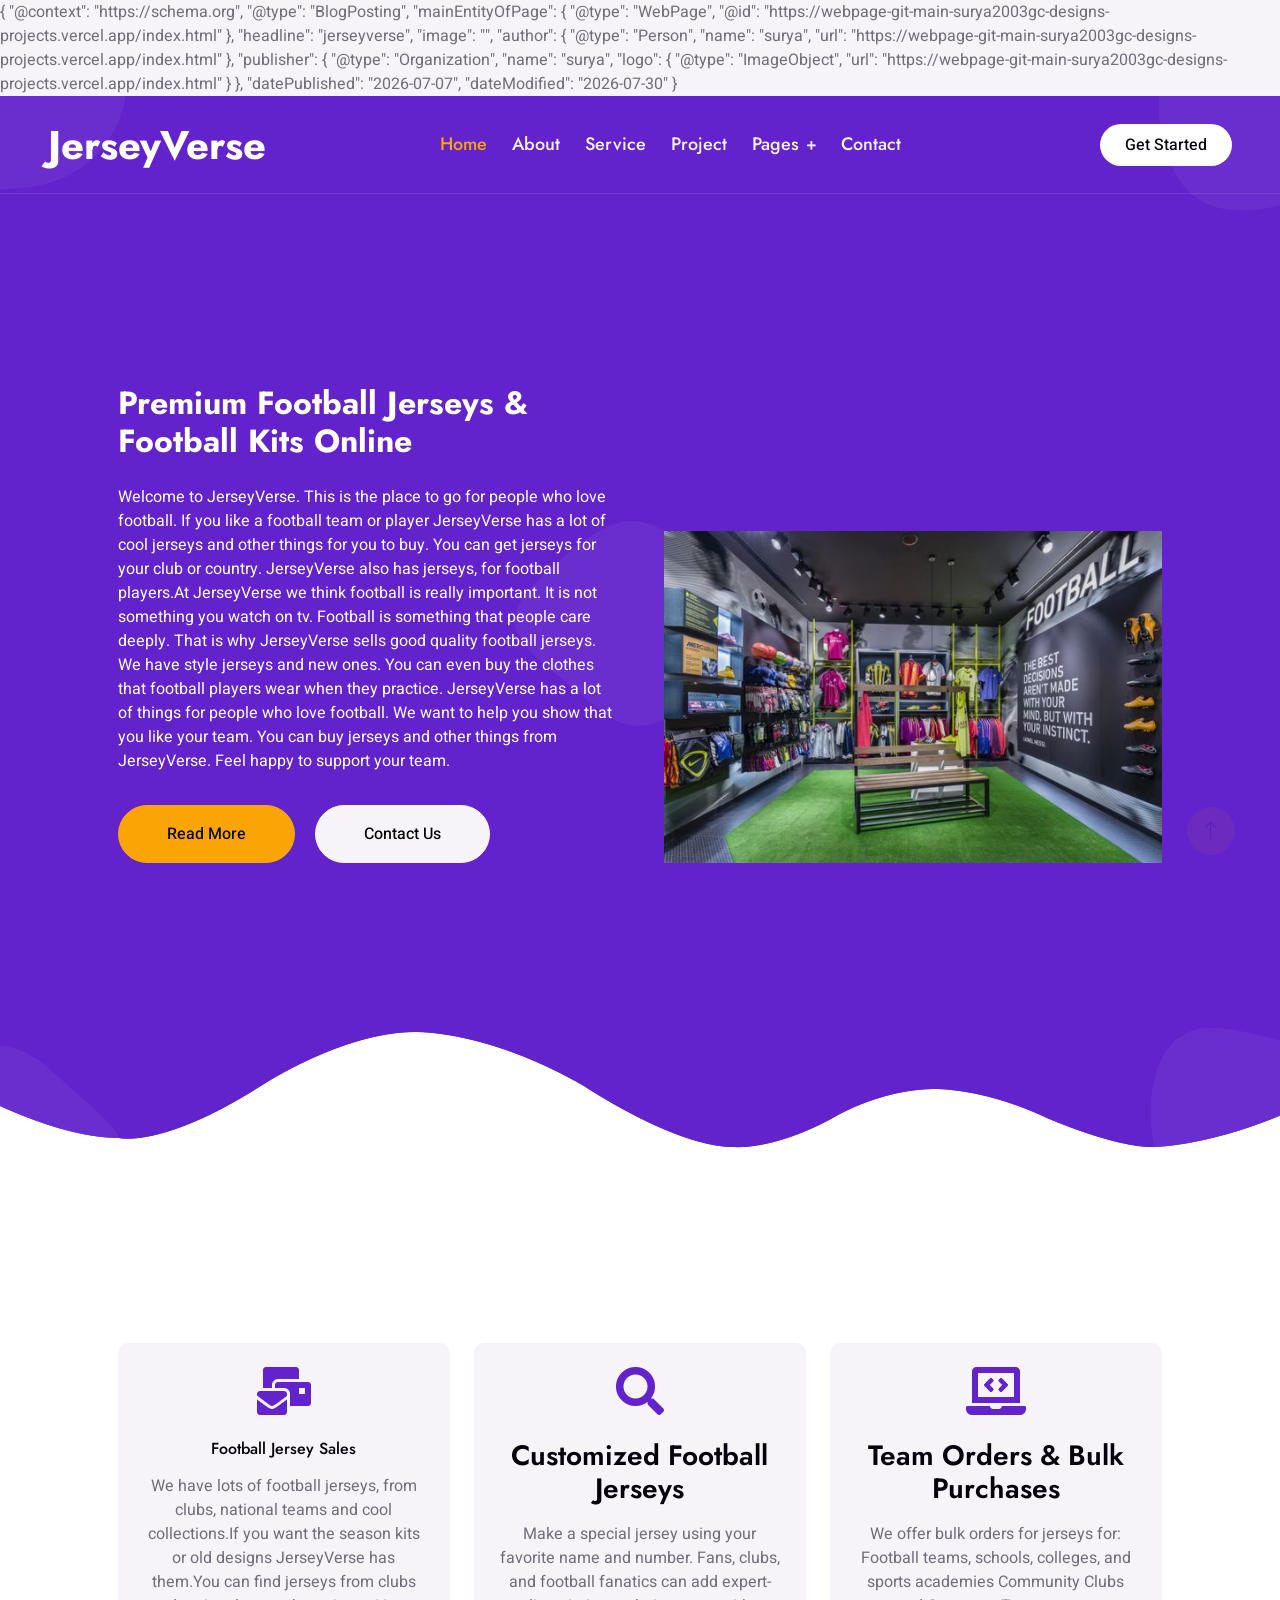
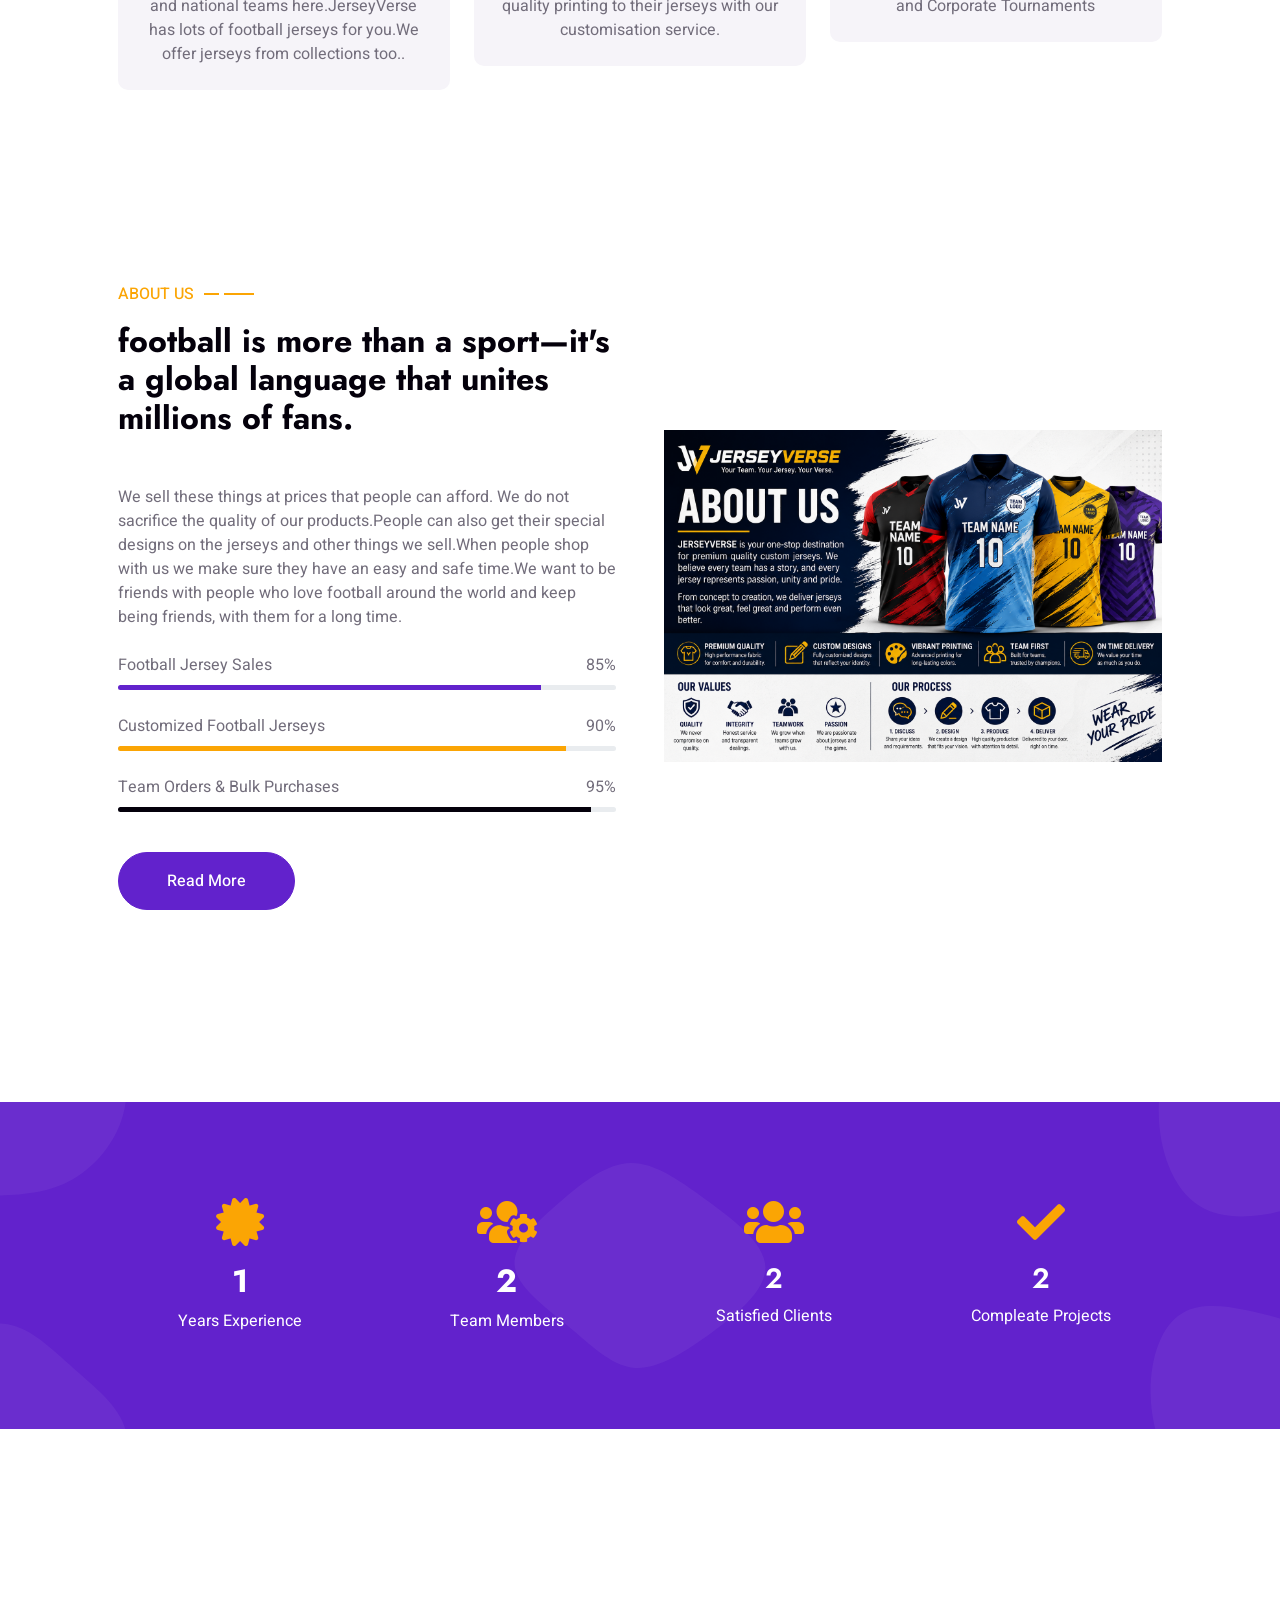
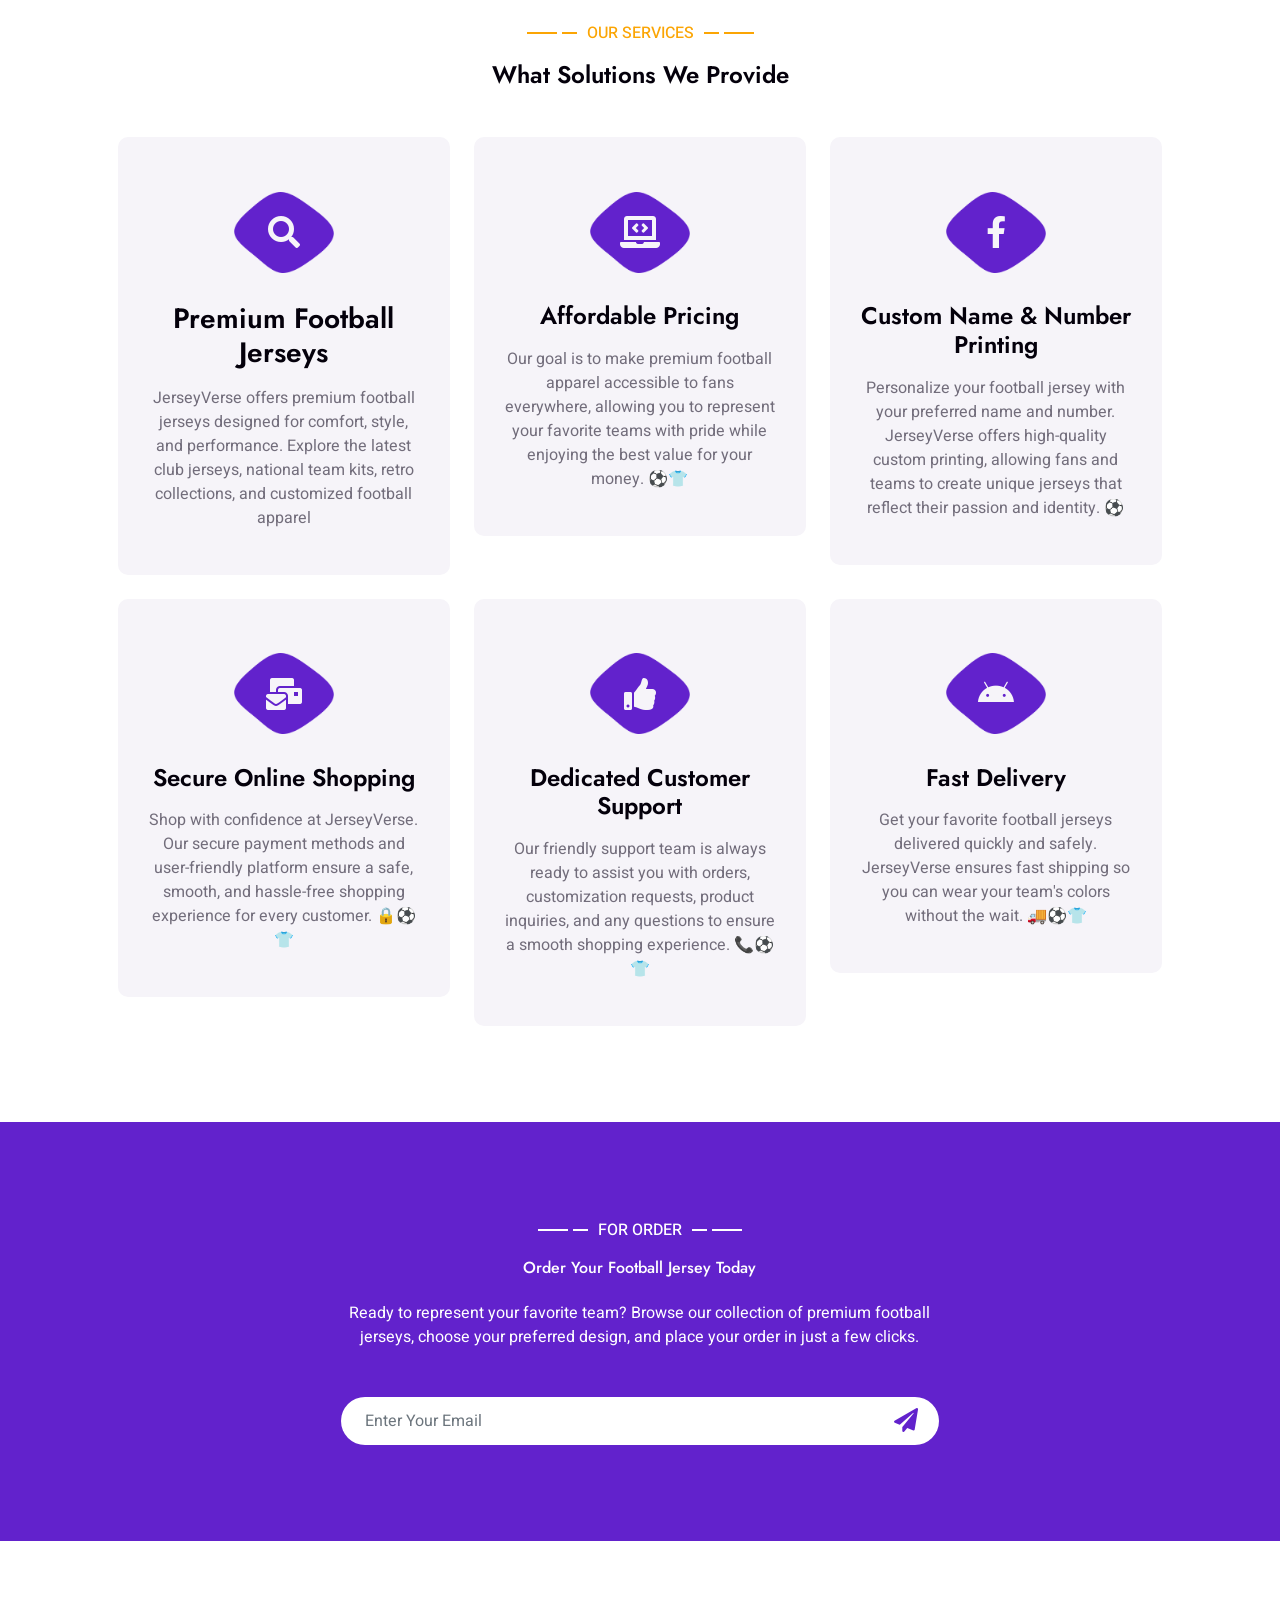
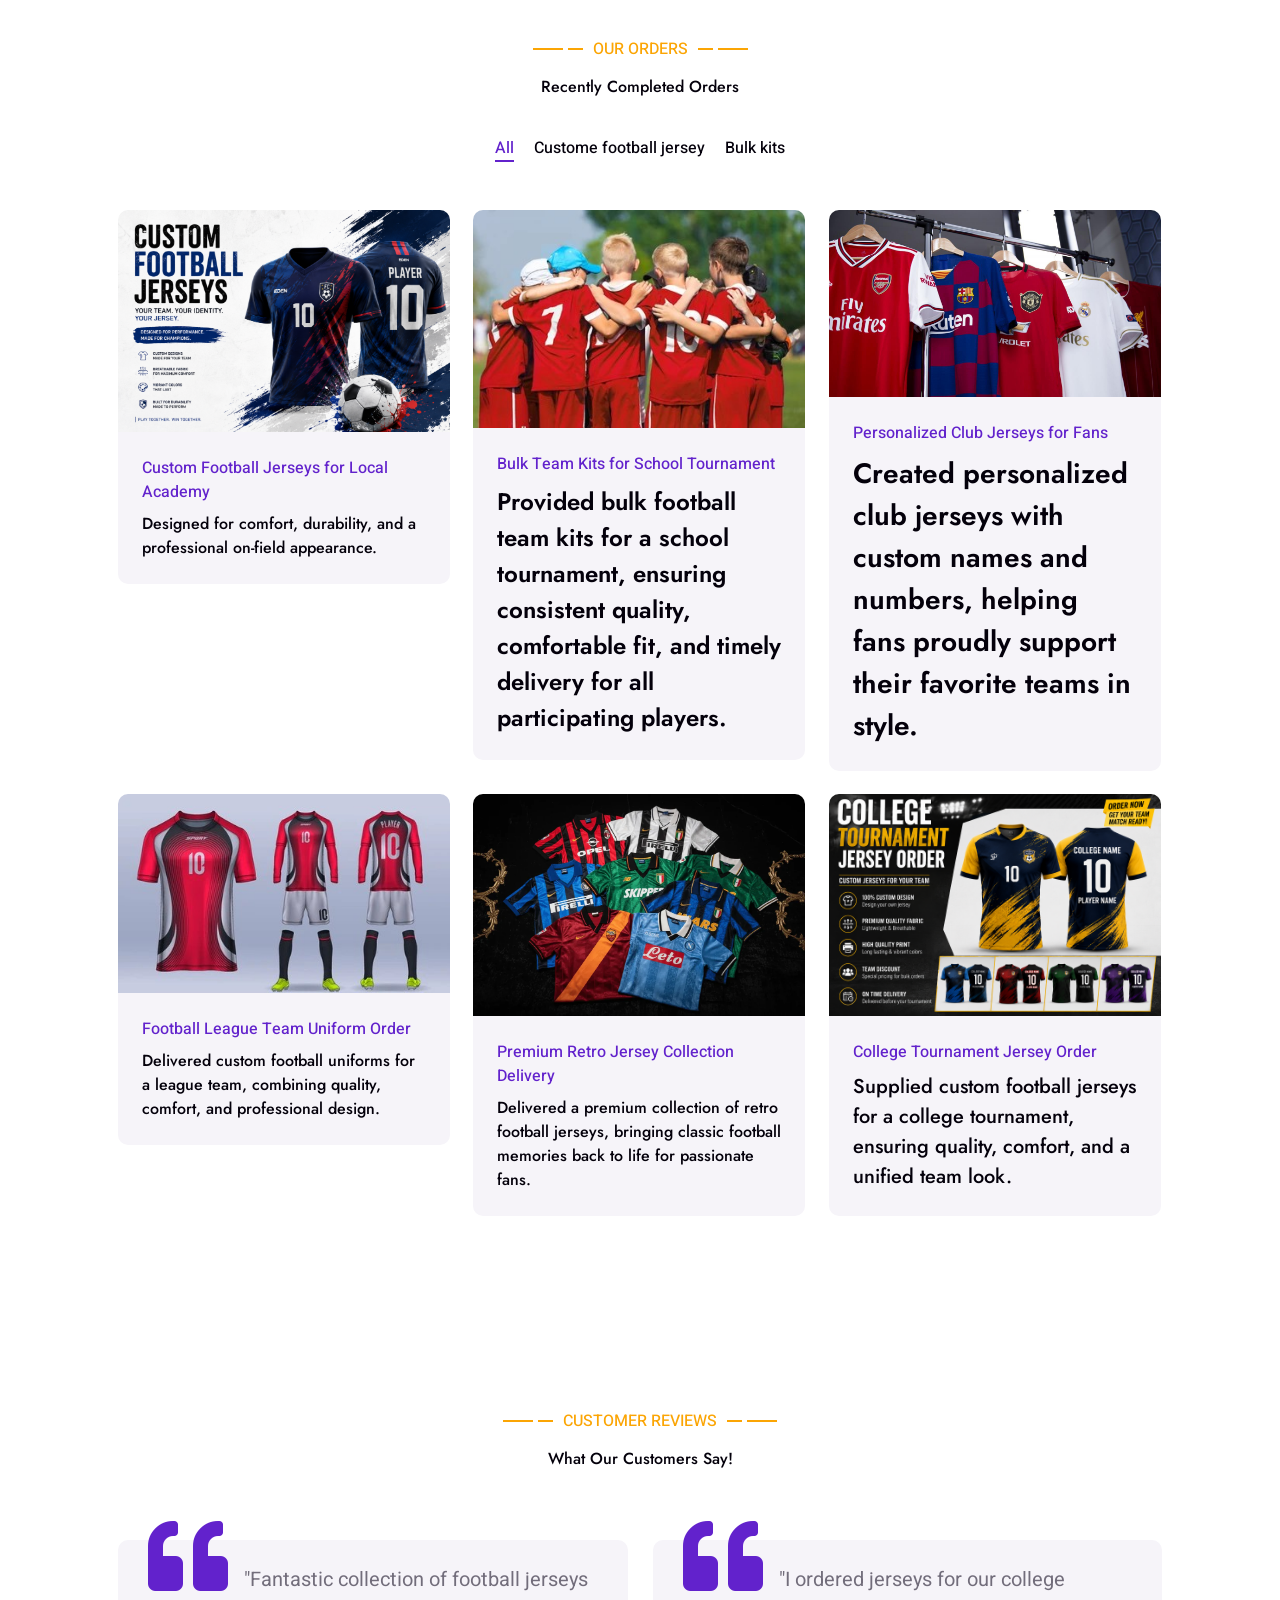
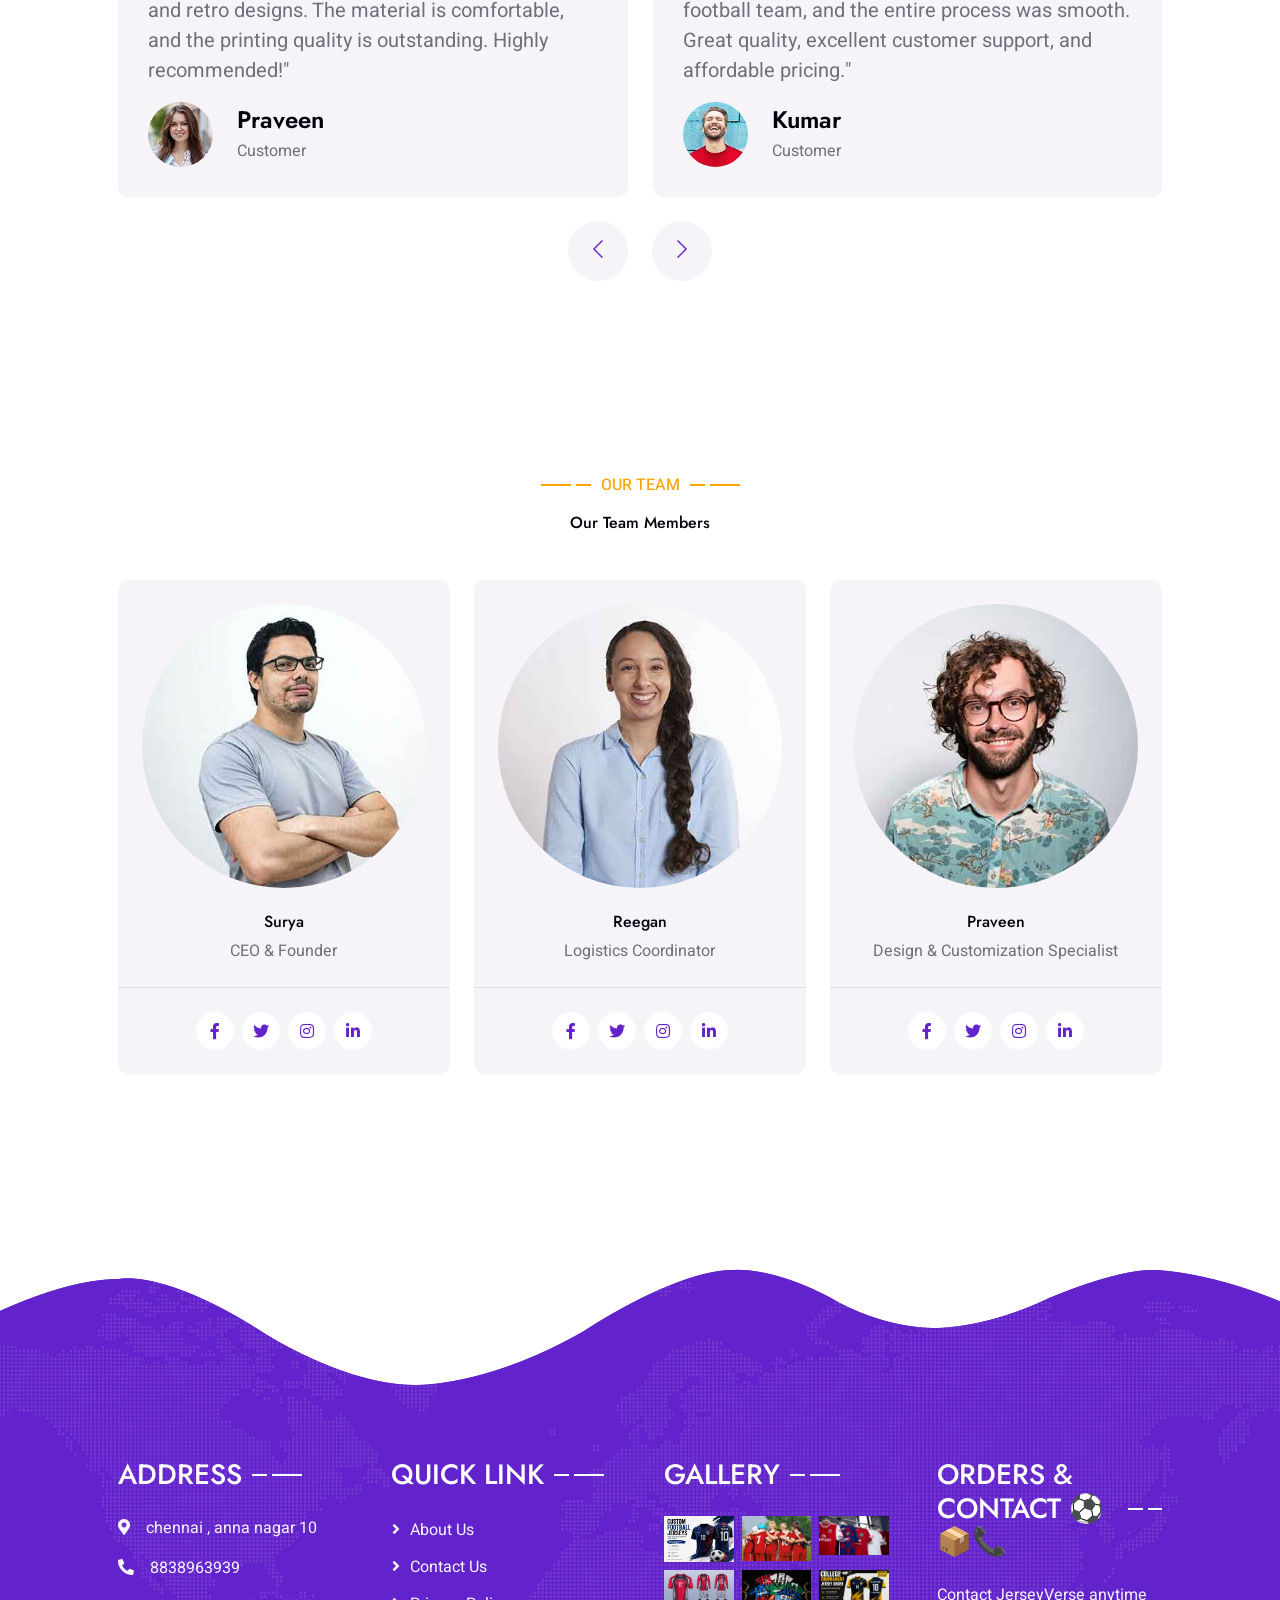
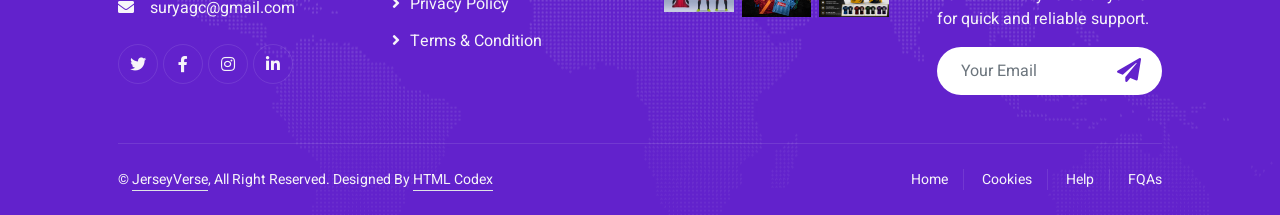
==== index.html @ cc0d48a6 "Update index.html" ====
<!DOCTYPE html>
<html lang="en">

<head>
	<meta charset="utf-8">
    <title>JerseyVerse - Football Jersey Sales HTML Template</title>
    <meta content="width=device-width, initial-scale=1.0" name="viewport">
    <meta name="keywords" content="Buy custom football jerseys online,football jerseys, custom jerseys, sports jerseys, team uniforms, jersey printing, football kits, JerseyVerse">
	<meta name="description" content="Shop premium custom football jerseys, team uniforms, and sportswear at JerseyVerse. High-quality designs, affordable prices, and fast delivery.">
	<meta property="og:title" content=AI Football Jersey Sales in Chennai>
	<meta property="og:site_name" content=Football Jersey Sales>
	<meta property="og:url" content=https://www.fita.in/digital-marketing-training-in-chennai/>
	<meta property="og:description" content=FITA Academy - No.1 Football Jersey Sales Course in Chennai.>
	<meta property="og:type" content="">
	<meta property="og:image" content="">
    <meta name="author" content="JerseyVerse">
	<meta name="publisher" content="JerseyVerse">

	<script type="application/ld+json">
{
  "@context": "https://schema.org/", 
  "@type": "BreadcrumbList", 
  "itemListElement": [{
    "@type": "ListItem", 
    "position": 1, 
    "name": "home",
    "item": "https://webpage-git-main-surya2003gc-designs-projects.vercel.app/index.html"  
  },{
    "@type": "ListItem", 
    "position": 2, 
    "name": "about",
    "item": "https://webpage-git-main-surya2003gc-designs-projects.vercel.app/about.html"  
  }]
}
</script>
	
	{
	  "@context": "https://schema.org",
	  "@type": "BlogPosting",
	  "mainEntityOfPage": {
	    "@type": "WebPage",
	    "@id": "https://webpage-git-main-surya2003gc-designs-projects.vercel.app/index.html"
	  },
	  "headline": "jerseyverse",
	  "image": "",  
	  "author": {
	    "@type": "Person",
	    "name": "surya",
	    "url": "https://webpage-git-main-surya2003gc-designs-projects.vercel.app/index.html"
	  },  
	  "publisher": {
	    "@type": "Organization",
	    "name": "surya",
	    "logo": {
	      "@type": "ImageObject",
	      "url": "https://webpage-git-main-surya2003gc-designs-projects.vercel.app/index.html"
	    }
	  },
	  "datePublished": "2026-07-07",
	  "dateModified": "2026-07-30"
	}
	
			 <script type="application/ld+json">
	{
	  "@context": "https://schema.org",
	  "@type": "Event",
	  "name": "surya",
	  "description": "jersey verse football jersey sales",
	  "startDate": "2026-07-14",
	  "endDate": "2026-07-30",
	  "eventStatus": "https://schema.org/EventScheduled",
	  "eventAttendanceMode": "https://schema.org/OnlineEventAttendanceMode",
	  "location": {
	    "@type": "VirtualLocation",
	    "url": "https://webpage-git-main-surya2003gc-designs-projects.vercel.app/index.html"
	  },
	  "performer": {
	    "@type": "PerformingGroup",
	    "name": "surya"
	  }
	}
	<script type="application/ld+json">
{
  "@context": "https://schema.org",
  "@type": "FAQPage",
  "mainEntity": {
    "@type": "Question",
    "name": "what is jerseyverse",
    "acceptedAnswer": {
      "@type": "Answer",
      "text": "it is an football jersey store"
    }
  }
}
</script>
</script>
</script>
	<script type="application/ld+json">
{
  "@context": "https://schema.org",
  "@type": "Article",
  "mainEntityOfPage": {
    "@type": "WebPage",
    "@id": "https://webpage-git-main-surya2003gc-designs-projects.vercel.app/index.html"
  },
  "headline": "jerseyverse",
  "image": "",  
  "author": {
    "@type": "Person",
    "name": "surya",
    "url": "https://webpage-git-main-surya2003gc-designs-projects.vercel.app/index.html"
  },  
  "publisher": {
    "@type": "Organization",
    "name": "surya",
    "logo": {
      "@type": "ImageObject",
      "url": "https://webpage-git-main-surya2003gc-designs-projects.vercel.app/index.html"
    }
  },
  "datePublished": "2026-07-07",
  "dateModified": "2026-07-30"
}
</script>
	<script type="application/ld+json">
	</script>
	<link rel="canonical" href="https://webpage-bay-three.vercel.app/index.html">

		<!-- Google tag (gtag.js) -->
	<script async src="https://www.googletagmanager.com/gtag/js?id=G-T4HEH9N3YG"></script>
	<script>
	  window.dataLayer = window.dataLayer || [];
	  function gtag(){dataLayer.push(arguments);}
	  gtag('js', new Date());
	
	  gtag('config', 'G-T4HEH9N3YG');
	</script>

		<!-- Google Tag Manager -->
	<script>(function(w,d,s,l,i){w[l]=w[l]||[];w[l].push({'gtm.start':
	new Date().getTime(),event:'gtm.js'});var f=d.getElementsByTagName(s)[0],
	j=d.createElement(s),dl=l!='dataLayer'?'&l='+l:'';j.async=true;j.src=
	'https://www.googletagmanager.com/gtm.js?id='+i+dl;f.parentNode.insertBefore(j,f);
	})(window,document,'script','dataLayer','GTM-PSFCFCSZ');</script>
	<!-- End Google Tag Manager -->

	
    <!-- Favicon -->
    <link href="img/favicon.ico" rel="icon">

    <!-- Google Web Fonts -->
    <link rel="preconnect" href="https://fonts.googleapis.com">
    <link rel="preconnect" href="https://fonts.gstatic.com" crossorigin>
    <link href="https://fonts.googleapis.com/css2?family=Heebo:wght@400;500&family=Jost:wght@500;600;700&display=swap" rel="stylesheet"> 

    <!-- Icon Font Stylesheet -->
    <link href="https://cdnjs.cloudflare.com/ajax/libs/font-awesome/5.10.0/css/all.min.css" rel="stylesheet">
    <link href="https://cdn.jsdelivr.net/npm/bootstrap-icons@1.4.1/font/bootstrap-icons.css" rel="stylesheet">

    <!-- Libraries Stylesheet -->
    <link href="lib/animate/animate.min.css" rel="stylesheet">
    <link href="lib/owlcarousel/assets/owl.carousel.min.css" rel="stylesheet">
    <link href="lib/lightbox/css/lightbox.min.css" rel="stylesheet">

    <!-- Customized Bootstrap Stylesheet -->
    <link href="css/bootstrap.min.css" rel="stylesheet">

    <!-- Template Stylesheet -->
    <link href="css/style.css" rel="stylesheet">
</head>

<body>
		<!-- Google Tag Manager (noscript) -->
	<noscript><iframe src="https://www.googletagmanager.com/ns.html?id=GTM-PSFCFCSZ"
	height="0" width="0" style="display:none;visibility:hidden"></iframe></noscript>
	<!-- End Google Tag Manager (noscript) -->
    <div class="container-xxl bg-white p-0">
        <!-- Spinner Start -->
        <div id="spinner" class="show bg-white position-fixed translate-middle w-100 vh-100 top-50 start-50 d-flex align-items-center justify-content-center">
            <div class="spinner-grow text-primary" style="width: 3rem; height: 3rem;" role="status">
                <span class="sr-only">Loading...</span>
            </div>
        </div>
        <!-- Spinner End -->


        <!-- Navbar & Hero Start -->
        <div class="container-xxl position-relative p-0">
            <nav class="navbar navbar-expand-lg navbar-light px-4 px-lg-5 py-3 py-lg-0">
                <a href="" class="navbar-brand p-0">
                    <h1 class="m-0">JerseyVerse</h1>
                    <!-- <img src="img/logo.png" alt="Logo"> -->
                </a>
                <button class="navbar-toggler" type="button" data-bs-toggle="collapse" data-bs-target="#navbarCollapse">
                    <span class="fa fa-bars"></span>
                </button>
                <div class="collapse navbar-collapse" id="navbarCollapse">
                    <div class="navbar-nav mx-auto py-0">
                        <a href="index.html" class="nav-item nav-link active">Home</a>
                        <a href="about.html" class="nav-item nav-link">About</a>
                        <a href="service.html" class="nav-item nav-link">Service</a>
                        <a href="project.html" class="nav-item nav-link">Project</a>
                        <div class="nav-item dropdown">
                            <a href="#" class="nav-link dropdown-toggle" data-bs-toggle="dropdown">Pages</a>
                            <div class="dropdown-menu m-0">
                                <a href="team.html" class="dropdown-item">Our Team</a>
                                <a href="What Our Customers Say.html" class="dropdown-item">What Our Customers Say</a>
                                <a href="404.html" class="dropdown-item">404 Page</a>
                            </div>
                        </div>
                        <a href="contact.html" class="nav-item nav-link">Contact</a>
                    </div>
                    <a href="" class="btn rounded-pill py-2 px-4 ms-3 d-none d-lg-block">Get Started</a>
                </div>
            </nav>

            <div class="container-xxl bg-primary hero-header">
                <div class="container px-lg-5">
                    <div class="row g-5 align-items-end">
                        <div class="col-lg-6 text-center text-lg-start">
                            <h2 class="text-white mb-4 animated slideInDown">Premium Football Jerseys & Football Kits Online</h2>
                            <p class="text-white pb-3 animated slideInDown">Welcome to JerseyVerse. This is the place to go for people who love football. If you like a football team or player JerseyVerse has a lot of cool jerseys and other things for you to buy. You can get jerseys for your club or country. JerseyVerse also has jerseys, for football players.At JerseyVerse we think football is really important. It is not something you watch on tv. Football is something that people care deeply. That is why JerseyVerse sells good quality football jerseys. We have style jerseys and new ones. You can even buy the clothes that football players wear when they practice. JerseyVerse has a lot of things for people who love football. We want to help you show that you like your team. You can buy jerseys and other things from JerseyVerse. Feel happy to support your team.</p>
                            <a href="" class="btn btn-secondary py-sm-3 px-sm-5 rounded-pill me-3 animated slideInLeft">Read More</a>
                            <a href="" class="btn btn-light py-sm-3 px-sm-5 rounded-pill animated slideInRight">Contact Us</a>
                        </div>
                        <div class="col-lg-6 text-center text-lg-start">
                            <img class="img-fluid animated zoomIn" src="img/hero.png" alt="">
                        </div>
                    </div>
                </div>
            </div>
        </div>
        <!-- Navbar & Hero End -->


        <!-- Feature Start -->
        <div class="container-xxl py-5">
            <div class="container py-5 px-lg-5">
                <div class="row g-4">
                    <div class="col-lg-4 wow fadeInUp" data-wow-delay="0.1s">
                        <div class="feature-item bg-light rounded text-center p-4">
                            <i class="fa fa-3x fa-mail-bulk text-primary mb-4"></i>
                            <h6 class="mb-3">Football Jersey Sales</h6>
                            <p class="m-0">We have lots of football jerseys, from clubs, national teams and cool collections.If you want the season kits or old designs JerseyVerse has them.You can find jerseys from clubs and national teams here.JerseyVerse has lots of football jerseys for you.We offer jerseys from collections too..</p>
                        </div>
                    </div>
                    <div class="col-lg-4 wow fadeInUp" data-wow-delay="0.3s">
                        <div class="feature-item bg-light rounded text-center p-4">
                            <i class="fa fa-3x fa-search text-primary mb-4"></i>
                            <h3 class="mb-3">Customized Football Jerseys</h3>
                            <p class="m-0">Make a special jersey using your favorite name and number. Fans, clubs, and football fanatics can add expert-quality printing to their jerseys with our customisation service.</p>
                        </div>
                    </div>
                    <div class="col-lg-4 wow fadeInUp" data-wow-delay="0.5s">
                        <div class="feature-item bg-light rounded text-center p-4">
                            <i class="fa fa-3x fa-laptop-code text-primary mb-4"></i>
                            <h3 class="mb-3">Team Orders & Bulk Purchases</h3>
                            <p class="m-0">We offer bulk orders for jerseys for: Football teams, schools, colleges, and sports academies Community Clubs and Corporate Tournaments</p>
                        </div>
                    </div>
                </div>
            </div>
        </div>
        <!-- Feature End -->


        <!-- About Start -->
        <div class="container-xxl py-5">
            <div class="container py-5 px-lg-5">
                <div class="row g-5 align-items-center">
                    <div class="col-lg-6 wow fadeInUp" data-wow-delay="0.1s">
                        <p class="section-title text-secondary">About Us<span></span></p>
                        <h2 class="mb-5"> football is more than a sport—it's a global language that unites millions of fans.</h2>
                        <p class="mb-4">We sell these things at prices that people can afford. We do not sacrifice the quality of our products.People can also get their special designs on the jerseys and other things we sell.When people shop with us we make sure they have an easy and safe time.We want to be friends with people who love football around the world and keep being friends, with them for a long time.</p>
                        <div class="skill mb-4">
                            <div class="d-flex justify-content-between">
                                <p class="mb-2">Football Jersey Sales</p>
                                <p class="mb-2">85%</p>
                            </div>
                            <div class="progress">
                                <div class="progress-bar bg-primary" role="progressbar" aria-valuenow="85" aria-valuemin="0" aria-valuemax="100"></div>
                            </div>
                        </div>
                        <div class="skill mb-4">
                            <div class="d-flex justify-content-between">
                                <p class="mb-2">Customized Football Jerseys</p>
                                <p class="mb-2">90%</p>
                            </div>
                            <div class="progress">
                                <div class="progress-bar bg-secondary" role="progressbar" aria-valuenow="90" aria-valuemin="0" aria-valuemax="100"></div>
                            </div>
                        </div>
                        <div class="skill mb-4">
                            <div class="d-flex justify-content-between">
                                <p class="mb-2">Team Orders & Bulk Purchases</p>
                                <p class="mb-2">95%</p>
                            </div>
                            <div class="progress">
                                <div class="progress-bar bg-dark" role="progressbar" aria-valuenow="95" aria-valuemin="0" aria-valuemax="100"></div>
                            </div>
                        </div>
                        <a href="" class="btn btn-primary py-sm-3 px-sm-5 rounded-pill mt-3">Read More</a>
                    </div>
                    <div class="col-lg-6">
                        <img class="img-fluid wow zoomIn" data-wow-delay="0.5s" src="img/about.png">
                    </div>
                </div>
            </div>
        </div>
        <!-- About End -->


        <!-- Facts Start -->
        <div class="container-xxl bg-primary fact py-5 wow fadeInUp" data-wow-delay="0.1s">
            <div class="container py-5 px-lg-5">
                <div class="row g-4">
                    <div class="col-md-6 col-lg-3 text-center wow fadeIn" data-wow-delay="0.1s">
                        <i class="fa fa-certificate fa-3x text-secondary mb-3"></i>
                        <h2 class="text-white mb-2" data-toggle="counter-up">1</h2>
                        <p class="text-white mb-0">Years Experience</p>
                    </div>
                    <div class="col-md-6 col-lg-3 text-center wow fadeIn" data-wow-delay="0.3s">
                        <i class="fa fa-users-cog fa-3x text-secondary mb-3"></i>
                        <h2 class="text-white mb-2" data-toggle="counter-up">4</h2>
                        <p class="text-white mb-0">Team Members</p>
                    </div>
                    <div class="col-md-6 col-lg-3 text-center wow fadeIn" data-wow-delay="0.5s">
                        <i class="fa fa-users fa-3x text-secondary mb-3"></i>
                        <h3 class="text-white mb-2" data-toggle="counter-up">4</h3>
                        <p class="text-white mb-0">Satisfied Clients</p>
                    </div>
                    <div class="col-md-6 col-lg-3 text-center wow fadeIn" data-wow-delay="0.7s">
                        <i class="fa fa-check fa-3x text-secondary mb-3"></i>
                        <h3 class="text-white mb-2" data-toggle="counter-up">4</h3>
                        <p class="text-white mb-0">Compleate Projects</p>
                    </div>
                </div>
            </div>
        </div>
        <!-- Facts End -->


        <!-- Service Start -->
        <div class="container-xxl py-5">
            <div class="container py-5 px-lg-5">
                <div class="wow fadeInUp" data-wow-delay="0.1s">
                    <p class="section-title text-secondary justify-content-center"><span></span>Our Services<span></span></p>
                    <h4 class="text-center mb-5">What Solutions We Provide</h4>
                </div>
                <div class="row g-4">
                    <div class="col-lg-4 col-md-6 wow fadeInUp" data-wow-delay="0.1s">
                        <div class="service-item d-flex flex-column text-center rounded">
                            <div class="service-icon flex-shrink-0">
                                <i class="fa fa-search fa-2x"></i>
                            </div>
                            <h3 class="mb-3">Premium Football Jerseys</h3>
                            <p class="m-0">JerseyVerse offers premium football jerseys designed for comfort, style, and performance. Explore the latest club jerseys, national team kits, retro collections, and customized football apparel</p>
                            <a class="btn btn-square" href=""><i class="fa fa-arrow-right"></i></a>
                        </div>
                    </div>
                    <div class="col-lg-4 col-md-6 wow fadeInUp" data-wow-delay="0.3s">
                        <div class="service-item d-flex flex-column text-center rounded">
                            <div class="service-icon flex-shrink-0">
                                <i class="fa fa-laptop-code fa-2x"></i>
                            </div>
                            <h4 class="mb-3">Affordable Pricing</h4>
                            <p class="m-0">Our goal is to make premium football apparel accessible to fans everywhere, allowing you to represent your favorite teams with pride while enjoying the best value for your money. ⚽👕</p>
                            <a class="btn btn-square" href=""><i class="fa fa-arrow-right"></i></a>
                        </div>
                    </div>
                    <div class="col-lg-4 col-md-6 wow fadeInUp" data-wow-delay="0.5s">
                        <div class="service-item d-flex flex-column text-center rounded">
                            <div class="service-icon flex-shrink-0">
                                <i class="fab fa-facebook-f fa-2x"></i>
                            </div>
                            <h4 class="mb-3">Custom Name & Number Printing</h4>
                            <p class="m-0">Personalize your football jersey with your preferred name and number. JerseyVerse offers high-quality custom printing, allowing fans and teams to create unique jerseys that reflect their passion and identity. ⚽</p>
                            <a class="btn btn-square" href=""><i class="fa fa-arrow-right"></i></a>
                        </div>
                    </div>
                    <div class="col-lg-4 col-md-6 wow fadeInUp" data-wow-delay="0.1s">
                        <div class="service-item d-flex flex-column text-center rounded">
                            <div class="service-icon flex-shrink-0">
                                <i class="fa fa-mail-bulk fa-2x"></i>
                            </div>
                            <h4 class="mb-3">Secure Online Shopping</h4>
                            <p class="m-0">Shop with confidence at JerseyVerse. Our secure payment methods and user-friendly platform ensure a safe, smooth, and hassle-free shopping experience for every customer. 🔒⚽👕</p>
                            <a class="btn btn-square" href=""><i class="fa fa-arrow-right"></i></a>
                        </div>
                    </div>
                    <div class="col-lg-4 col-md-6 wow fadeInUp" data-wow-delay="0.3s">
                        <div class="service-item d-flex flex-column text-center rounded">
                            <div class="service-icon flex-shrink-0">
                                <i class="fa fa-thumbs-up fa-2x"></i>
                            </div>
                            <h4 class="mb-3">Dedicated Customer Support</h4>
                            <p class="m-0">Our friendly support team is always ready to assist you with orders, customization requests, product inquiries, and any questions to ensure a smooth shopping experience. 📞⚽👕</p>
                            <a class="btn btn-square" href=""><i class="fa fa-arrow-right"></i></a>
                        </div>
                    </div>
                    <div class="col-lg-4 col-md-6 wow fadeInUp" data-wow-delay="0.5s">
                        <div class="service-item d-flex flex-column text-center rounded">
                            <div class="service-icon flex-shrink-0">
                                <i class="fab fa-android fa-2x"></i>
                            </div>
                            <h4 class="mb-3">Fast Delivery</h4>
                            <p class="m-0">Get your favorite football jerseys delivered quickly and safely. JerseyVerse ensures fast shipping so you can wear your team's colors without the wait. 🚚⚽👕</p>
                            <a class="btn btn-square" href=""><i class="fa fa-arrow-right"></i></a>
                        </div>
                    </div>
                </div>
            </div>
        </div>
        <!-- Service End -->


        <!-- For Order Start -->
        <div class="container-xxl bg-primary For Order py-5 wow fadeInUp" data-wow-delay="0.1s">
            <div class="container py-5 px-lg-5">
                <div class="row justify-content-center">
                    <div class="col-lg-7 text-center">
                        <p class="section-title text-white justify-content-center"><span></span>For Order<span></span></p>
                        <h6 class="text-center text-white mb-4">Order Your Football Jersey Today</h6>
                        <p class="text-white mb-5">Ready to represent your favorite team? Browse our collection of premium football jerseys, choose your preferred design, and place your order in just a few clicks.</p>
                        <div class="position-relative w-100 mt-3">
                            <input class="form-control border-0 rounded-pill w-100 ps-4 pe-5" type="text" placeholder="Enter Your Email" style="height: 48px;">
                            <button type="button" class="btn shadow-none position-absolute top-0 end-0 mt-1 me-2"><i class="fa fa-paper-plane text-primary fs-4"></i></button>
                        </div>
                    </div>
                </div>
            </div>
        </div>
        <!-- For Order End -->


        <!-- Projects Start -->
        <div class="container-xxl py-5">
            <div class="container py-5 px-lg-5">
                <div class="wow fadeInUp" data-wow-delay="0.1s">
                    <p class="section-title text-secondary justify-content-center"><span></span>Our Orders<span></span></p>
                    <h6 class="text-center mb-5">Recently Completed Orders</h6>
                </div>
                <div class="row mt-n2 wow fadeInUp" data-wow-delay="0.3s">
                    <div class="col-12 text-center">
                        <ul class="list-inline mb-5" id="portfolio-flters">
                            <li class="mx-2 active" data-filter="*">All</li>
                            <li class="mx-2" data-filter=".first">Custome football jersey</li>
                            <li class="mx-2" data-filter=".second">Bulk kits</li>
                        </ul>
                    </div>
                </div>
                <div class="row g-4 portfolio-container">
                    <div class="col-lg-4 col-md-6 portfolio-item first wow fadeInUp" data-wow-delay="0.1s">
                        <div class="rounded overflow-hidden">
                            <div class="position-relative overflow-hidden">
                                <img class="img-fluid w-100" src="img/portfolio-1.jpg" alt="">
                                <div class="portfolio-overlay">
                                    <a class="btn btn-square btn-outline-light mx-1" href="img/portfolio-1.jpg" data-lightbox="portfolio"><i class="fa fa-eye"></i></a>
                                    <a class="btn btn-square btn-outline-light mx-1" href=""><i class="fa fa-link"></i></a>
                                </div>
                            </div>
                            <div class="bg-light p-4">
                                <p class="text-primary fw-medium mb-2">Custom Football Jerseys for Local Academy</p>
                                <h6 class="lh-base mb-0">Designed for comfort, durability, and a professional on-field appearance.</a>
                            </div>
                        </div>
                    </div>
                    <div class="col-lg-4 col-md-6 portfolio-item second wow fadeInUp" data-wow-delay="0.3s">
                        <div class="rounded overflow-hidden">
                            <div class="position-relative overflow-hidden">
                                <img class="img-fluid w-100" src="img/portfolio-2.jpg" alt="">
                                <div class="portfolio-overlay">
                                    <a class="btn btn-square btn-outline-light mx-1" href="img/portfolio-2.jpg" data-lightbox="portfolio"><i class="fa fa-eye"></i></a>
                                    <a class="btn btn-square btn-outline-light mx-1" href=""><i class="fa fa-link"></i></a>
                                </div>
                            </div>
                            <div class="bg-light p-4">
                                <p class="text-primary fw-medium mb-2">Bulk Team Kits for School Tournament</p>
                                <h4 class="lh-base mb-0">Provided bulk football team kits for a school tournament, ensuring consistent quality, comfortable fit, and timely delivery for all participating players.</a>
                            </div>
                        </div>
                    </div>
                    <div class="col-lg-4 col-md-6 portfolio-item first wow fadeInUp" data-wow-delay="0.5s">
                        <div class="rounded overflow-hidden">
                            <div class="position-relative overflow-hidden">
                                <img class="img-fluid w-100" src="img/portfolio-3.jpg" alt="">
                                <div class="portfolio-overlay">
                                    <a class="btn btn-square btn-outline-light mx-1" href="img/portfolio-3.jpg" data-lightbox="portfolio"><i class="fa fa-eye"></i></a>
                                    <a class="btn btn-square btn-outline-light mx-1" href=""><i class="fa fa-link"></i></a>
                                </div>
                            </div>
                            <div class="bg-light p-4">
                                <p class="text-primary fw-medium mb-2">Personalized Club Jerseys for Fans</p>
                                <h3 class="lh-base mb-0">Created personalized club jerseys with custom names and numbers, helping fans proudly support their favorite teams in style.</a>
                            </div>
                        </div>
                    </div>
                    <div class="col-lg-4 col-md-6 portfolio-item second wow fadeInUp" data-wow-delay="0.1s">
                        <div class="rounded overflow-hidden">
                            <div class="position-relative overflow-hidden">
                                <img class="img-fluid w-100" src="img/portfolio-4.jpg" alt="">
                                <div class="portfolio-overlay">
                                    <a class="btn btn-square btn-outline-light mx-1" href="img/portfolio-4.jpg" data-lightbox="portfolio"><i class="fa fa-eye"></i></a>
                                    <a class="btn btn-square btn-outline-light mx-1" href=""><i class="fa fa-link"></i></a>
                                </div>
                            </div>
                            <div class="bg-light p-4">
                                <p class="text-primary fw-medium mb-2">Football League Team Uniform Order</p>
                                <h6 class="lh-base mb-0">Delivered custom football uniforms for a league team, combining quality, comfort, and professional design.
</a>
                            </div>
                        </div>
                    </div>
                    <div class="col-lg-4 col-md-6 portfolio-item first wow fadeInUp" data-wow-delay="0.3s">
                        <div class="rounded overflow-hidden">
                            <div class="position-relative overflow-hidden">
                                <img class="img-fluid w-100" src="img/portfolio-5.jpg" alt="">
                                <div class="portfolio-overlay">
                                    <a class="btn btn-square btn-outline-light mx-1" href="img/portfolio-5.jpg" data-lightbox="portfolio"><i class="fa fa-eye"></i></a>
                                    <a class="btn btn-square btn-outline-light mx-1" href=""><i class="fa fa-link"></i></a>
                                </div>
                            </div>
                            <div class="bg-light p-4">
                                <p class="text-primary fw-medium mb-2">Premium Retro Jersey Collection Delivery</p>
                                <h6 class="lh-base mb-0">Delivered a premium collection of retro football jerseys, bringing classic football memories back to life for passionate fans.
</a>
                            </div>
                        </div>
                    </div>
                    <div class="col-lg-4 col-md-6 portfolio-item second wow fadeInUp" data-wow-delay="0.5s">
                        <div class="rounded overflow-hidden">
                            <div class="position-relative overflow-hidden">
                                <img class="img-fluid w-100" src="img/portfolio-6.jpg" alt="">
                                <div class="portfolio-overlay">
                                    <a class="btn btn-square btn-outline-light mx-1" href="img/portfolio-6.jpg" data-lightbox="portfolio"><i class="fa fa-eye"></i></a>
                                    <a class="btn btn-square btn-outline-light mx-1" href=""><i class="fa fa-link"></i></a>
                                </div>
                            </div>
                            <div class="bg-light p-4">
                                <p class="text-primary fw-medium mb-2">College Tournament Jersey Order</p>
                                <h5 class="lh-base mb-0">Supplied custom football jerseys for a college tournament, ensuring quality, comfort, and a unified team look.
</a>
                            </div>
                        </div>
                    </div>
                </div>
            </div>
        </div>
        <!-- Projects End -->


            <!-- Testimonial Start -->
	        <div class="container-xxl py-5 wow fadeInUp" data-wow-delay="0.1s">
	            <div class="container py-5 px-lg-5">
	                <p class="section-title text-secondary justify-content-center"><span></span>Customer Reviews<span></span></p>
	                <h6 class="text-center mb-5">What Our Customers Say!</h6>
	                <div class="owl-carousel testimonial-carousel">
	                    <div class="testimonial-item bg-light rounded my-4">
	                        <p class="fs-5"><i class="fa fa-quote-left fa-4x text-primary mt-n4 me-3"></i>"Fantastic collection of football jerseys and retro designs. The material is comfortable, and the printing quality is outstanding. Highly recommended!"</p>
	                        <div class="d-flex align-items-center">
	                            <img class="img-fluid flex-shrink-0 rounded-circle" src="img/testimonial-1.jpg" style="width: 65px; height: 65px;">
	                            <div class="ps-4">
	                                <h4 class="mb-1">Praveen</h4>
	                                <span>Customer</span>
	                            </div>
	                        </div>
	                    </div>
	                    <div class="testimonial-item bg-light rounded my-4">
	                        <p class="fs-5"><i class="fa fa-quote-left fa-4x text-primary mt-n4 me-3"></i>"I ordered jerseys for our college football team, and the entire process was smooth. Great quality, excellent customer support, and affordable pricing."</p>
	                        <div class="d-flex align-items-center">
	                            <img class="img-fluid flex-shrink-0 rounded-circle" src="img/testimonial-2.jpg" style="width: 65px; height: 65px;">
	                            <div class="ps-4">
	                                <h4 class="mb-1">Kumar</h4>
	                                <span>Customer</span>
	                            </div>
	                        </div>
	                    </div>
	                    <div class="testimonial-item bg-light rounded my-4">
	                        <p class="fs-5"><i class="fa fa-quote-left fa-4x text-primary mt-n4 me-3"></i>"The quality of the jersey exceeded my expectations. The customization was perfect, and the delivery was fast. JerseyVerse is now my go-to store for football jerseys!"</p>
	                        <div class="d-flex align-items-center">
	                            <img class="img-fluid flex-shrink-0 rounded-circle" src="img/hero.png" style="width: 65px; height: 65px;">
	                            <div class="ps-4">
	                                <h4 class="mb-1">Reegan</h4>
	                                <span>Customer</span>
                            </div>
                        </div>
                    </div>
                </div>
            </div>
        </div>
        <!-- Testimonial End -->


        <!-- Team Start -->
        <div class="container-xxl py-5">
            <div class="container py-5 px-lg-5">
                <div class="wow fadeInUp" data-wow-delay="0.1s">
                    <p class="section-title text-secondary justify-content-center"><span></span>Our Team<span></span></p>
                    <h6 class="text-center mb-5">Our Team Members</h6>
                </div>
                <div class="row g-4">
                    <div class="col-lg-4 col-md-6 wow fadeInUp" data-wow-delay="0.1s">
                        <div class="team-item bg-light rounded">
                            <div class="text-center border-bottom p-4">
                                <img class="img-fluid rounded-circle mb-4" src="img/team-1.jpg" alt="">
                                <h6>Surya</h6>
                                <span>CEO & Founder</span>
                            </div>
                            <div class="d-flex justify-content-center p-4">
                                <a class="btn btn-square mx-1" href=""><i class="fab fa-facebook-f"></i></a>
                                <a class="btn btn-square mx-1" href=""><i class="fab fa-twitter"></i></a>
                                <a class="btn btn-square mx-1" href=""><i class="fab fa-instagram"></i></a>
                                <a class="btn btn-square mx-1" href=""><i class="fab fa-linkedin-in"></i></a>
                            </div>
                        </div>
                    </div>
                    <div class="col-lg-4 col-md-6 wow fadeInUp" data-wow-delay="0.3s">
                        <div class="team-item bg-light rounded">
                            <div class="text-center border-bottom p-4">
                                <img class="img-fluid rounded-circle mb-4" src="img/team-2.jpg" alt="">
                                <h6>Reegan</h6>
                                <span>Logistics Coordinator</span>
                            </div>
                            <div class="d-flex justify-content-center p-4">
                                <a class="btn btn-square mx-1" href=""><i class="fab fa-facebook-f"></i></a>
                                <a class="btn btn-square mx-1" href=""><i class="fab fa-twitter"></i></a>
                                <a class="btn btn-square mx-1" href=""><i class="fab fa-instagram"></i></a>
                                <a class="btn btn-square mx-1" href=""><i class="fab fa-linkedin-in"></i></a>
                            </div>
                        </div>
                    </div>
                    <div class="col-lg-4 col-md-6 wow fadeInUp" data-wow-delay="0.5s">
                        <div class="team-item bg-light rounded">
                            <div class="text-center border-bottom p-4">
                                <img class="img-fluid rounded-circle mb-4" src="img/team-3.jpg" alt="">
                                <h6>Praveen</h6>
                                <span>Design & Customization Specialist</span>
                            </div>
                            <div class="d-flex justify-content-center p-4">
                                <a class="btn btn-square mx-1" href=""><i class="fab fa-facebook-f"></i></a>
                                <a class="btn btn-square mx-1" href=""><i class="fab fa-twitter"></i></a>
                                <a class="btn btn-square mx-1" href=""><i class="fab fa-instagram"></i></a>
                                <a class="btn btn-square mx-1" href=""><i class="fab fa-linkedin-in"></i></a>
                            </div>
                        </div>
                    </div>
                </div>
            </div>
        </div>
        <!-- Team End -->
        

        <!-- Footer Start -->
        <div class="container-fluid bg-primary text-light footer wow fadeIn" data-wow-delay="0.1s">
            <div class="container py-5 px-lg-5">
                <div class="row g-5">
                    <div class="col-md-6 col-lg-3">
                        <p class="section-title text-white h3 mb-4">Address<span></span></p>
                        <p><i class="fa fa-map-marker-alt me-3"></i>chennai , anna nagar 10</p>
                        <p><i class="fa fa-phone-alt me-3"></i>8838963939</p>
                        <p><i class="fa fa-envelope me-3"></i>suryagc@gmail.com</p>
                        <div class="d-flex pt-2">
                            <a class="btn btn-outline-light btn-social" href=""><i class="fab fa-twitter"></i></a>
                            <a class="btn btn-outline-light btn-social" href=""><i class="fab fa-facebook-f"></i></a>
                            <a class="btn btn-outline-light btn-social" href=""><i class="fab fa-instagram"></i></a>
                            <a class="btn btn-outline-light btn-social" href=""><i class="fab fa-linkedin-in"></i></a>
                        </div>
                    </div>
                    <div class="col-md-6 col-lg-3">
                        <p class="section-title text-white h3 mb-4">Quick Link<span></span></p>
                        <a class="btn btn-link" href="">About Us</a>
                        <a class="btn btn-link" href="">Contact Us</a>
                        <a class="btn btn-link" href="">Privacy Policy</a>
                        <a class="btn btn-link" href="">Terms & Condition</a>
                    </div>
                    <div class="col-md-6 col-lg-3">
                        <p class="section-title text-white h3 mb-4">Gallery<span></span></p>
                        <div class="row g-2">
                            <div class="col-4">
                                <img class="img-fluid" src="img/portfolio-1.jpg" alt="Image">
                            </div>
                            <div class="col-4">
                                <img class="img-fluid" src="img/portfolio-2.jpg" alt="Image">
                            </div>
                            <div class="col-4">
                                <img class="img-fluid" src="img/portfolio-3.jpg" alt="Image">
                            </div>
                            <div class="col-4">
                                <img class="img-fluid" src="img/portfolio-4.jpg" alt="Image">
                            </div>
                            <div class="col-4">
                                <img class="img-fluid" src="img/portfolio-5.jpg" alt="Image">
                            </div>
                            <div class="col-4">
                                <img class="img-fluid" src="img/portfolio-6.jpg" alt="Image">
                            </div>
                        </div>
                    </div>
                    <div class="col-md-6 col-lg-3">
                        <p class="section-title text-white h3 mb-4">Orders & Contact ⚽📦📞<span></span></p>
                        <p> Contact JerseyVerse anytime for quick and reliable support.</p>
                        <div class="position-relative w-100 mt-3">
                            <input class="form-control border-0 rounded-pill w-100 ps-4 pe-5" type="text" placeholder="Your Email" style="height: 48px;">
                            <button type="button" class="btn shadow-none position-absolute top-0 end-0 mt-1 me-2"><i class="fa fa-paper-plane text-primary fs-4"></i></button>
                        </div>
                    </div>
                </div>
            </div>
            <div class="container px-lg-5">
                <div class="copyright">
                    <div class="row">
                        <div class="col-md-6 text-center text-md-start mb-3 mb-md-0">
                            &copy; <a class="border-bottom" href="#">JerseyVerse</a>, All Right Reserved. 
							
							<!--/*** This template is free as long as you keep the footer author’s credit link/attribution link/backlink. If you'd like to use the template without the footer author’s credit link/attribution link/backlink, you can purchase the Credit Removal License from "https://htmlcodex.com/credit-removal". Thank you for your support. ***/-->
							Designed By <a class="border-bottom" href="https://htmlcodex.com">HTML Codex</a>
                        </div>
                        <div class="col-md-6 text-center text-md-end">
                            <div class="footer-menu">
                                <a href="">Home</a>
                                <a href="">Cookies</a>
                                <a href="">Help</a>
                                <a href="">FQAs</a>
                            </div>
                        </div>
                    </div>
                </div>
            </div>
        </div>
        <!-- Footer End -->


        <!-- Back to Top -->
        <a href="#" class="btn btn-lg btn-secondary btn-lg-square back-to-top"><i class="bi bi-arrow-up"></i></a>
    </div>

    <!-- JavaScript Libraries -->
    <script src="https://code.jquery.com/jquery-3.4.1.min.js"></script>
    <script src="https://cdn.jsdelivr.net/npm/bootstrap@5.0.0/dist/js/bootstrap.bundle.min.js"></script>
    <script src="lib/wow/wow.min.js"></script>
    <script src="lib/easing/easing.min.js"></script>
    <script src="lib/waypoints/waypoints.min.js"></script>
    <script src="lib/counterup/counterup.min.js"></script>
    <script src="lib/owlcarousel/owl.carousel.min.js"></script>
    <script src="lib/isotope/isotope.pkgd.min.js"></script>
    <script src="lib/lightbox/js/lightbox.min.js"></script>

    <!-- Template Javascript -->
    <script src="js/main.js"></script>
</body>

</html>
---- css/style.css ----
/********** Template CSS **********/
:root {
    --primary: #6222CC;
    --secondary: #FBA504;
    --light: #F6F4F9;
    --dark: #04000B;
}


/*** Spinner ***/
#spinner {
    opacity: 0;
    visibility: hidden;
    transition: opacity .5s ease-out, visibility 0s linear .5s;
    z-index: 99999;
}

#spinner.show {
    transition: opacity .5s ease-out, visibility 0s linear 0s;
    visibility: visible;
    opacity: 1;
}

.back-to-top {
    position: fixed;
    display: none;
    right: 45px;
    bottom: 45px;
    z-index: 99;
}


/*** Heading ***/
h1,
h2,
.fw-bold {
    font-weight: 700 !important;
}

h3,
h4,
.fw-semi-bold {
    font-weight: 600 !important;
}

h5,
h6,
.fw-medium {
    font-weight: 500 !important;
}


/*** Button ***/
.btn {
    font-weight: 500;
    transition: .5s;
}

.btn:hover {
    box-shadow: 0 0 10px rgba(0, 0, 0, .5);
}

.btn-square {
    width: 38px;
    height: 38px;
}

.btn-sm-square {
    width: 32px;
    height: 32px;
}

.btn-lg-square {
    width: 48px;
    height: 48px;
}

.btn-square,
.btn-sm-square,
.btn-lg-square {
    padding: 0;
    display: flex;
    align-items: center;
    justify-content: center;
    font-weight: normal;
    border-radius: 50px;
}


/*** Navbar ***/
.navbar .dropdown-toggle::after {
    border: none;
    content: "\f067";
    font-family: "Font Awesome 5 Free";
    font-size: 10px;
    font-weight: bold;
    vertical-align: middle;
    margin-left: 8px;
}

.navbar-light .navbar-nav .nav-link {
    position: relative;
    margin-right: 25px;
    padding: 35px 0;
    font-family: 'Jost', sans-serif;
    font-size: 18px;
    font-weight: 500;
    color: var(--light) !important;
    outline: none;
    transition: .5s;
}

.sticky-top.navbar-light .navbar-nav .nav-link {
    padding: 20px 0;
    color: var(--dark) !important;
}

.navbar-light .navbar-nav .nav-link:hover,
.navbar-light .navbar-nav .nav-link.active {
    color: var(--secondary) !important;
}

.navbar-light .navbar-brand h1 {
    color: #FFFFFF;
}

.navbar-light .navbar-brand img {
    max-height: 60px;
    transition: .5s;
}

.sticky-top.navbar-light .navbar-brand img {
    max-height: 45px;
}

@media (max-width: 991.98px) {
    .sticky-top.navbar-light {
        position: relative;
        background: #FFFFFF;
    }

    .navbar-light .navbar-collapse {
        margin-top: 15px;
        border-top: 1px solid #DDDDDD;
    }

    .navbar-light .navbar-nav .nav-link,
    .sticky-top.navbar-light .navbar-nav .nav-link {
        padding: 10px 0;
        margin-left: 0;
        color: var(--dark) !important;
    }

    .navbar-light .navbar-brand h1 {
        color: var(--primary);
    }

    .navbar-light .navbar-brand img {
        max-height: 45px;
    }
}

@media (min-width: 992px) {
    .navbar-light {
        position: absolute;
        width: 100%;
        top: 0;
        left: 0;
        border-bottom: 1px solid rgba(256, 256, 256, .1);
        z-index: 999;
    }
    
    .sticky-top.navbar-light {
        position: fixed;
        background: #FFFFFF;
    }

    .sticky-top.navbar-light .navbar-brand h1 {
        color: var(--primary);
    }

    .navbar-light .navbar-nav .nav-item .dropdown-menu {
        display: block;
        border: none;
        margin-top: 0;
        top: 150%;
        opacity: 0;
        visibility: hidden;
        transition: .5s;
    }

    .navbar-light .navbar-nav .nav-item:hover .dropdown-menu {
        top: 100%;
        visibility: visible;
        transition: .5s;
        opacity: 1;
    }

    .navbar-light .btn {
        color: var(--dark);
        background: #FFFFFF;
    }

    .sticky-top.navbar-light .btn {
        color: var(--dark);
        background: var(--secondary);
    }
}


/*** Hero Header ***/
.hero-header {
    margin-bottom: 6rem;
    padding: 18rem 0;
    background:
        url(../img/blob-top-left.png),
        url(../img/blob-top-right.png),
        url(../img/blob-bottom-left.png),
        url(../img/blob-bottom-right.png),
        url(../img/blob-center.png),
        url(../img/bg-bottom.png);
    background-position:
        left 0px top 0px,
        right 0px top 0px,
        left 0px bottom 0px,
        right 0px bottom 0px,
        center center,
        center bottom;
    background-repeat: no-repeat;
}

@media (max-width: 991.98px) {
    .hero-header {
        padding: 6rem 0 9rem 0;
    }
}


/*** Section Title ***/
.section-title {
    position: relative;
    display: flex;
    align-items: center;
    font-weight: 500;
    text-transform: uppercase;
}

.section-title span:first-child,
.section-title span:last-child {
    position: relative;
    display: inline-block;
    margin-right: 30px;
    width: 30px;
    height: 2px;
}

.section-title span:last-child {
    margin-right: 0;
    margin-left: 30px;
}

.section-title span:first-child::after,
.section-title span:last-child::after {
    position: absolute;
    content: "";
    width: 15px;
    height: 2px;
    top: 0;
    right: -20px;
}

.section-title span:last-child::after {
    right: auto;
    left: -20px;
}

.section-title.text-primary span:first-child,
.section-title.text-primary span:last-child,
.section-title.text-primary span:first-child::after,
.section-title.text-primary span:last-child::after {
    background: var(--primary);
}

.section-title.text-secondary span:first-child,
.section-title.text-secondary span:last-child,
.section-title.text-secondary span:first-child::after,
.section-title.text-secondary span:last-child::after {
    background: var(--secondary);
}

.section-title.text-white span:first-child,
.section-title.text-white span:last-child,
.section-title.text-white span:first-child::after,
.section-title.text-white span:last-child::after {
    background: #FFFFFF;
}


/*** Feature ***/
.feature-item {
    transition: .5s;
}

.feature-item:hover {
    margin-top: -15px;
}


/*** About ***/
.progress {
    height: 5px;
}

.progress .progress-bar {
    width: 0px;
    transition: 3s;
}


/*** Fact ***/
.fact {
    margin: 6rem 0;
    background:
        url(../img/blob-top-left.png),
        url(../img/blob-top-right.png),
        url(../img/blob-bottom-left.png),
        url(../img/blob-bottom-right.png),
        url(../img/blob-center.png);
    background-position:
        left 0px top 0px,
        right 0px top 0px,
        left 0px bottom 0px,
        right 0px bottom 0px,
        center center;
    background-repeat: no-repeat;
}


/*** Service ***/
.service-item {
    position: relative;
    padding: 45px 30px;
    background: var(--light);
    overflow: hidden;
    transition: .5s;
}

.service-item:hover {
    margin-top: -15px;
    padding-bottom: 60px;
    background: var(--primary);
}

.service-item .service-icon {
    margin: 0 auto 20px auto;
    width: 100px;
    height: 100px;
    display: flex;
    align-items: center;
    justify-content: center;
    color: var(--light);
    background: url(../img/blob-primary.png) center center no-repeat;
    background-size: contain;
    transition: .5s;
}

.service-item:hover .service-icon {
    color: var(--dark);
    background: url(../img/blob-secondary.png) center center no-repeat;
    background-size: contain;
}

.service-item h5,
.service-item p {
    transition: .5s;
}

.service-item:hover h5,
.service-item:hover p {
    color: #FFFFFF;
}

.service-item a.btn {
    position: absolute;
    bottom: -40px;
    left: 50%;
    transform: translateX(-50%);
    color: var(--primary);
    background: #FFFFFF;
    border-radius: 40px 40px 0 0;
    transition: .5s;
    z-index: 1;
}

.service-item a.btn:hover {
    color: var(--dark);
    background: var(--secondary);
}

.service-item:hover a.btn {
    bottom: 0;
}


/*** Project Portfolio ***/
#portfolio-flters li {
    display: inline-block;
    font-weight: 500;
    color: var(--dark);
    cursor: pointer;
    transition: .5s;
    border-bottom: 2px solid transparent;
}

#portfolio-flters li:hover,
#portfolio-flters li.active {
    color: var(--primary);
    border-color: var(--primary);
}

.portfolio-item img {
    transition: .5s;
}

.portfolio-item:hover img {
    transform: scale(1.1);
}

.portfolio-item .portfolio-overlay {
    position: absolute;
    display: flex;
    align-items: center;
    justify-content: center;
    width: 100%;
    height: 100%;
    top: 0;
    left: 0;
    background: rgba(98, 34, 204, .9);
    transition: .5s;
    opacity: 0;
}

.portfolio-item:hover .portfolio-overlay {
    opacity: 1;
}


/*** Newsletter ***/
.newsletter {
    margin: 6rem 0;
    background:
        url(../img/blob-top-left.png),
        url(../img/blob-top-right.png),
        url(../img/blob-bottom-left.png),
        url(../img/blob-bottom-right.png),
        url(../img/blob-center.png);
    background-position:
        left 0px top 0px,
        right 0px top 0px,
        left 0px bottom 0px,
        right 0px bottom 0px,
        center center;
    background-repeat: no-repeat;
}


/*** Testimonial ***/
.testimonial-carousel .testimonial-item {
    padding: 0 30px 30px 30px;
}

.testimonial-carousel .owl-nav {
    display: flex;
    justify-content: center;
}

.testimonial-carousel .owl-nav .owl-prev,
.testimonial-carousel .owl-nav .owl-next {
    margin: 0 12px;
    width: 60px;
    height: 60px;
    display: flex;
    align-items: center;
    justify-content: center;
    color: var(--primary);
    background: var(--light);
    border-radius: 60px;
    font-size: 22px;
    transition: .5s;
}

.testimonial-carousel .owl-nav .owl-prev:hover,
.testimonial-carousel .owl-nav .owl-next:hover {
    color: #FFFFFF;
    background: var(--primary);
    box-shadow: 0 0 10px rgba(0, 0, 0, .5);
}


/*** Team ***/
.team-item .btn {
    color: var(--primary);
    background: #FFFFFF;
}

.team-item .btn:hover {
    color: #FFFFFF;
    background: var(--primary);
}


/*** Footer ***/
.footer {
    margin-top: 6rem;
    padding-top: 9rem;
    background:
        url(../img/bg-top.png),
        url(../img/map.png);
    background-position:
        center top,
        center center;
    background-repeat: no-repeat;
}

.footer .btn.btn-social {
    margin-right: 5px;
    width: 40px;
    height: 40px;
    display: flex;
    align-items: center;
    justify-content: center;
    color: var(--light);
    border: 1px solid rgba(256, 256, 256, .1);
    border-radius: 40px;
    transition: .3s;
}

.footer .btn.btn-social:hover {
    color: var(--primary);
}

.footer .btn.btn-link {
    display: block;
    margin-bottom: 10px;
    padding: 0;
    text-align: left;
    color: var(--light);
    font-weight: normal;
    transition: .3s;
}

.footer .btn.btn-link::before {
    position: relative;
    content: "\f105";
    font-family: "Font Awesome 5 Free";
    font-weight: 900;
    margin-right: 10px;
}

.footer .btn.btn-link:hover {
    letter-spacing: 1px;
    box-shadow: none;
    color: var(--secondary);
}

.footer .copyright {
    padding: 25px 0;
    font-size: 14px;
    border-top: 1px solid rgba(256, 256, 256, .1);
}

.footer .copyright a {
    color: var(--light);
}

.footer .footer-menu a {
    margin-right: 15px;
    padding-right: 15px;
    border-right: 1px solid rgba(255, 255, 255, .1);
}

.footer .footer-menu a:last-child {
    margin-right: 0;
    padding-right: 0;
    border-right: none;
}

.footer .copyright a:hover,
.footer .footer-menu a:hover {
    color: var(--secondary);
}
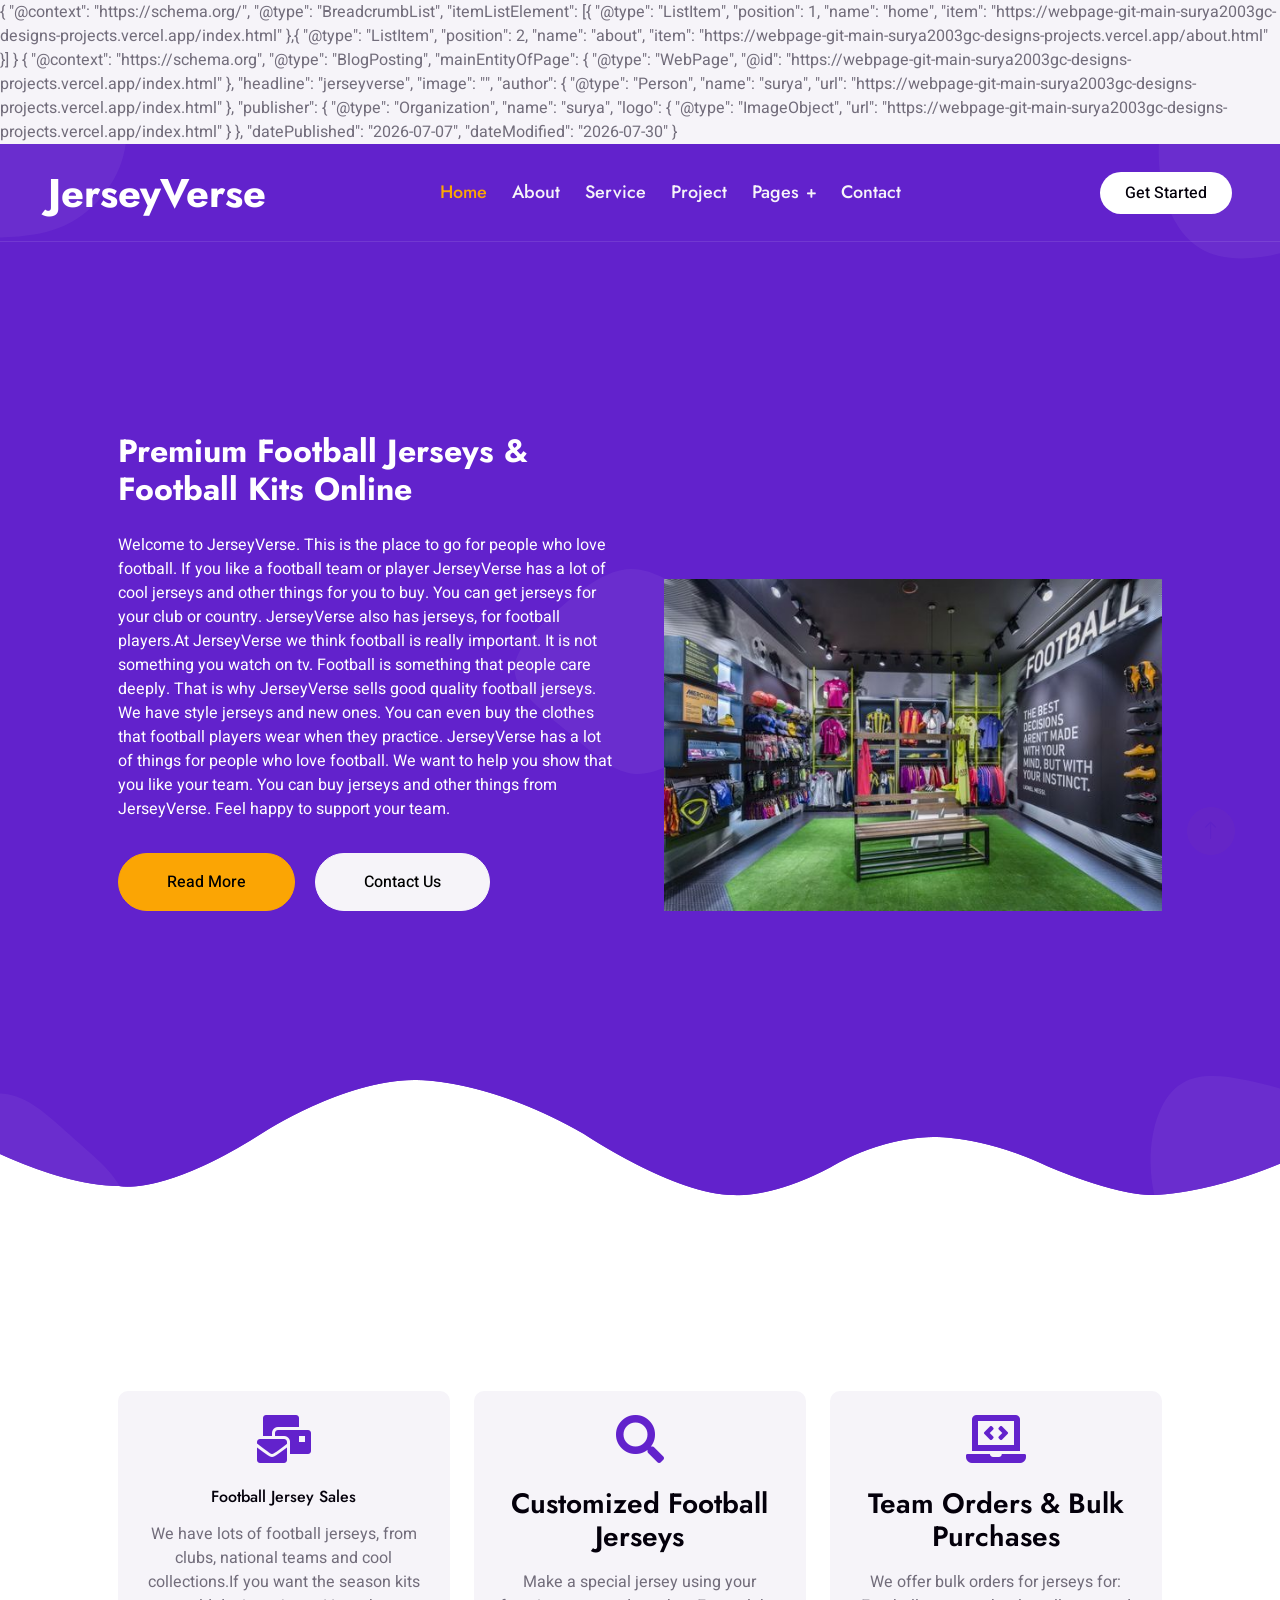
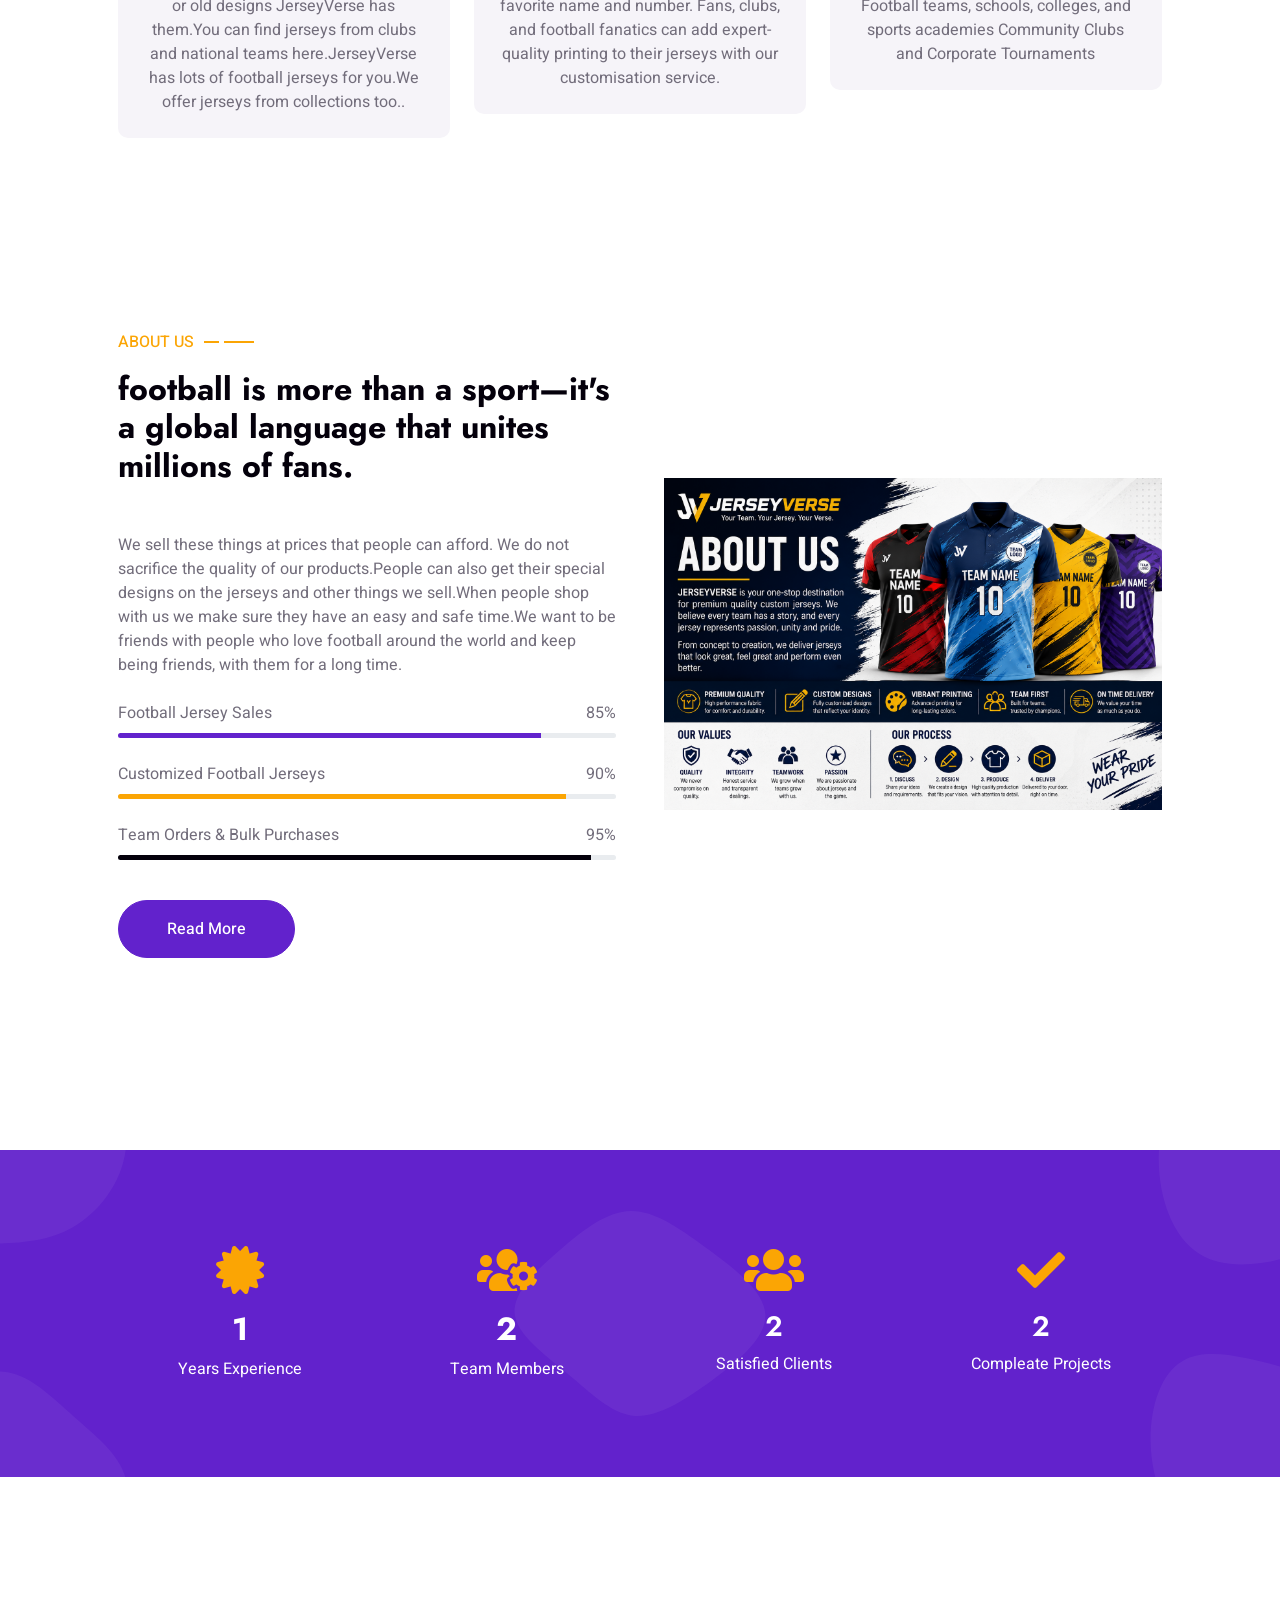
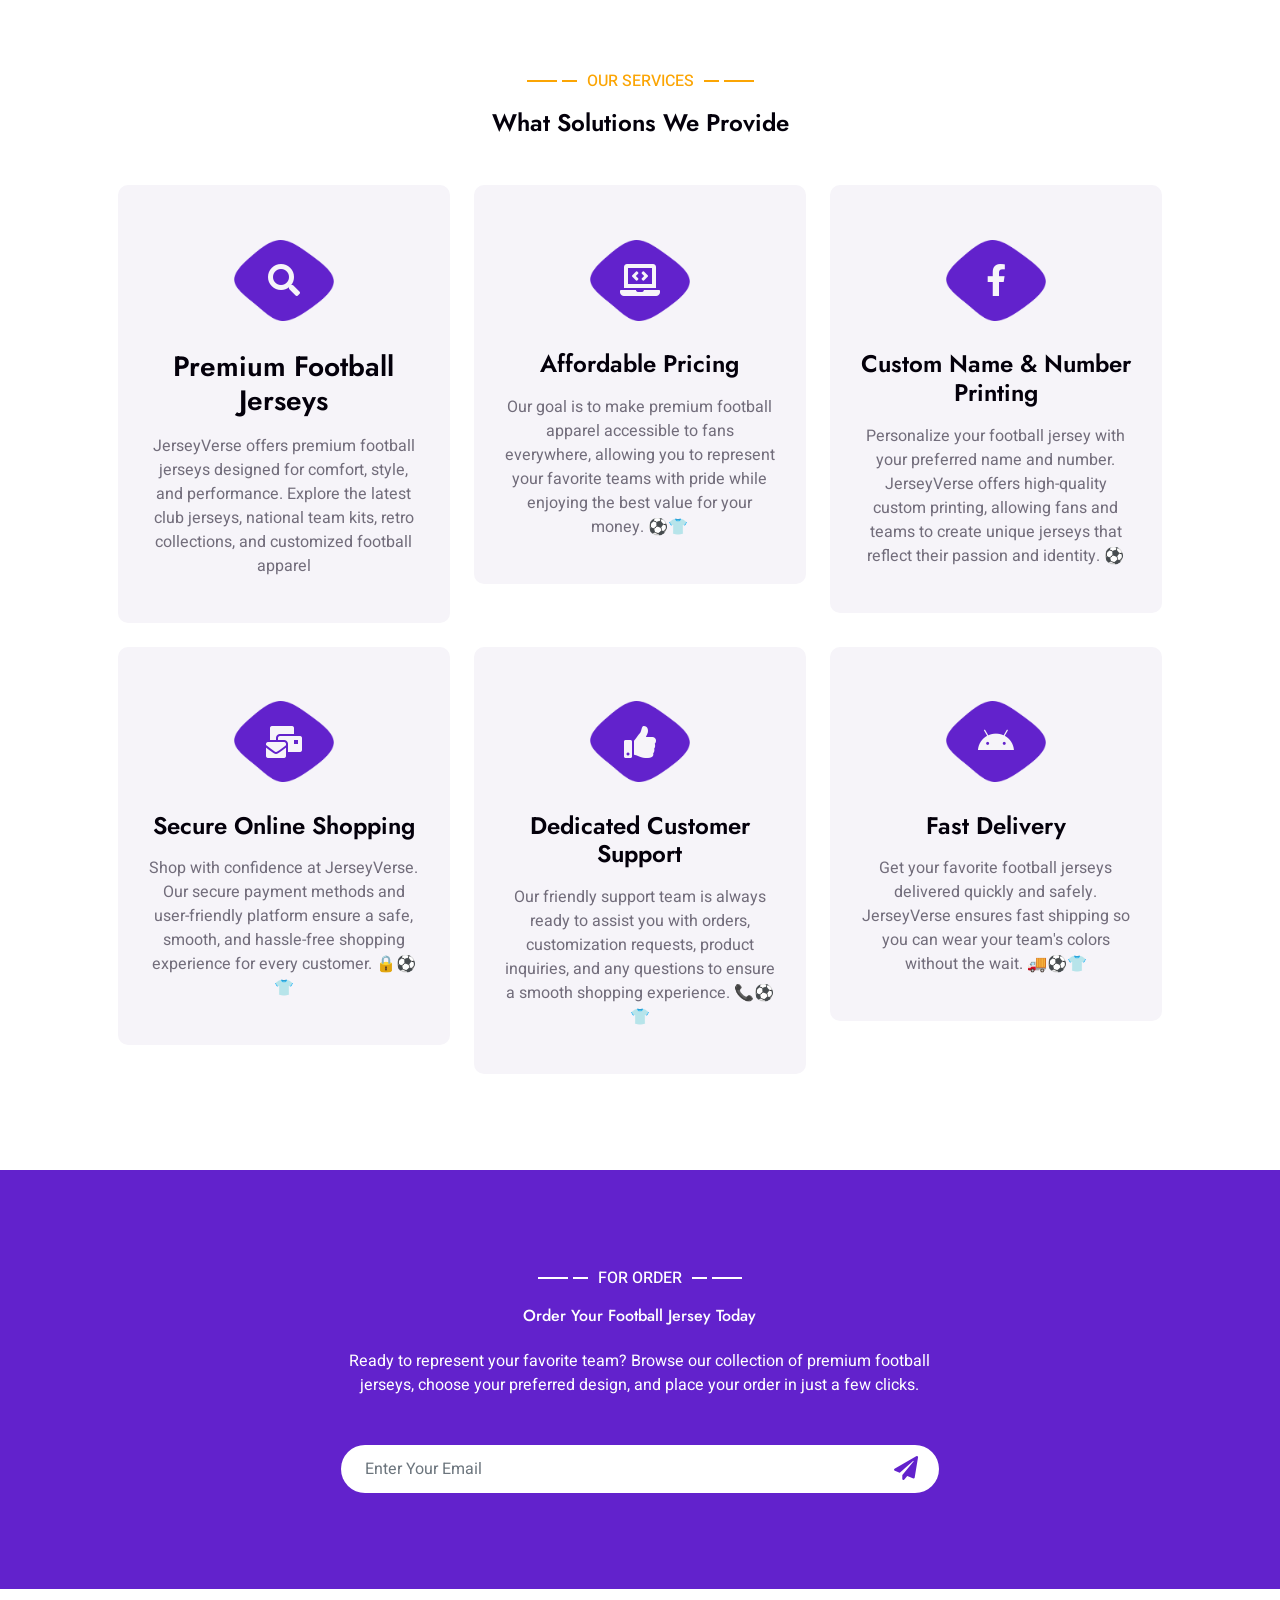
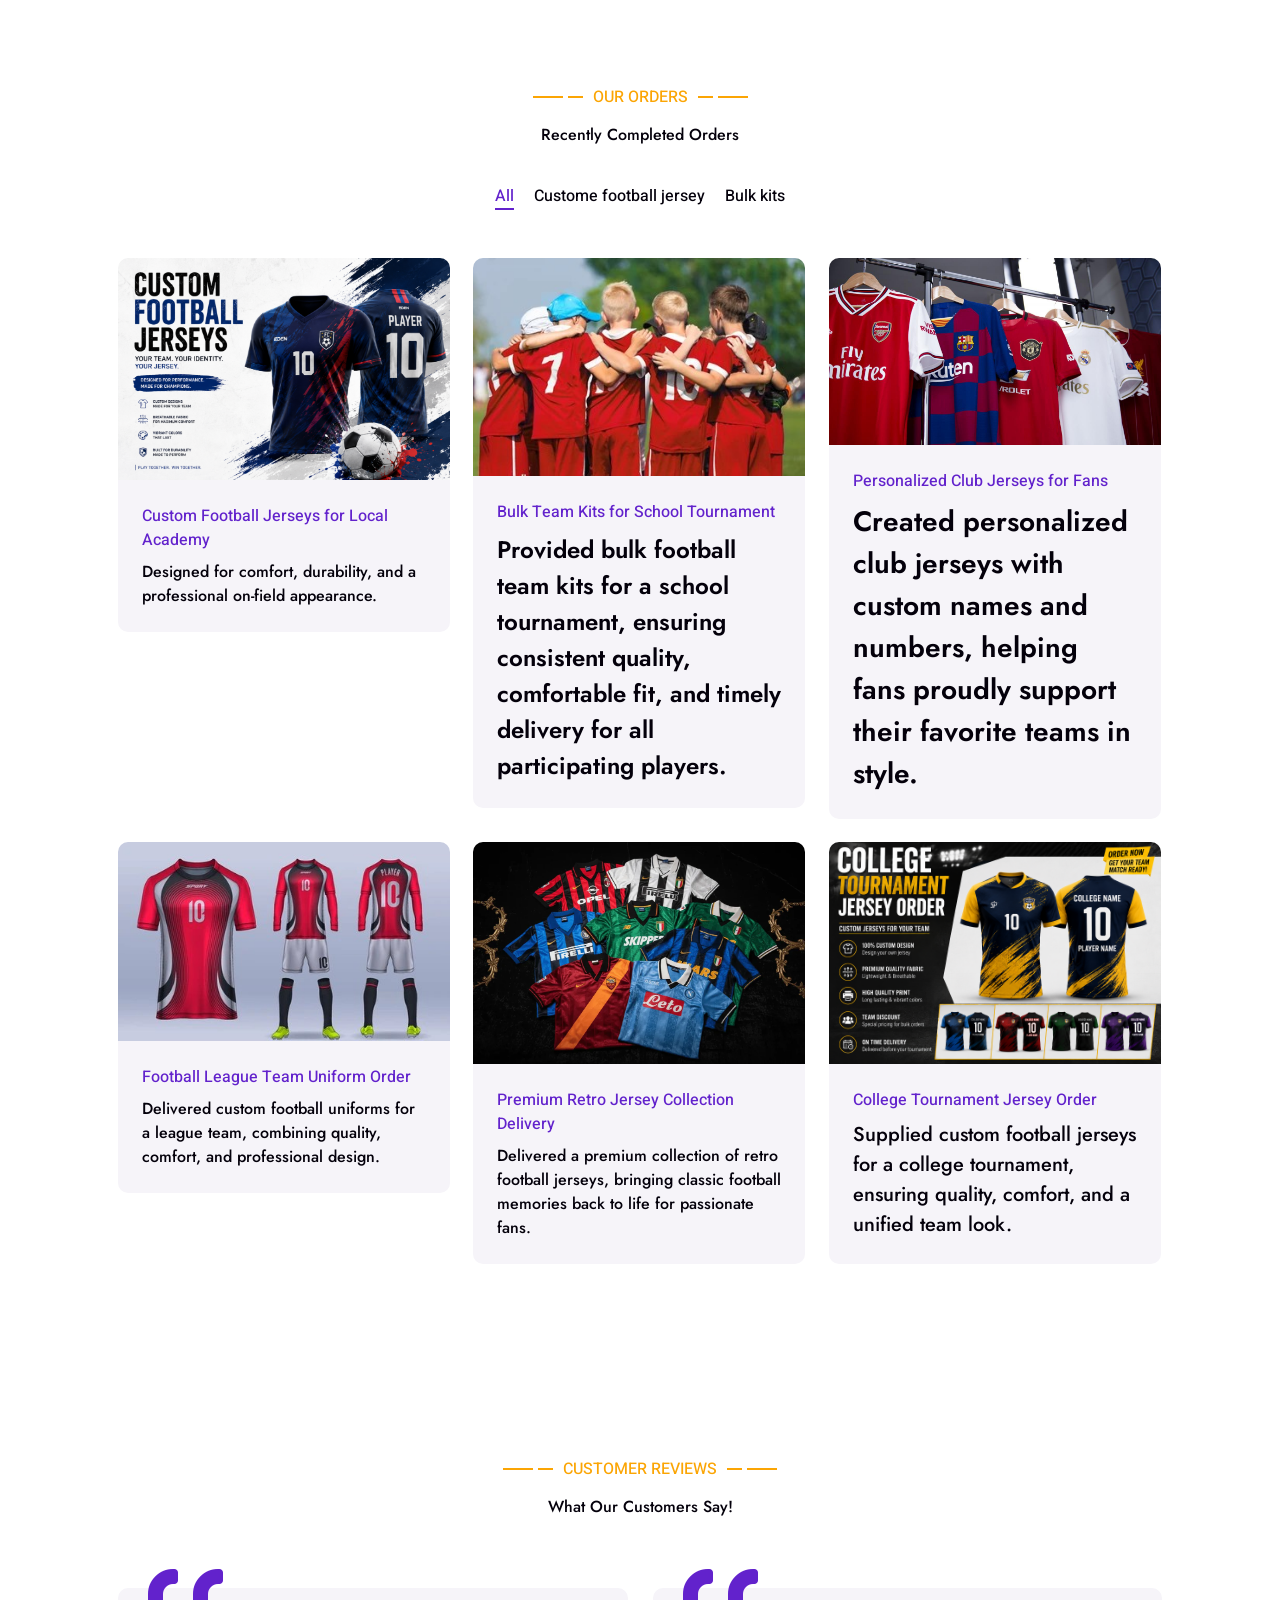
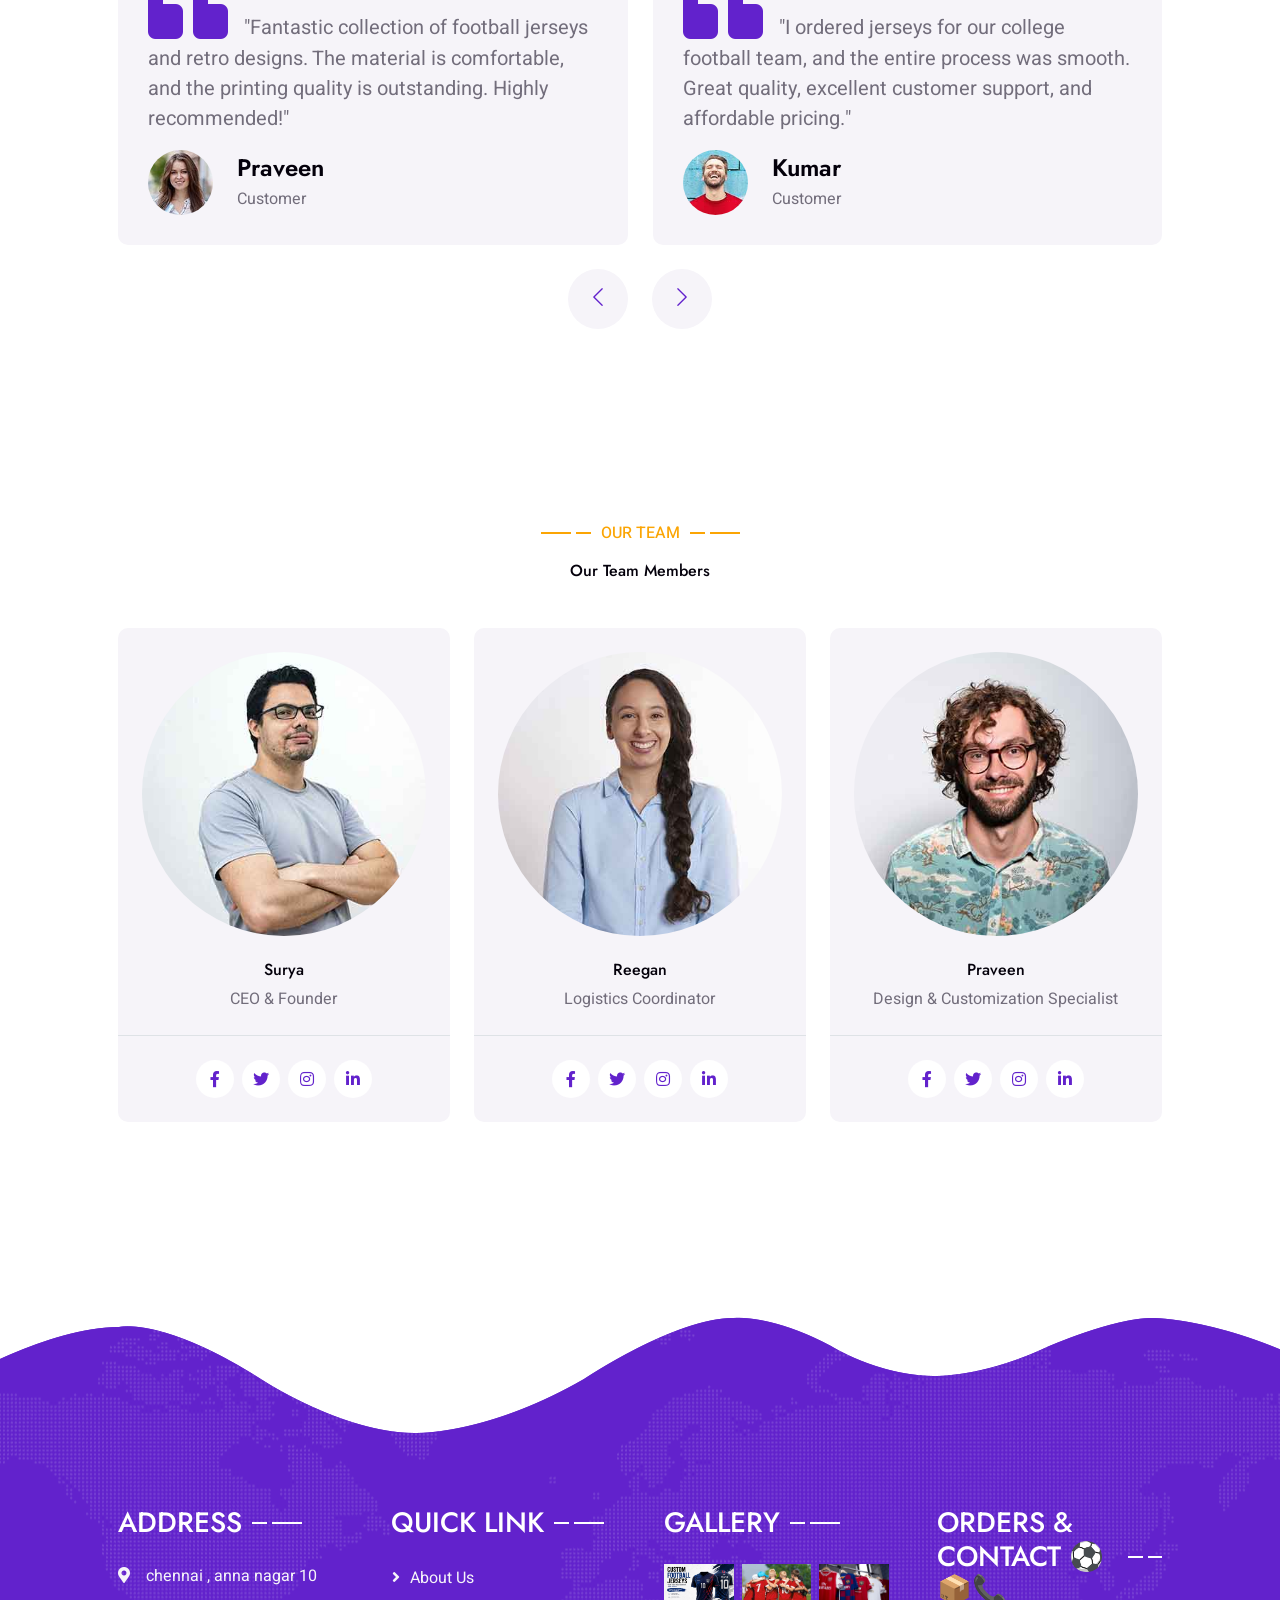
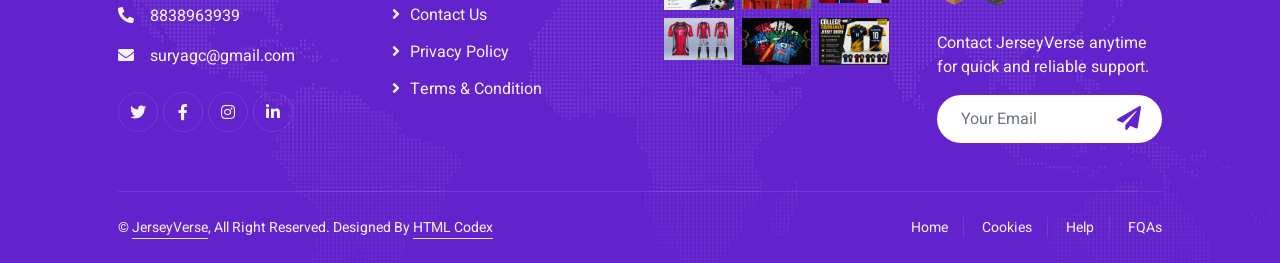
==== commit 7112fb92: "Update index.html" ====
--- a/index.html
+++ b/index.html
@@ -17,6 +17,27 @@
 	<meta name="publisher" content="JerseyVerse">
 
 	<script type="application/ld+json">
+
+		<script type="application/ld+json">
+{
+  "@context": "https://schema.org/", 
+  "@type": "HowTo", 
+  "name": "jerseyverse",
+  "description": "football jerseys online store",
+  "totalTime": "PT3M",
+  "estimatedCost": {
+    "@type": "MonetaryAmount",
+    "currency": "USD",
+    "value": "4"
+  },
+  "step": {
+    "@type": "HowToStep",
+    "text": "follow",
+    "name": "surya"
+  }    
+}
+</script>
+
 {
   "@context": "https://schema.org/", 
   "@type": "BreadcrumbList", 
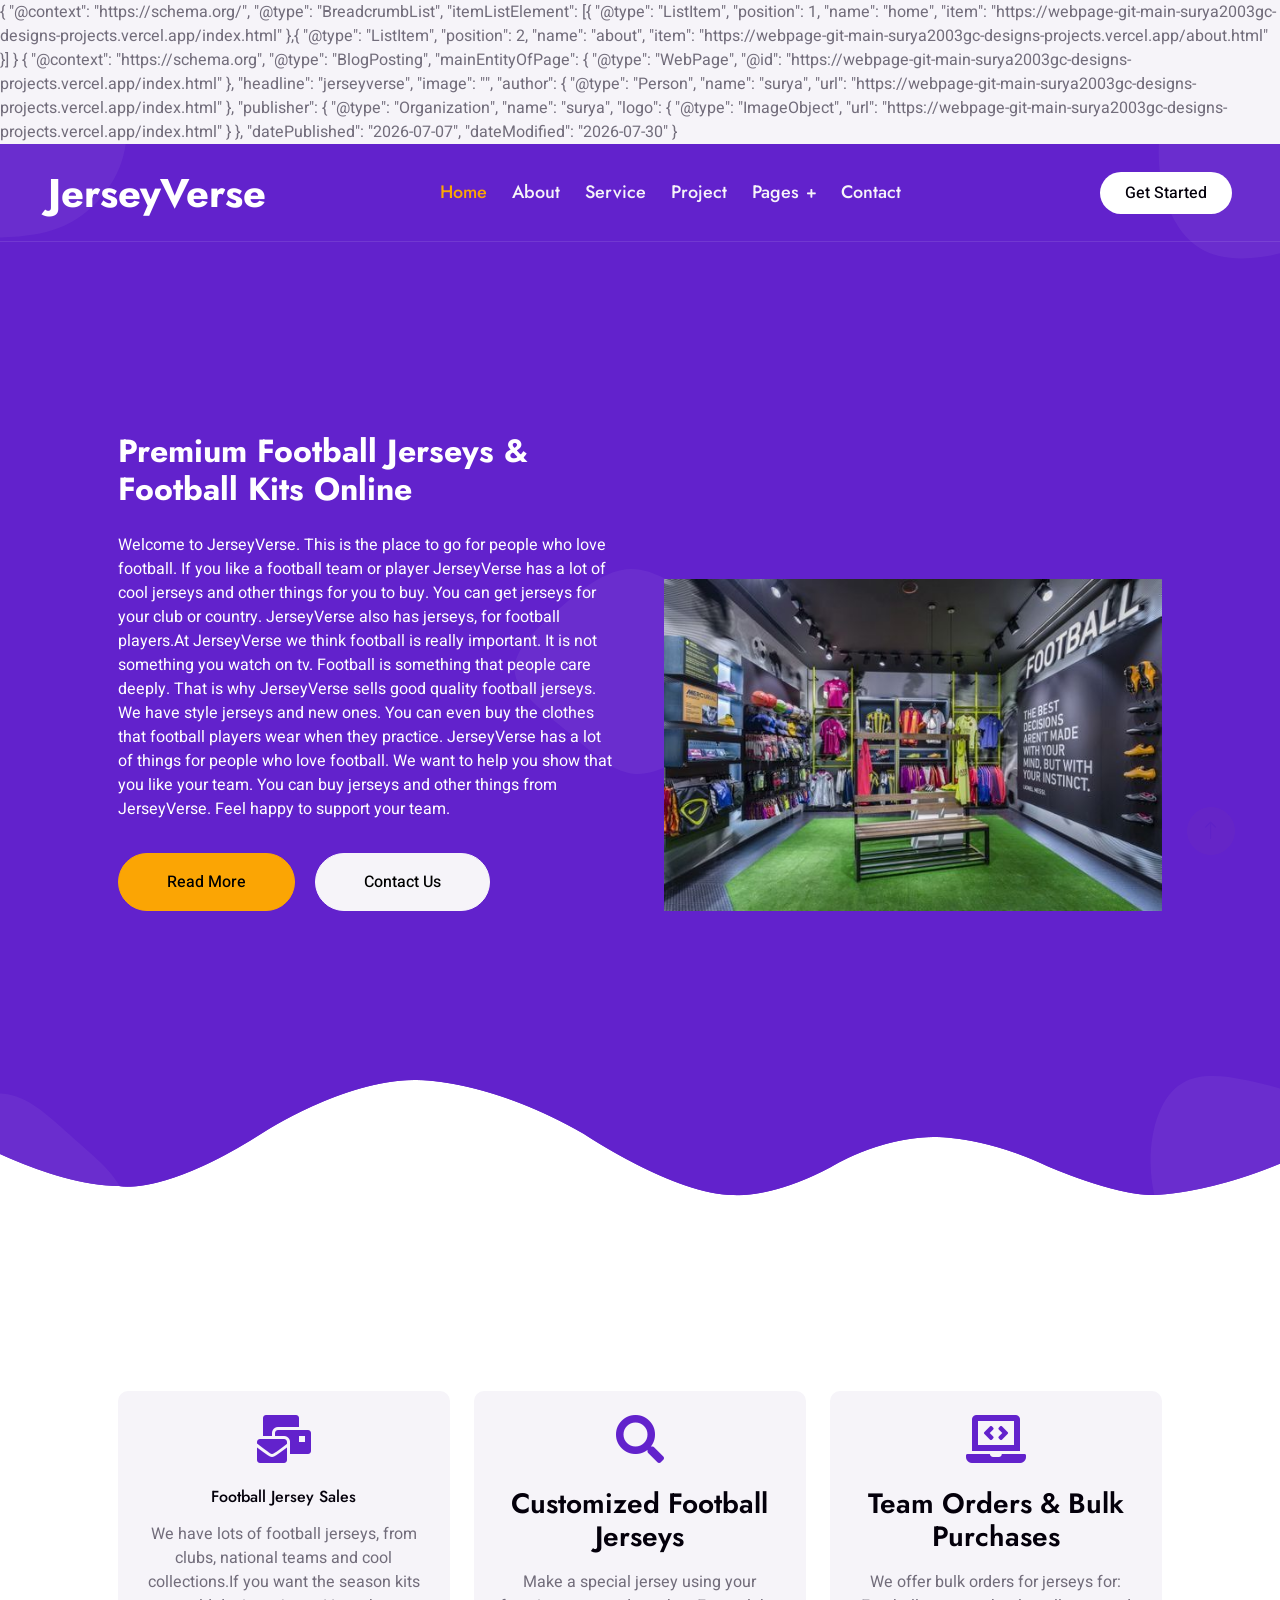
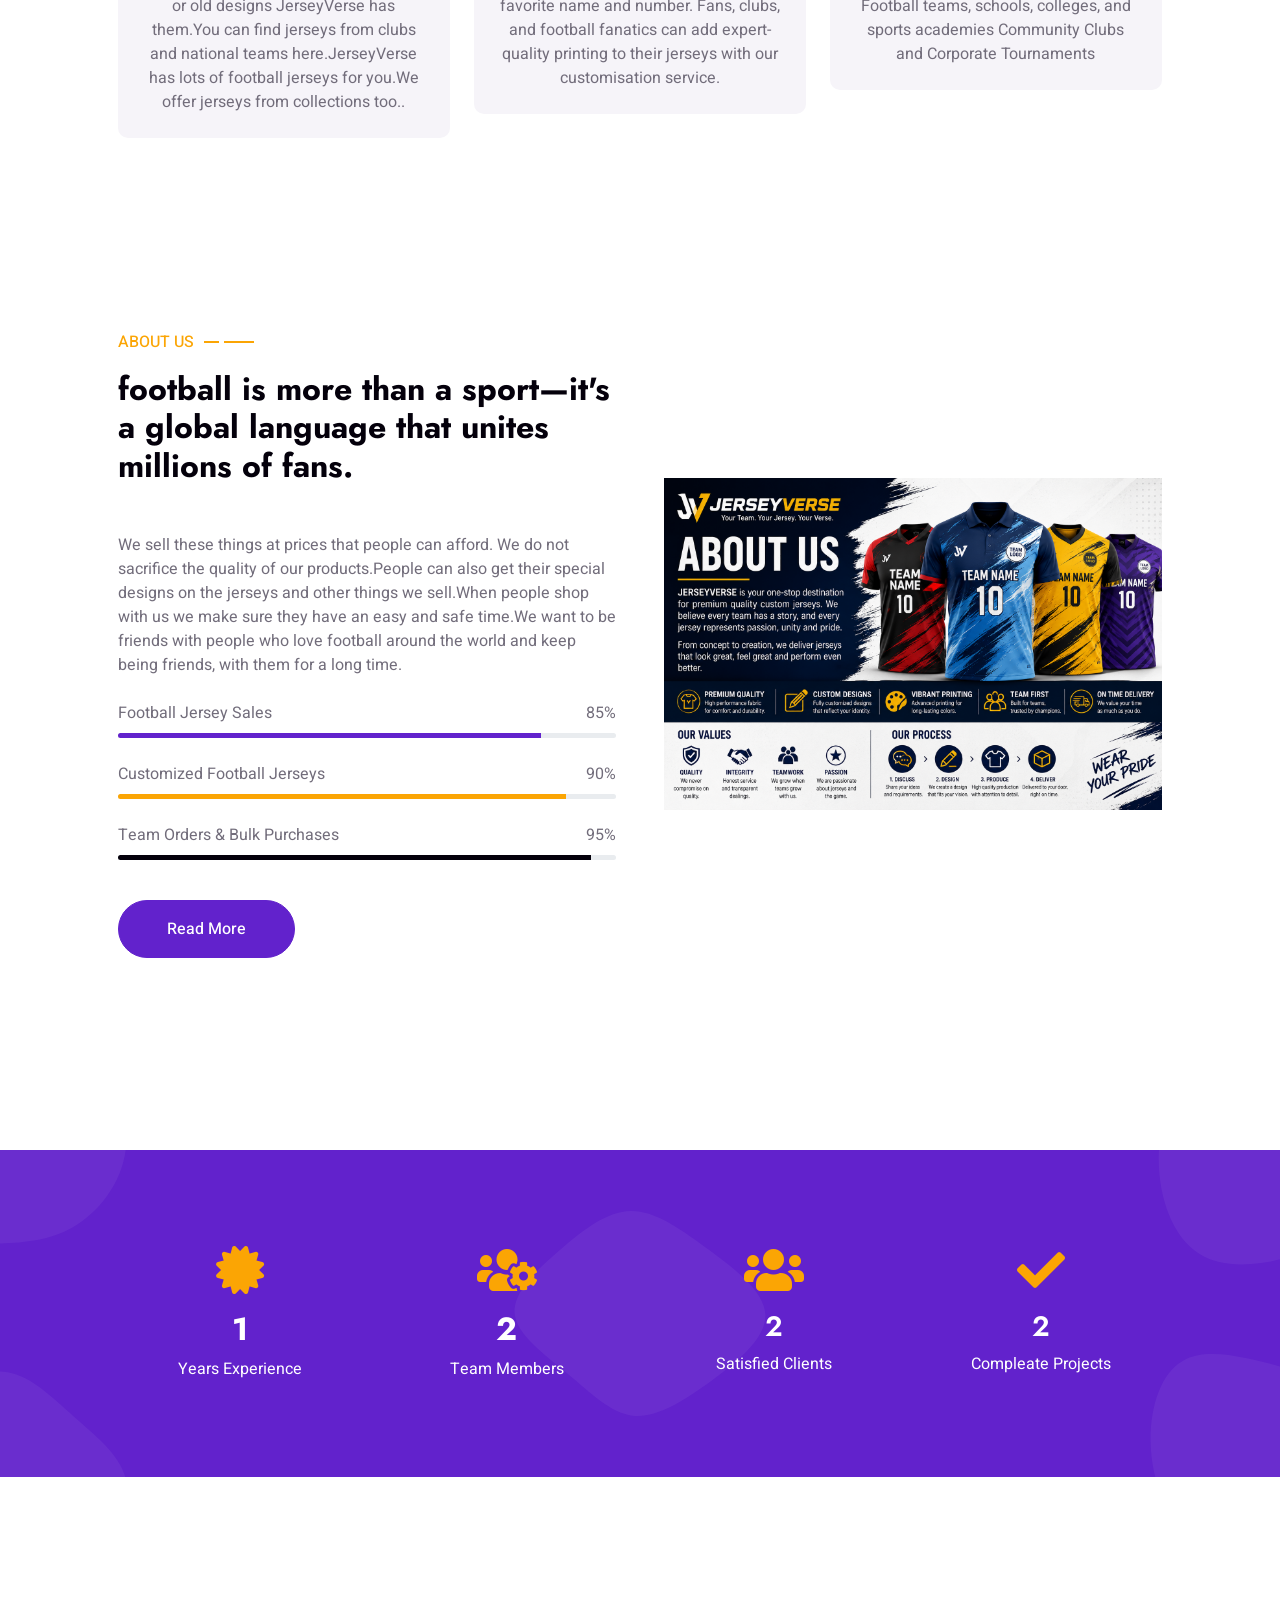
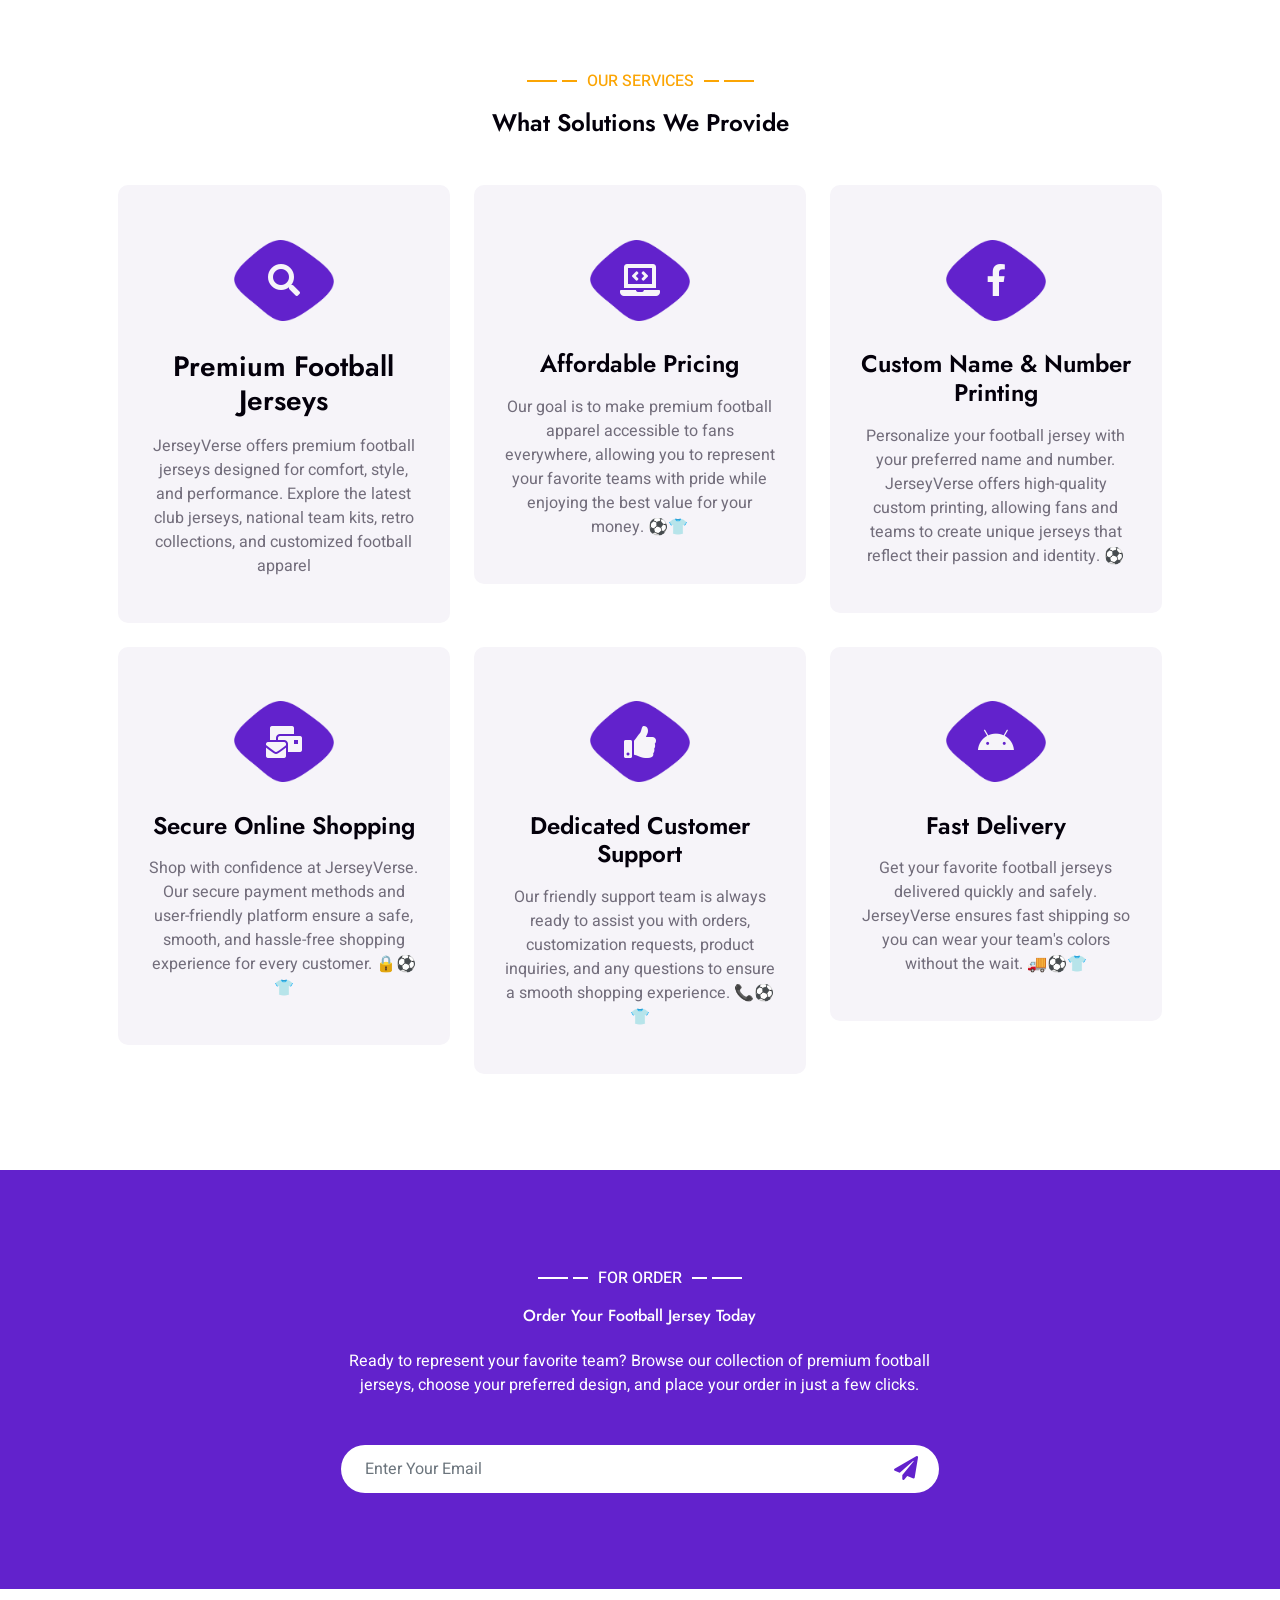
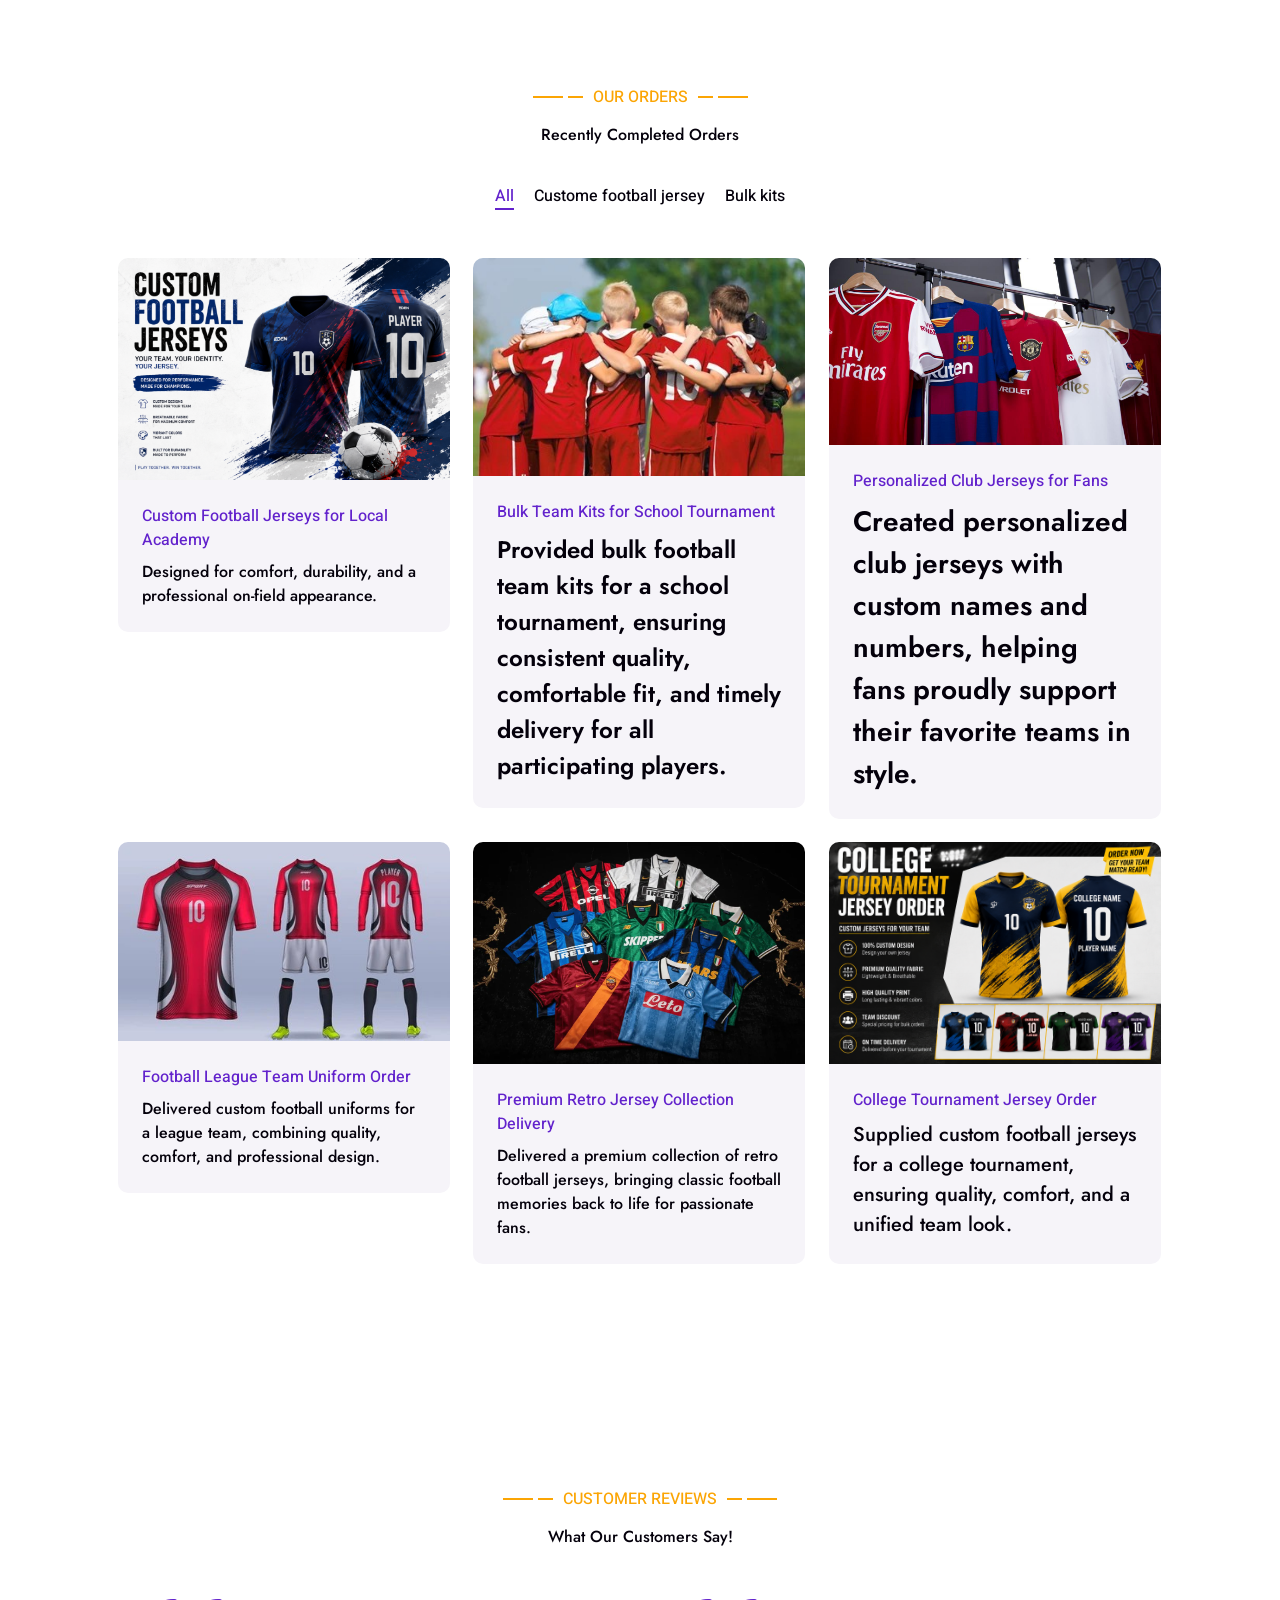
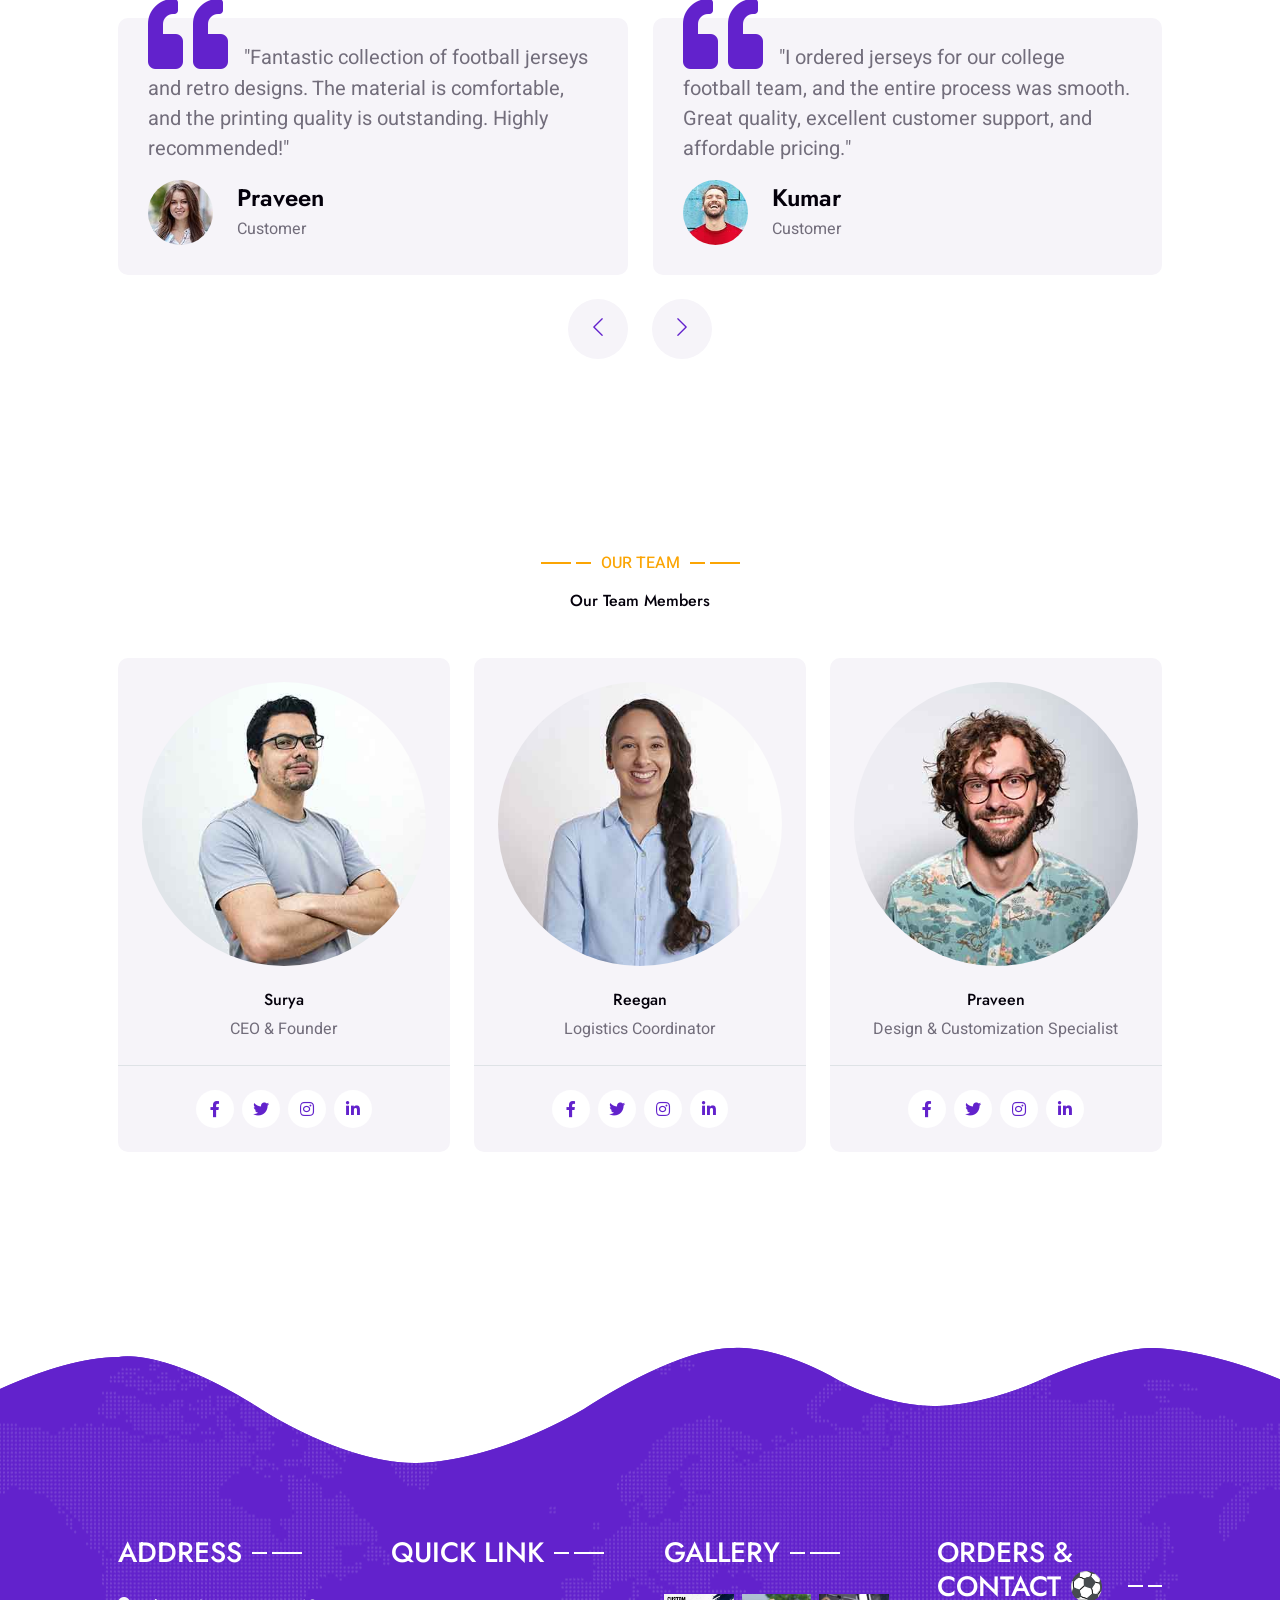
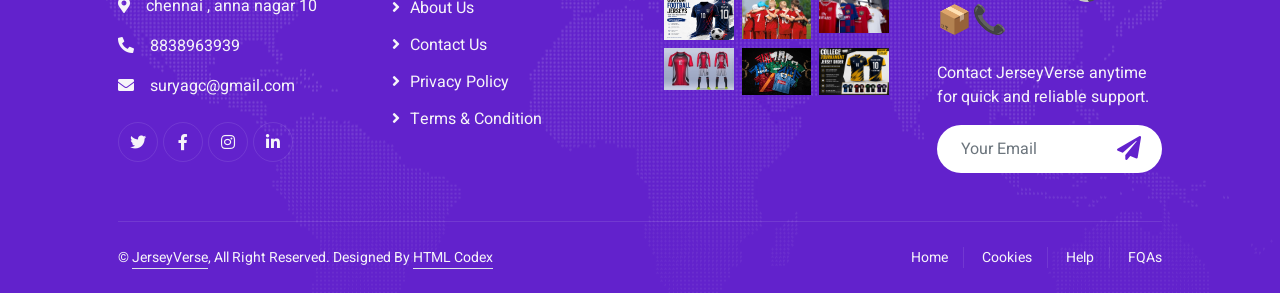
==== commit 2529f1d8: "Update index.html" ====
--- a/index.html
+++ b/index.html
@@ -18,9 +18,8 @@
 
 	<script type="application/ld+json">
 
-		<script type="application/ld+json">
-{
-  "@context": "https://schema.org/", 
+	{
+	"@context": "https://schema.org/", 
   "@type": "HowTo", 
   "name": "jerseyverse",
   "description": "football jerseys online store",
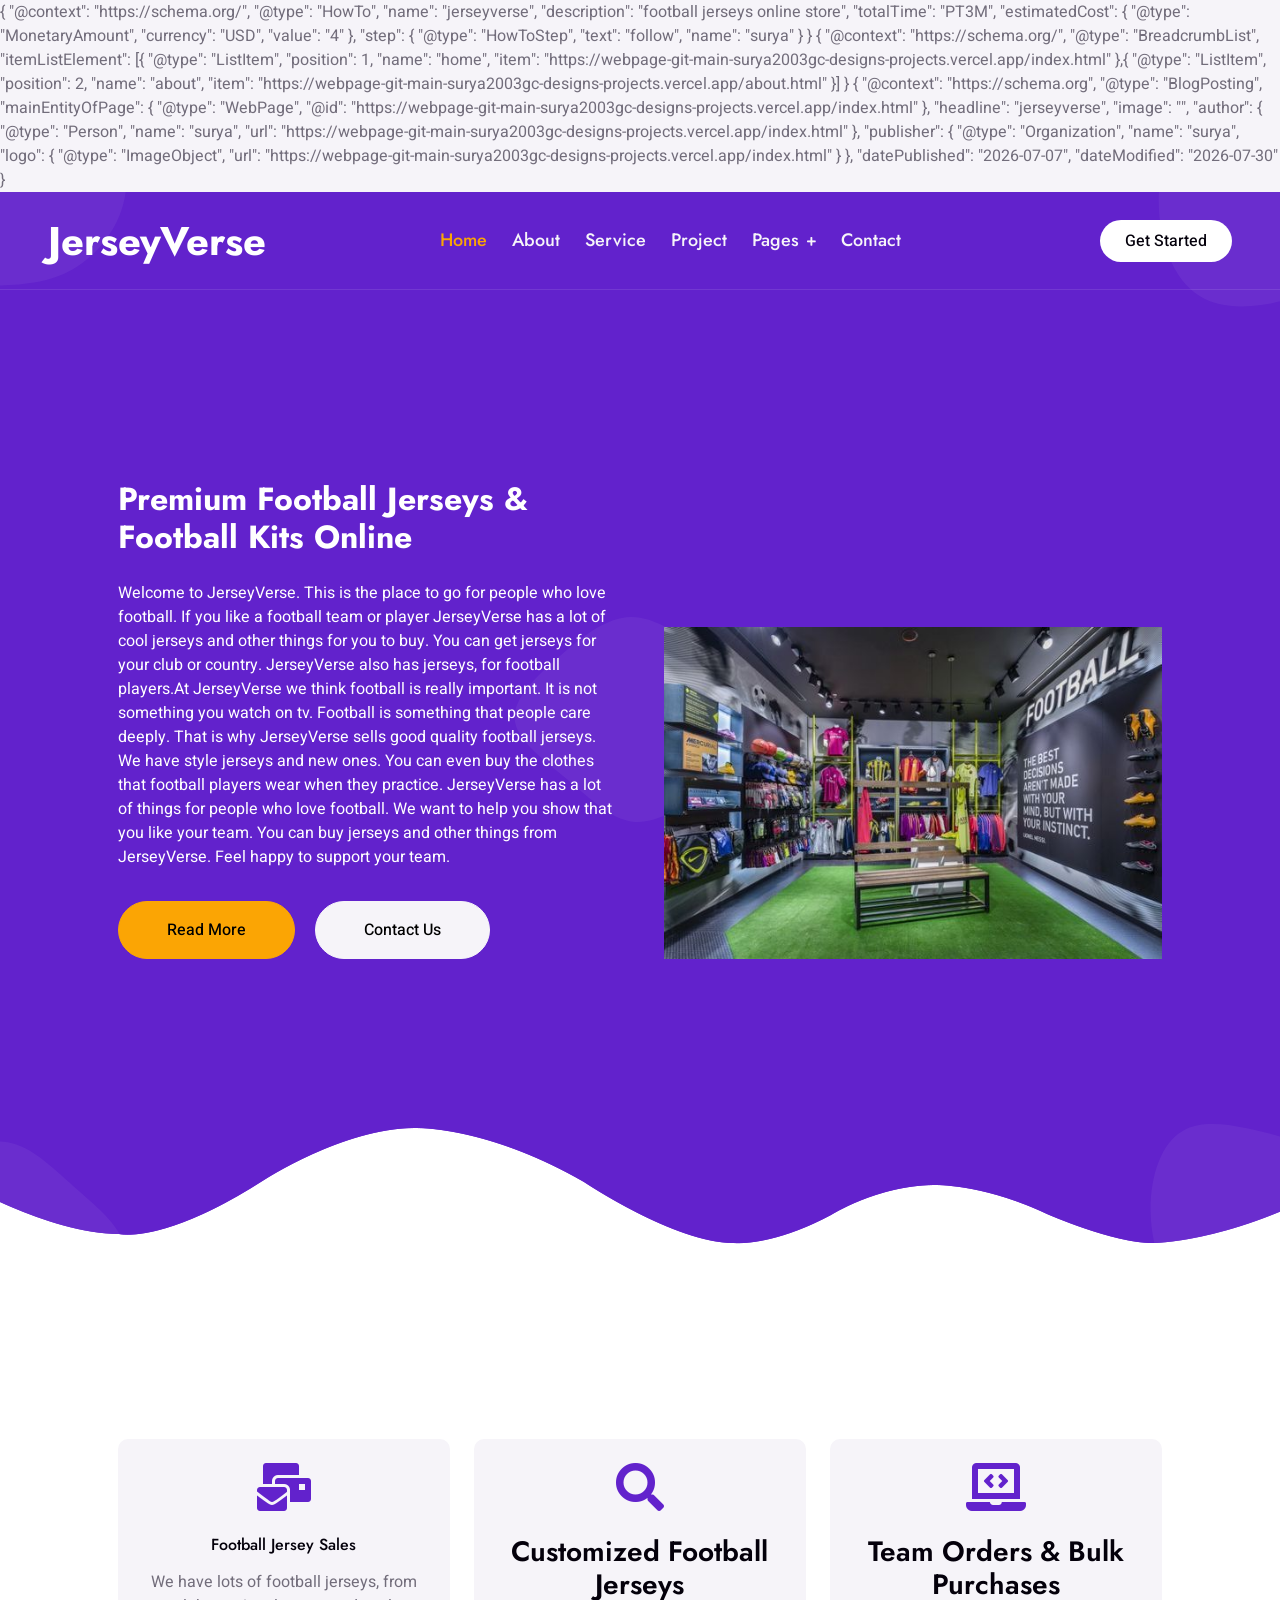
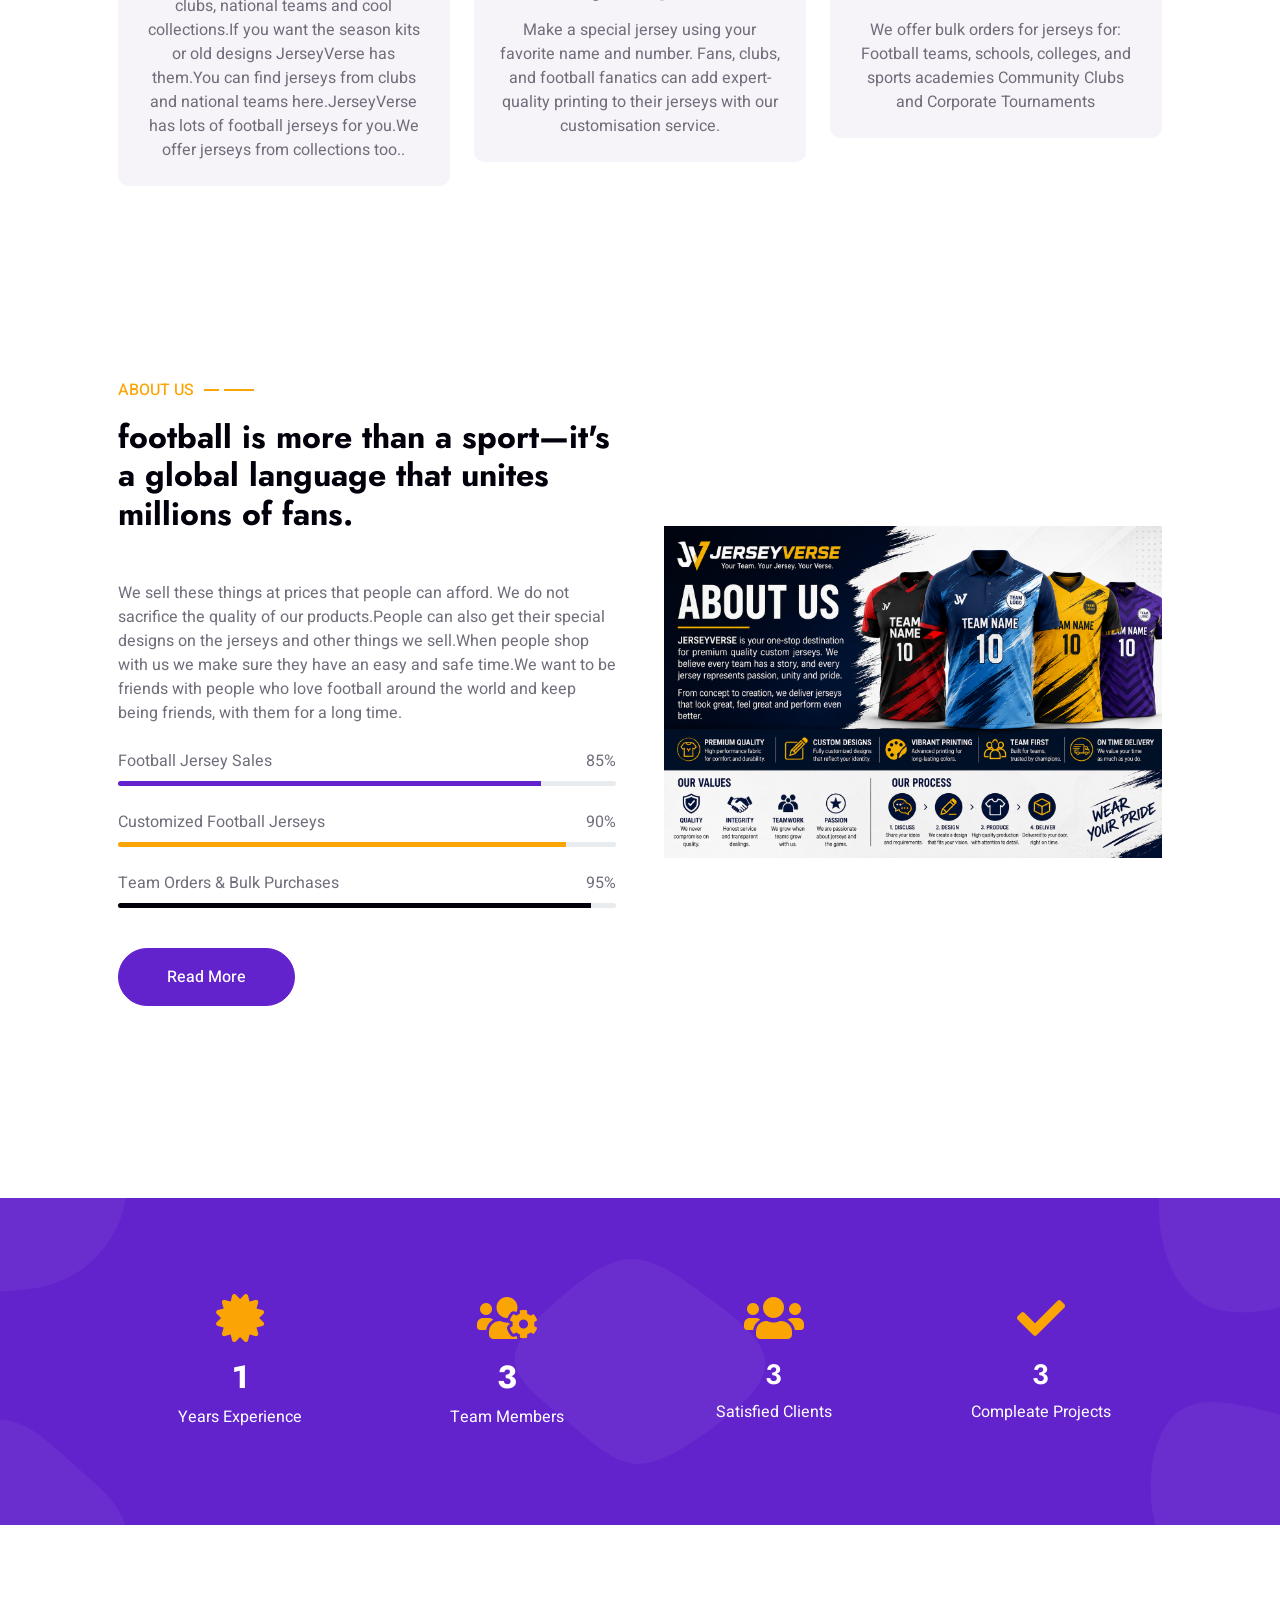
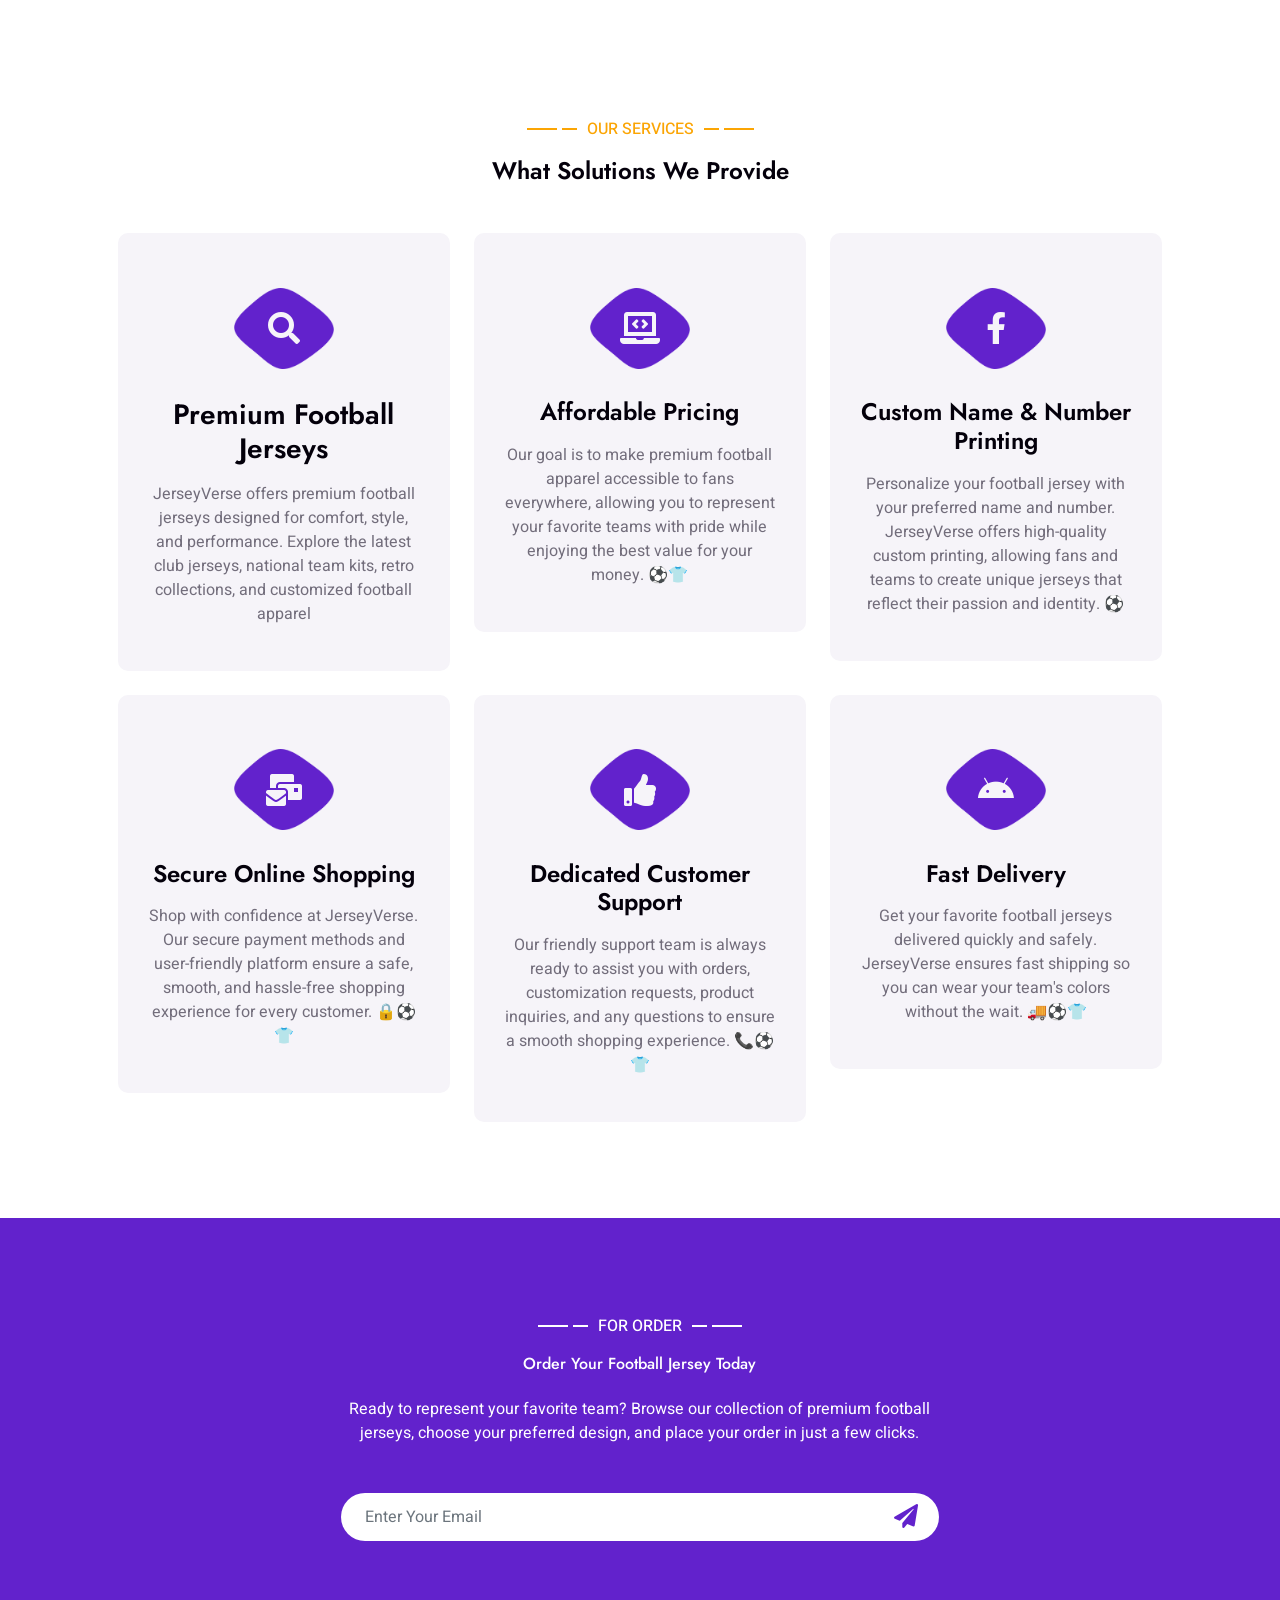
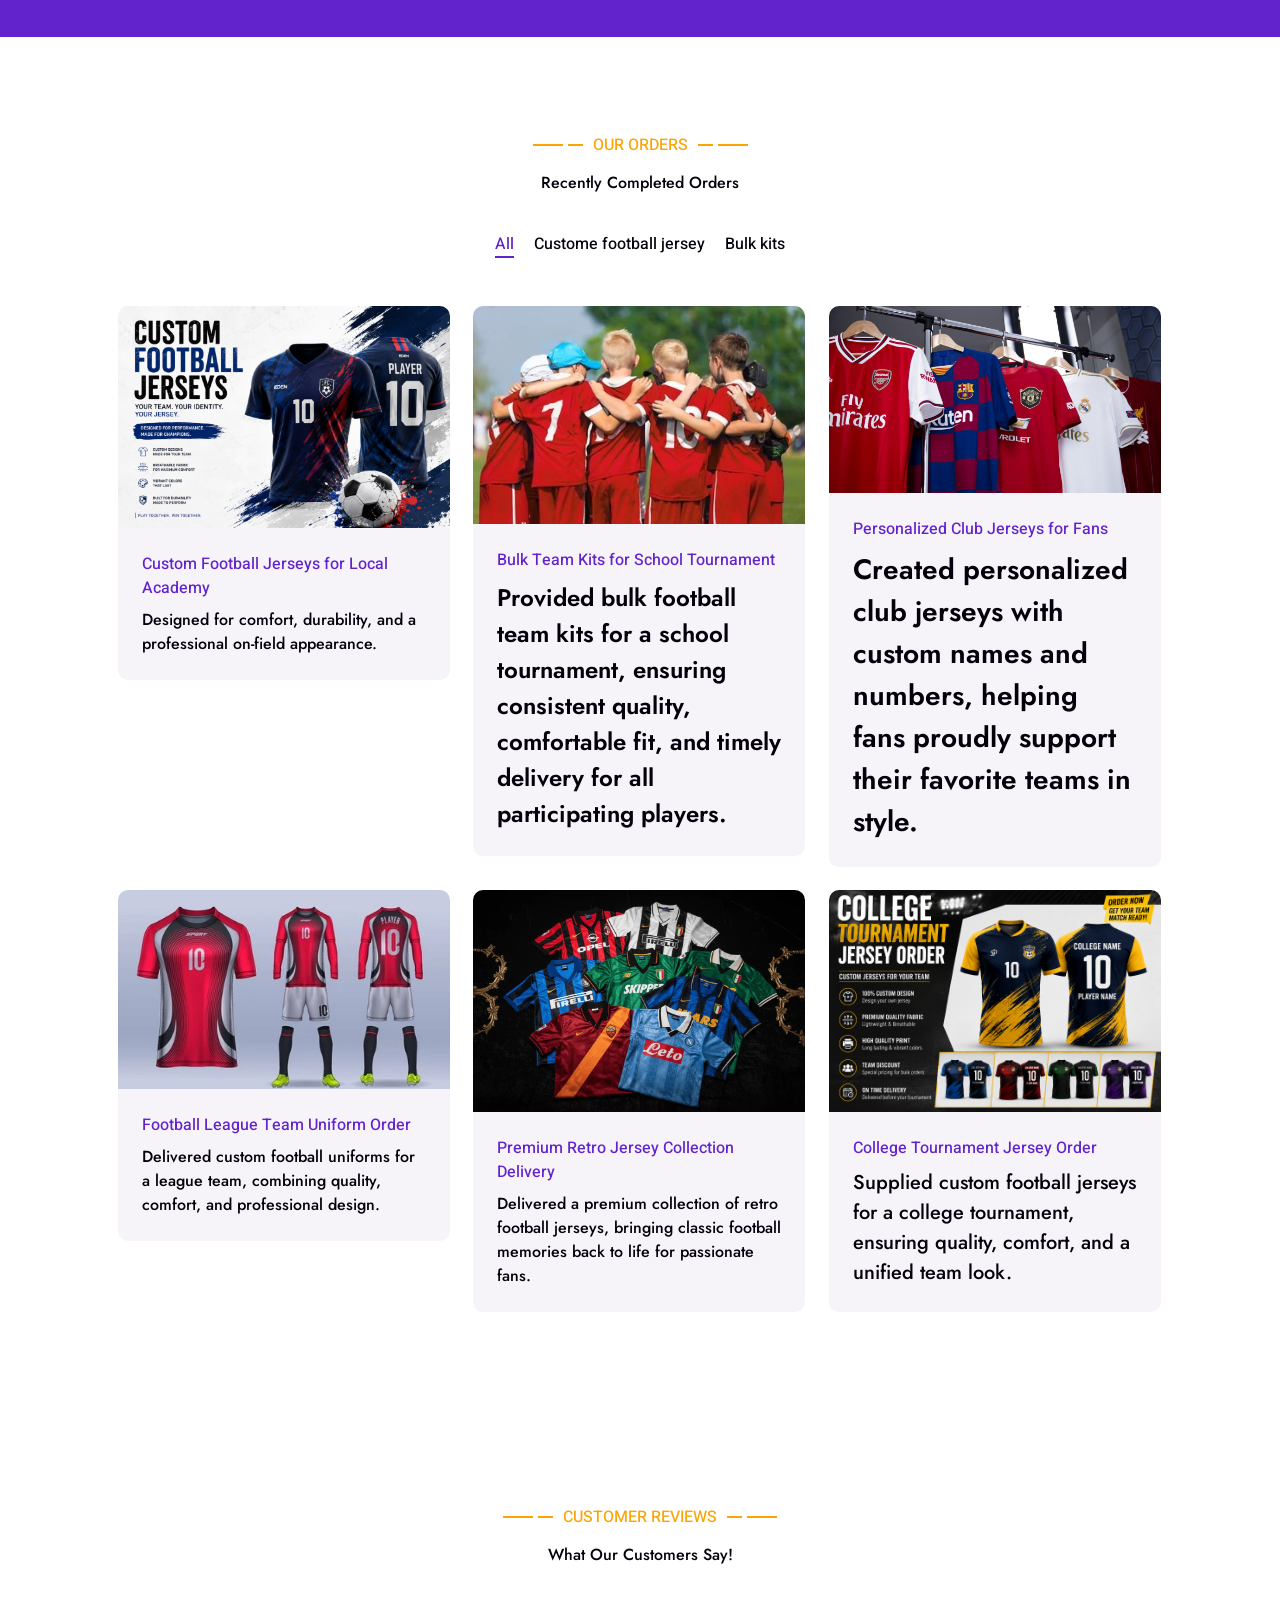
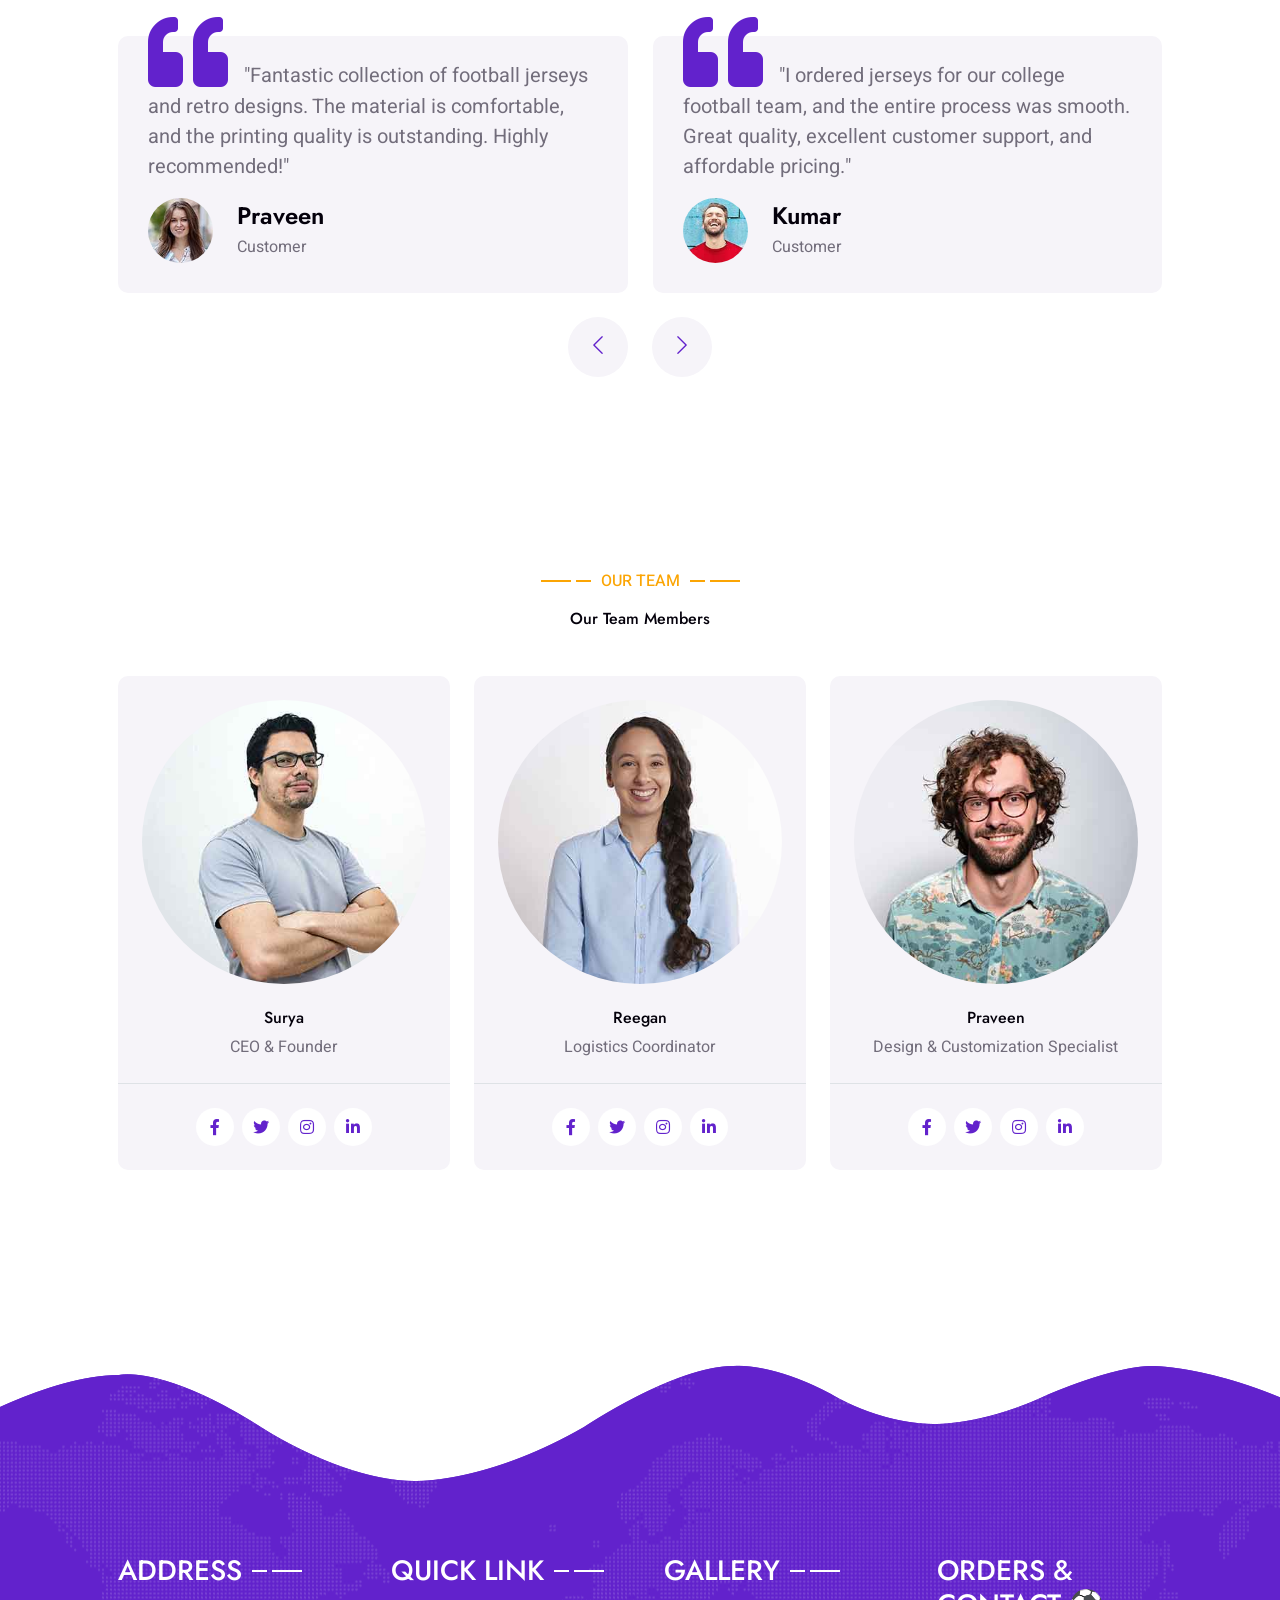
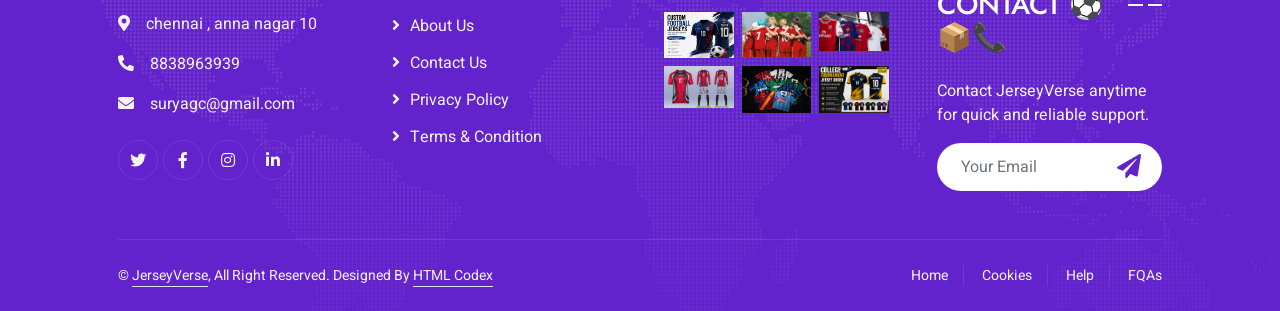
==== commit 09c9c49a: "Update index.html" ====
--- a/index.html
+++ b/index.html
@@ -17,7 +17,25 @@
 	<meta name="publisher" content="JerseyVerse">
 
 	<script type="application/ld+json">
-
+{
+  "@context": "https://schema.org/", 
+  "@type": "HowTo", 
+  "name": "jerseyverse",
+  "description": "football jerseys online store",
+  "totalTime": "PT3M",
+  "estimatedCost": {
+    "@type": "MonetaryAmount",
+    "currency": "USD",
+    "value": "4"
+  },
+  "step": {
+    "@type": "HowToStep",
+    "text": "follow",
+    "name": "surya"
+  }    
+}
+</script>
+   
 	{
 	"@context": "https://schema.org/", 
   "@type": "HowTo", 
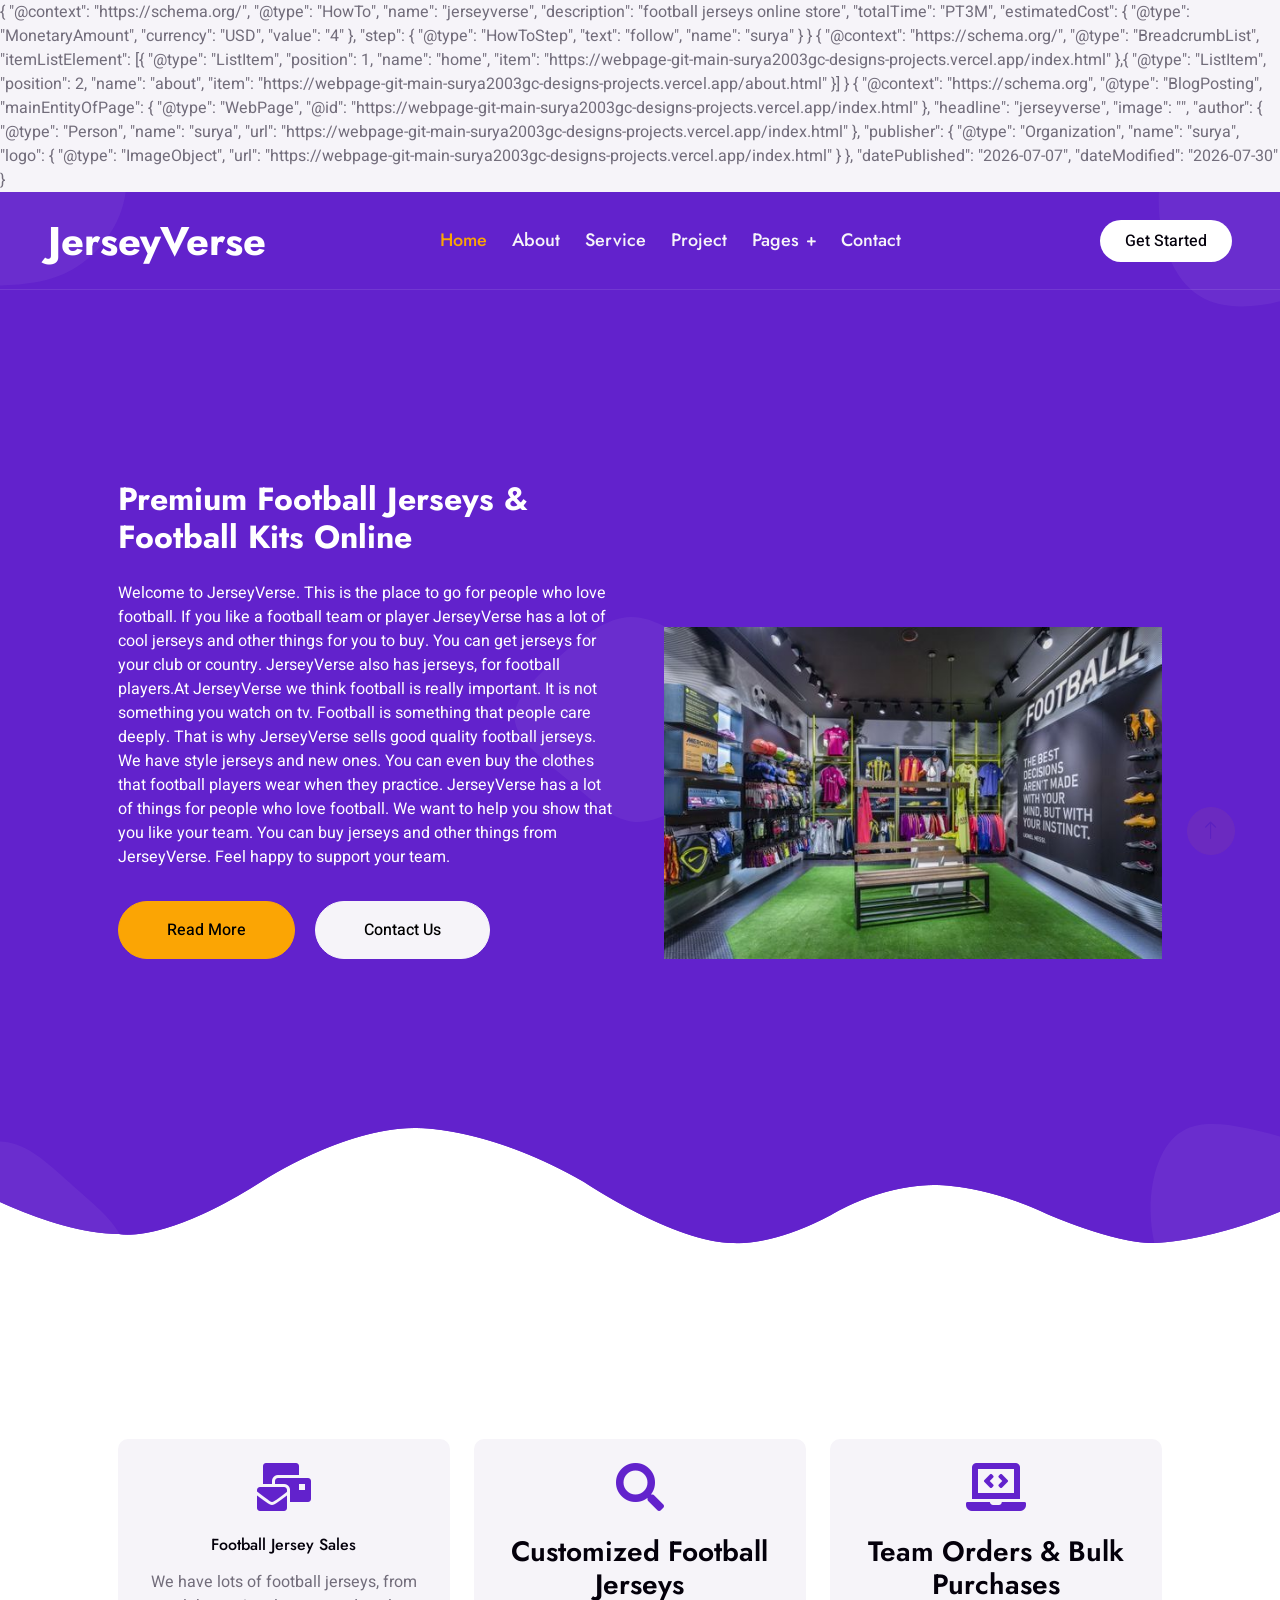
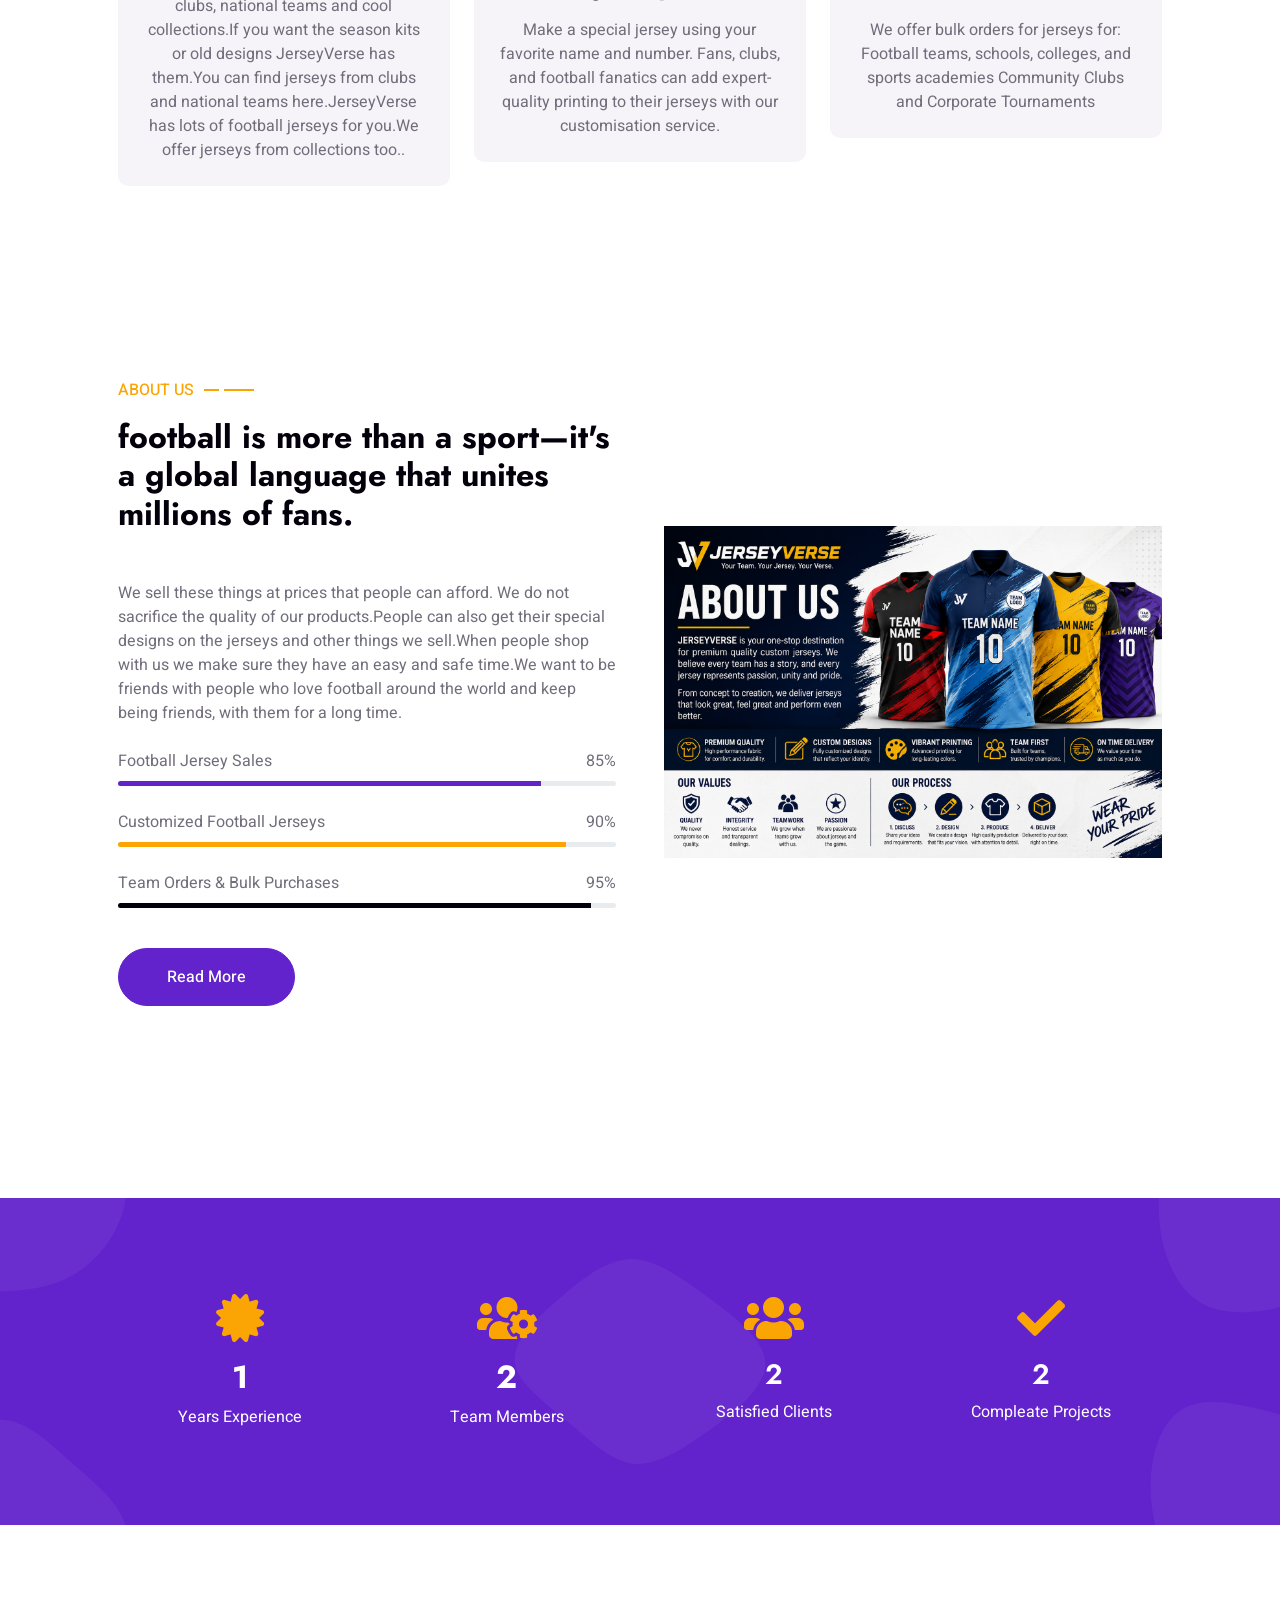
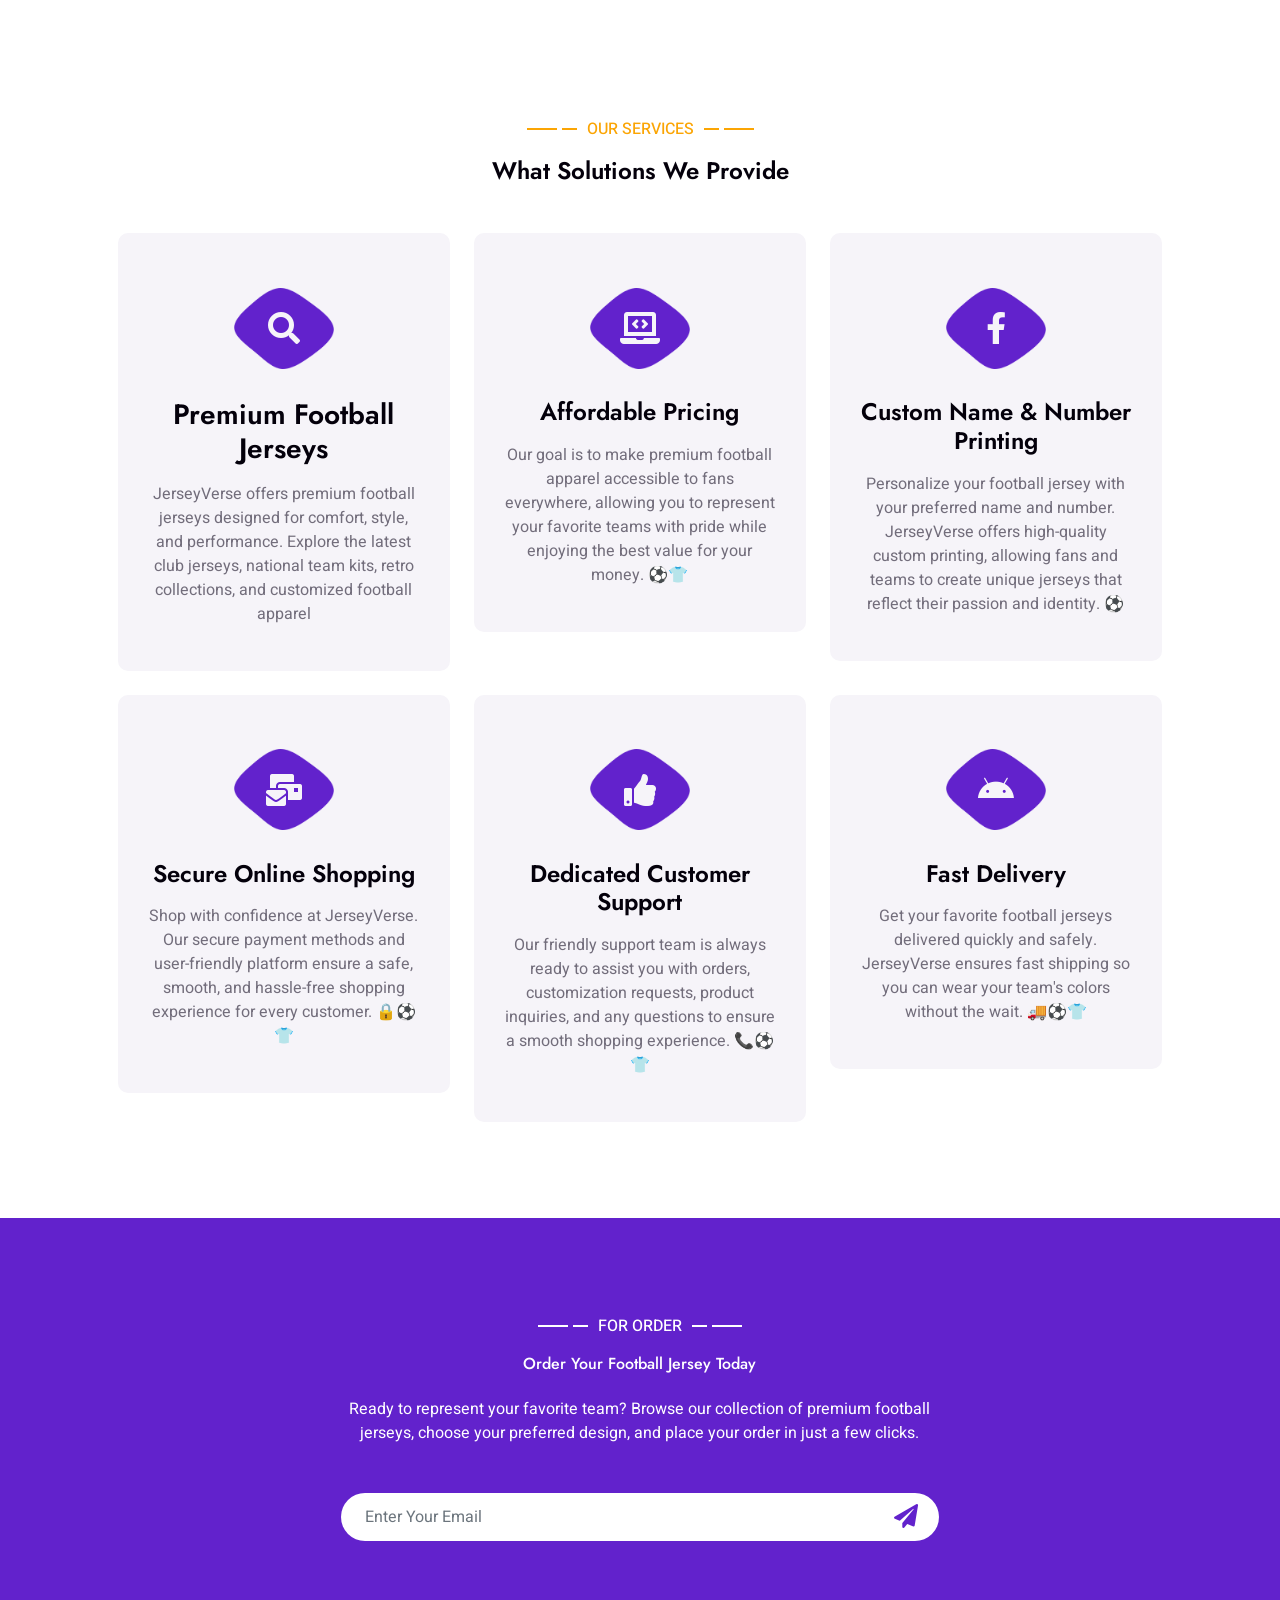
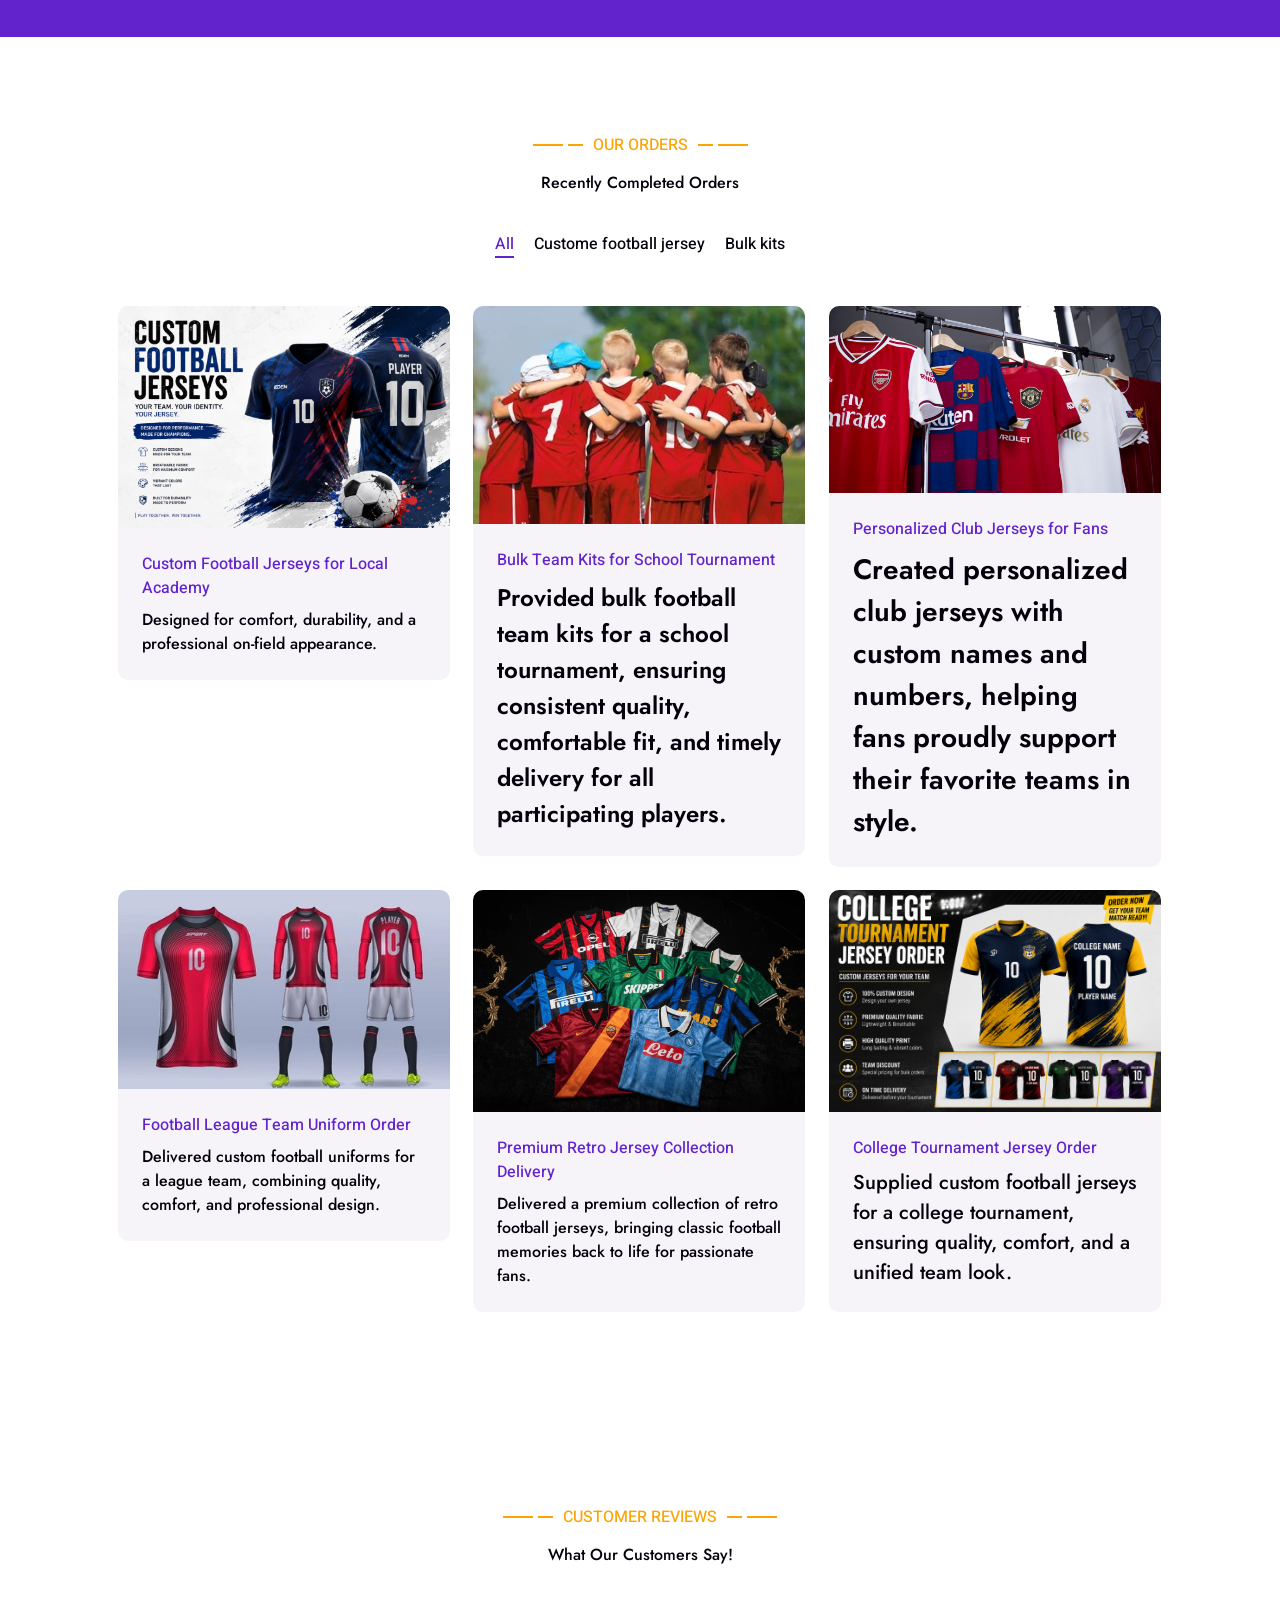
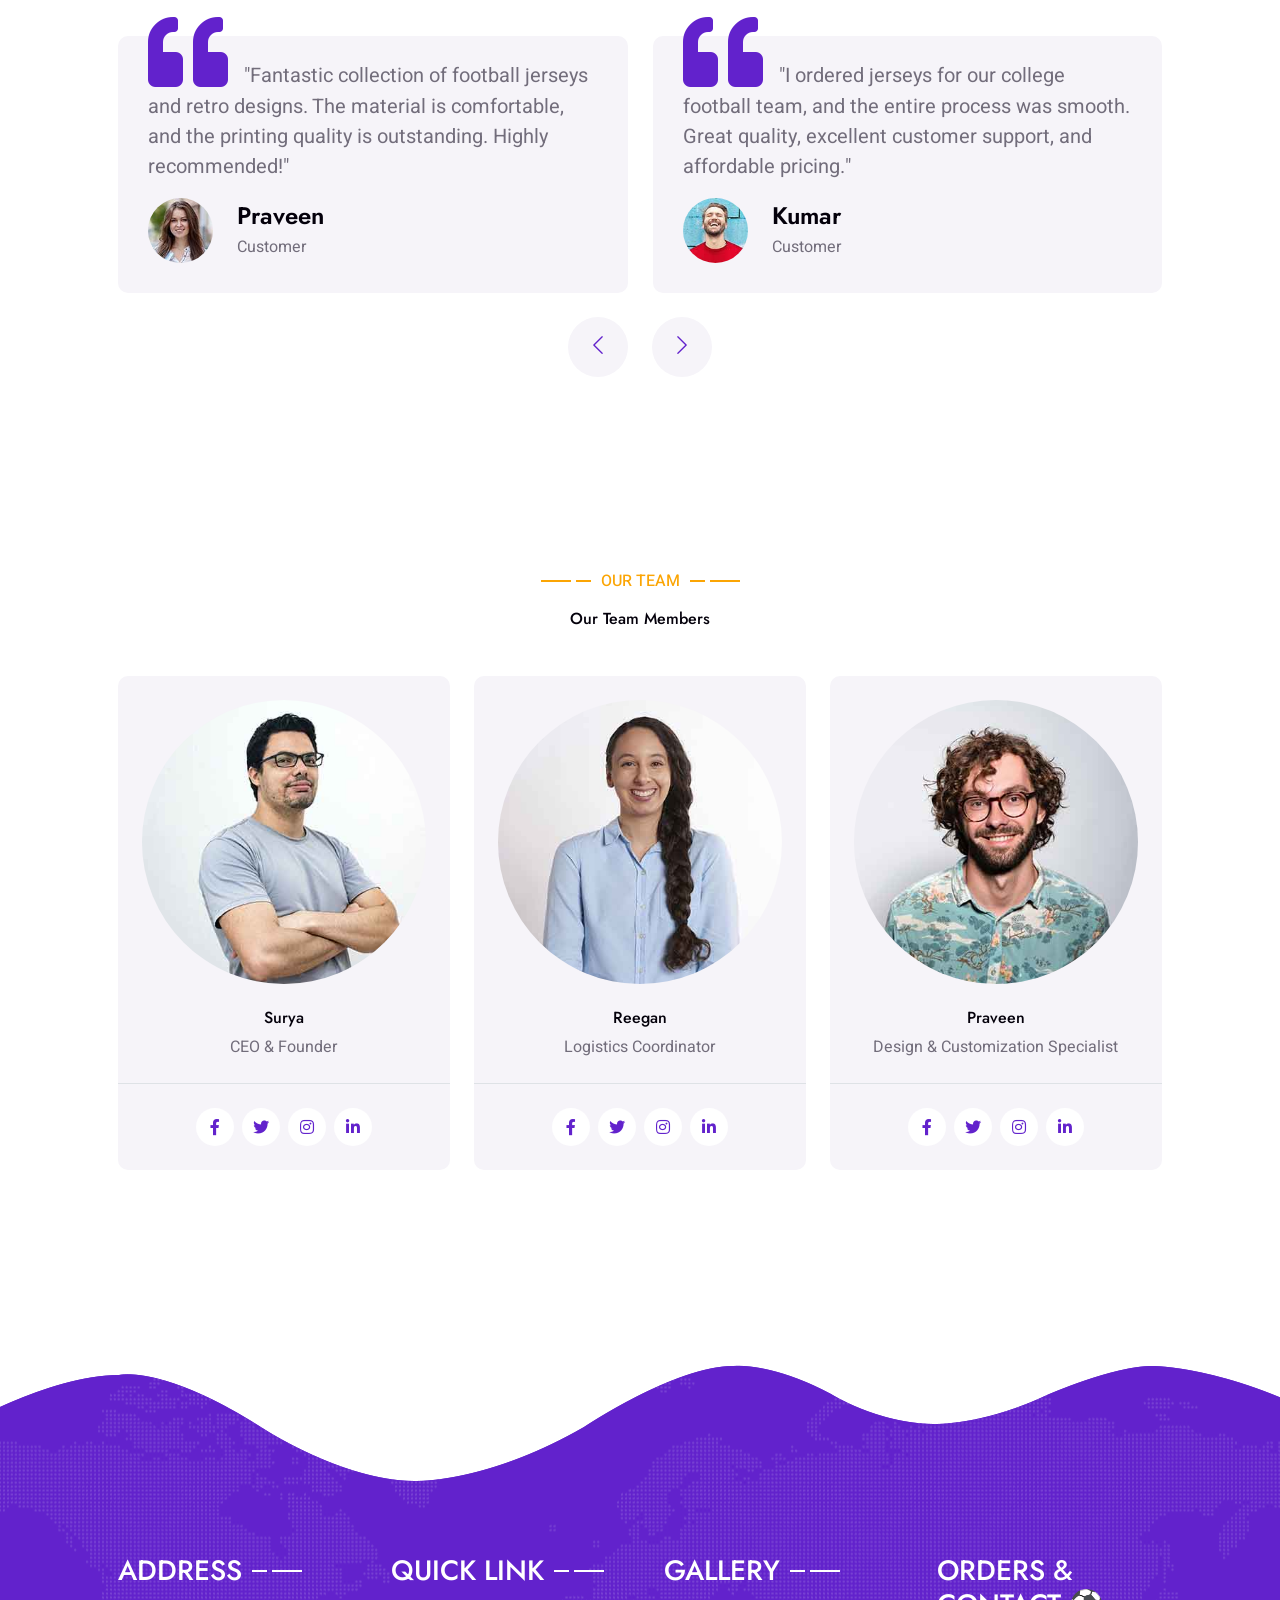
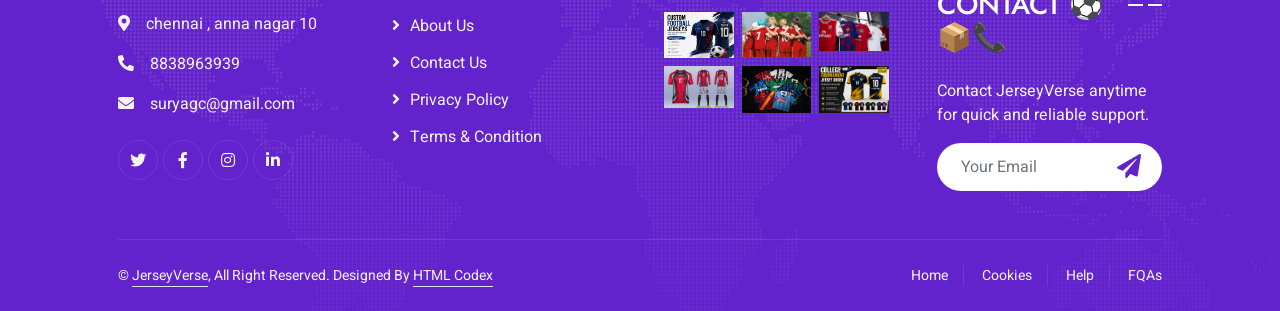
==== commit 58cc4f85: "Update index.html" ====
--- a/index.html
+++ b/index.html
@@ -15,6 +15,40 @@
 	<meta property="og:image" content="">
     <meta name="author" content="JerseyVerse">
 	<meta name="publisher" content="JerseyVerse">
+
+	<script type="application/ld+json">
+{
+  "@context": "https://schema.org/",
+  "@type": "JobPosting",
+  "title": "jersey sale",
+  "description": "",
+  "identifier": {
+    "@type": "PropertyValue",
+    "name": "JerseyVerse",
+    "value": "nil"
+  },
+  "hiringOrganization" : {
+    "@type": "Organization",
+    "name": "JerseyVerse",
+    "sameAs": "https://webpage-bay-three.vercel.app/"
+  },
+  "industry": "textile",
+  "employmentType": "FULL_TIME",
+  "workHours": "10am-6pm",
+  "datePosted": "2026-07-01",
+  "validThrough": "2026-07-31",
+  "jobLocation": {
+    "@type": "Place",
+    "address": {
+      "@type": "PostalAddress",
+      "streetAddress": "kilpauk garden road",
+      "addressLocality": "Chennai",
+      "postalCode": "600010",
+      "addressCountry": "IN"
+    }
+  }
+}
+</script>
 
 	<script type="application/ld+json">
 {
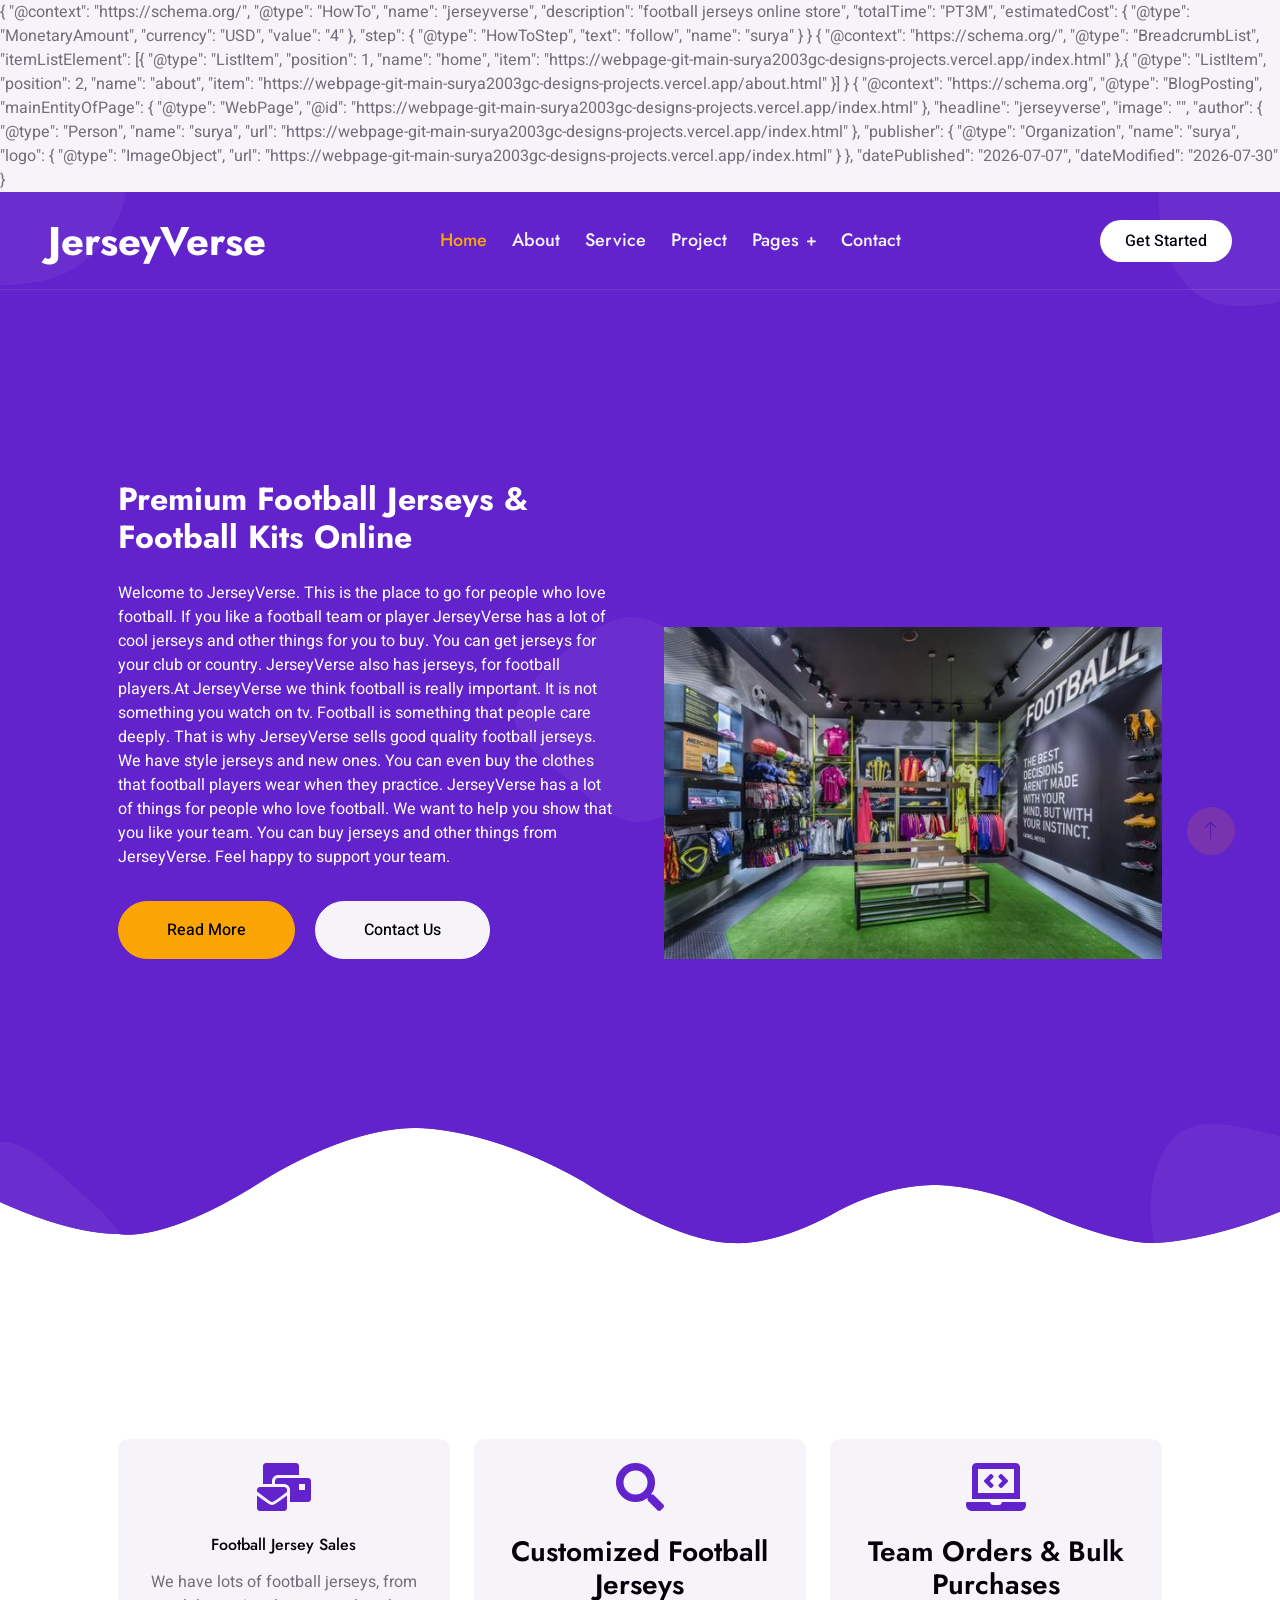
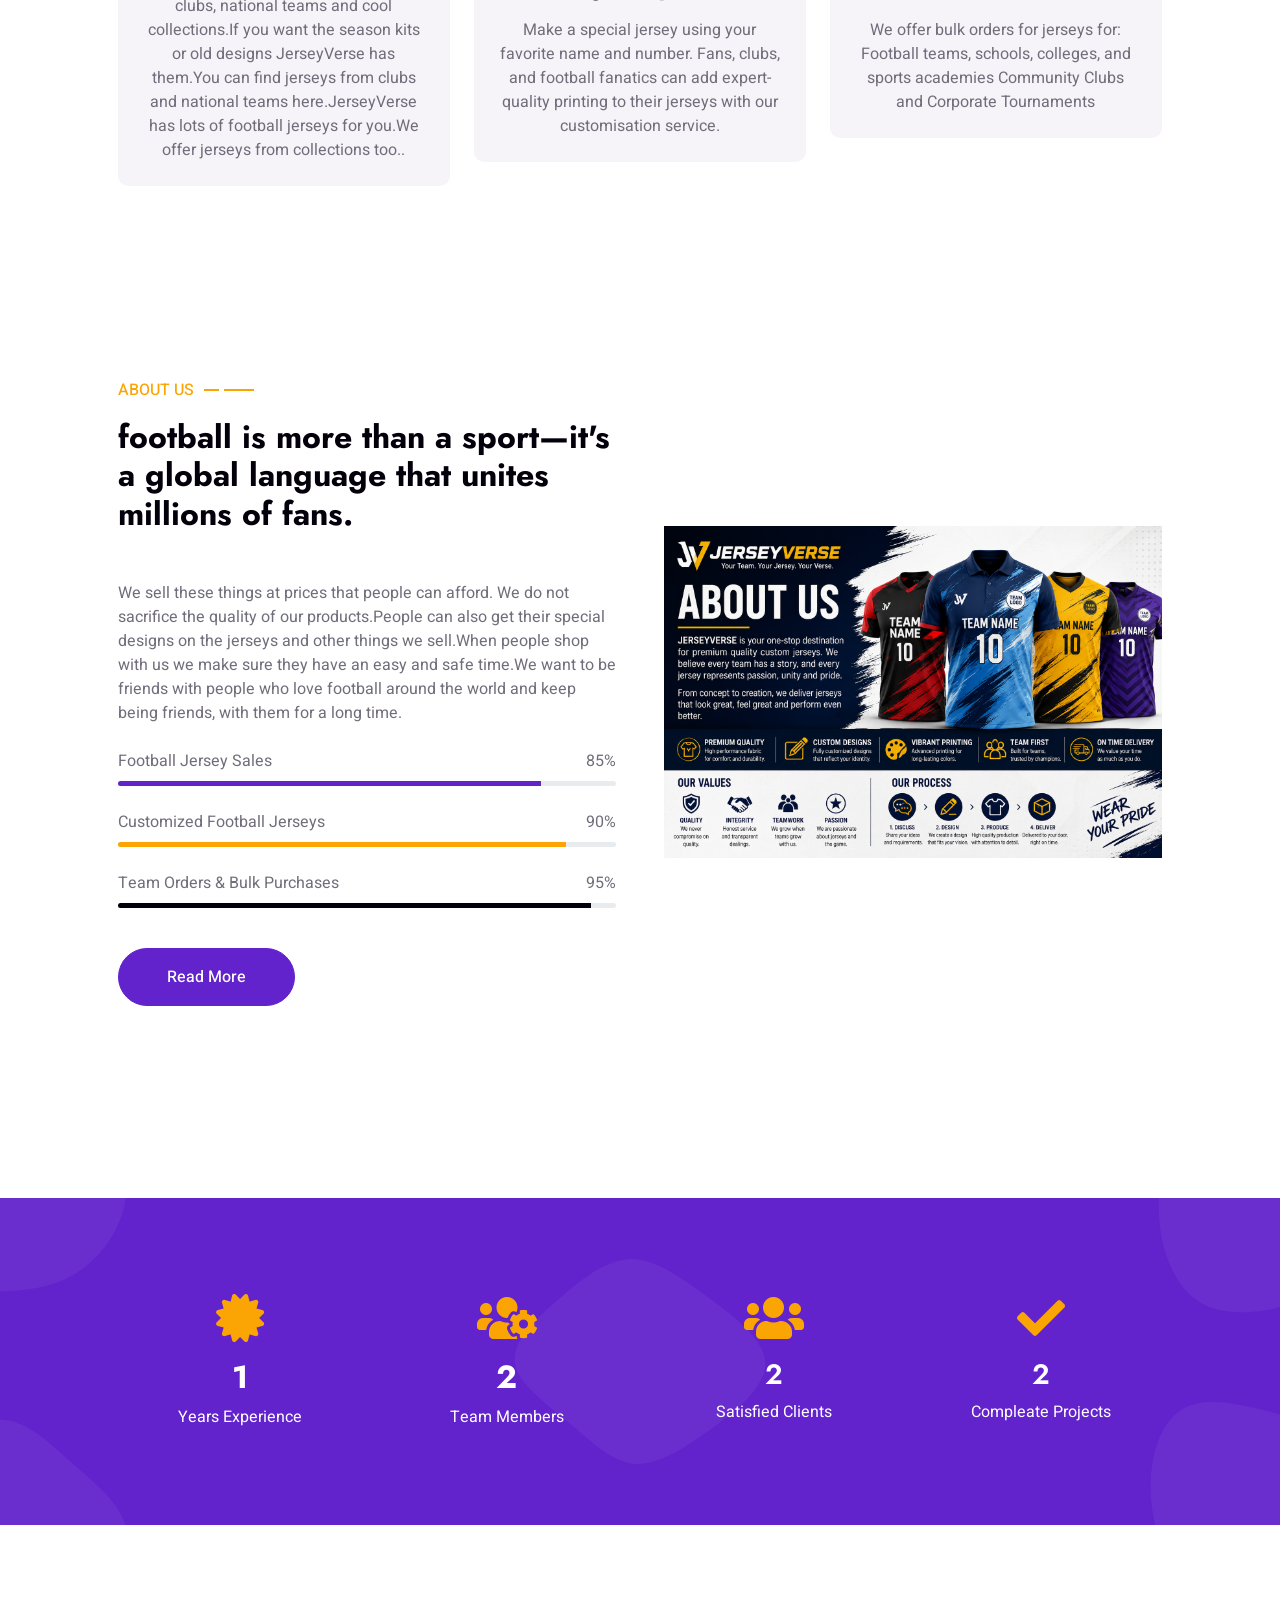
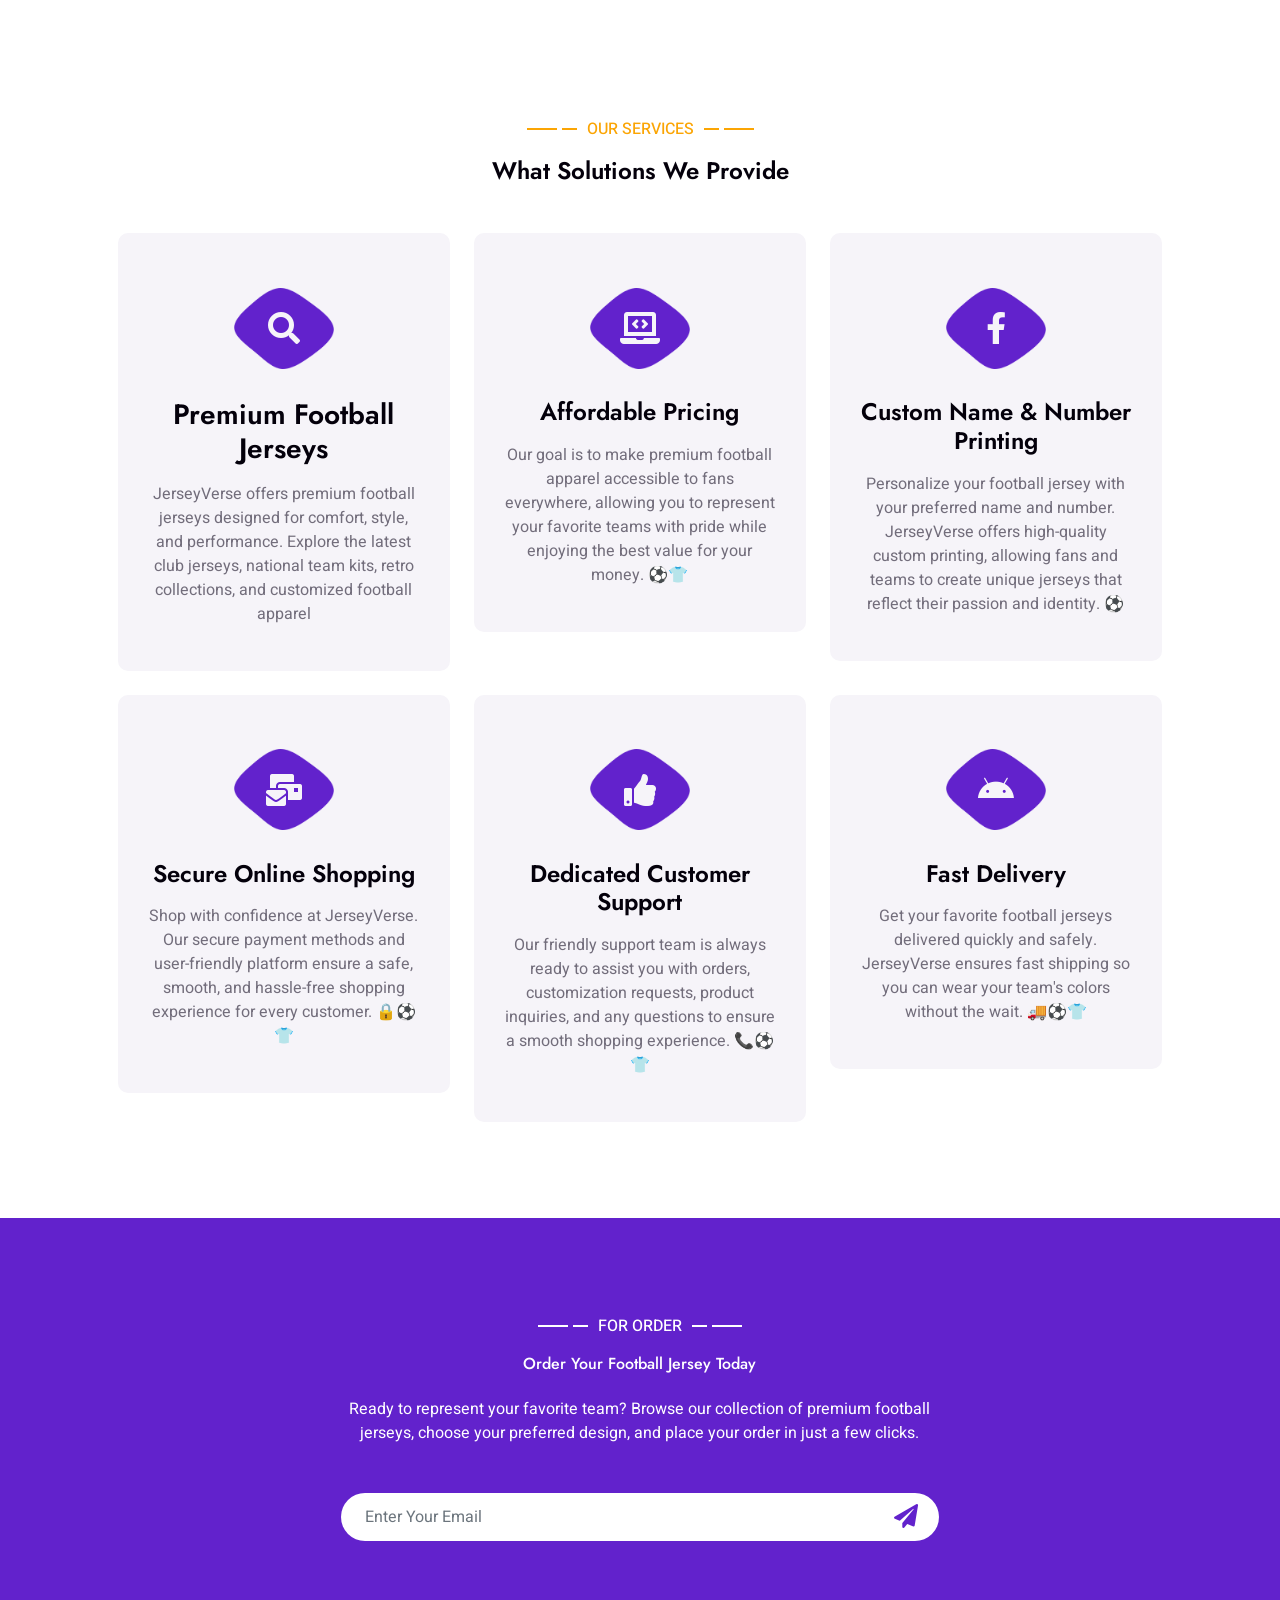
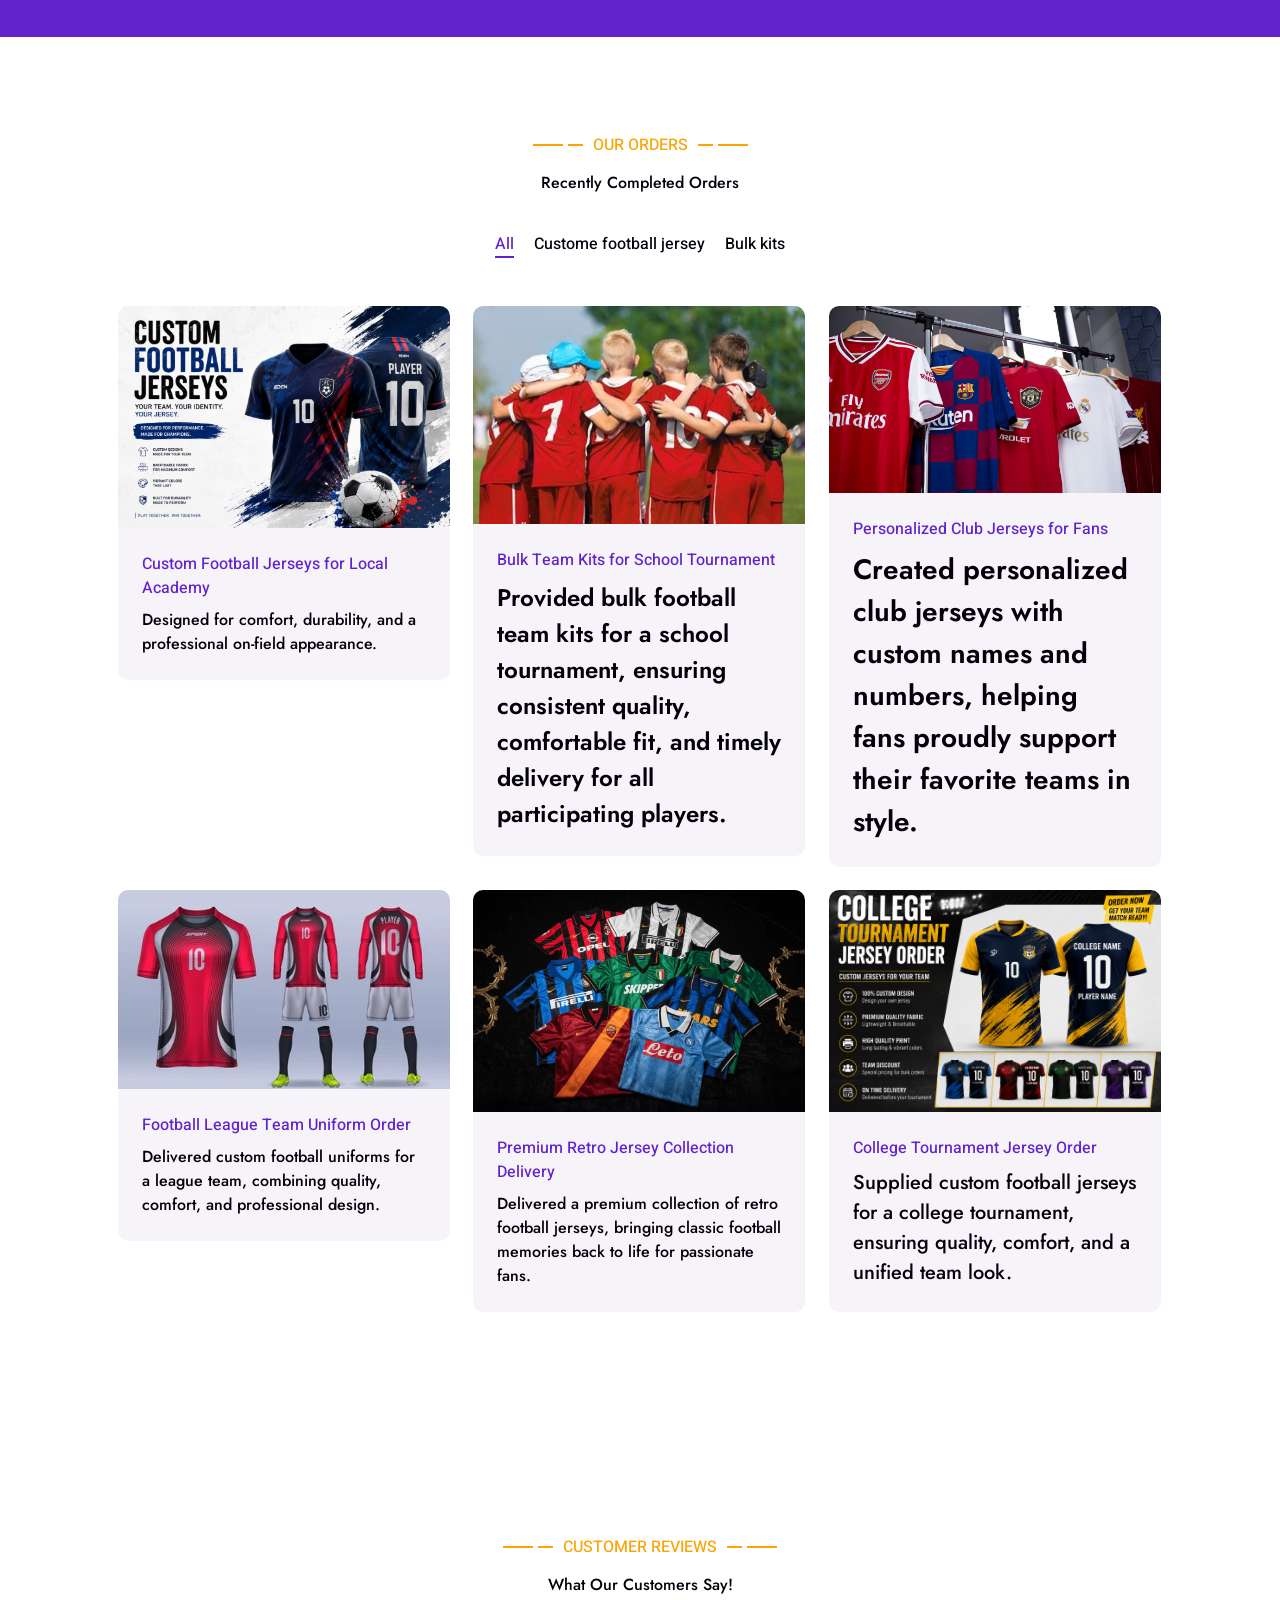
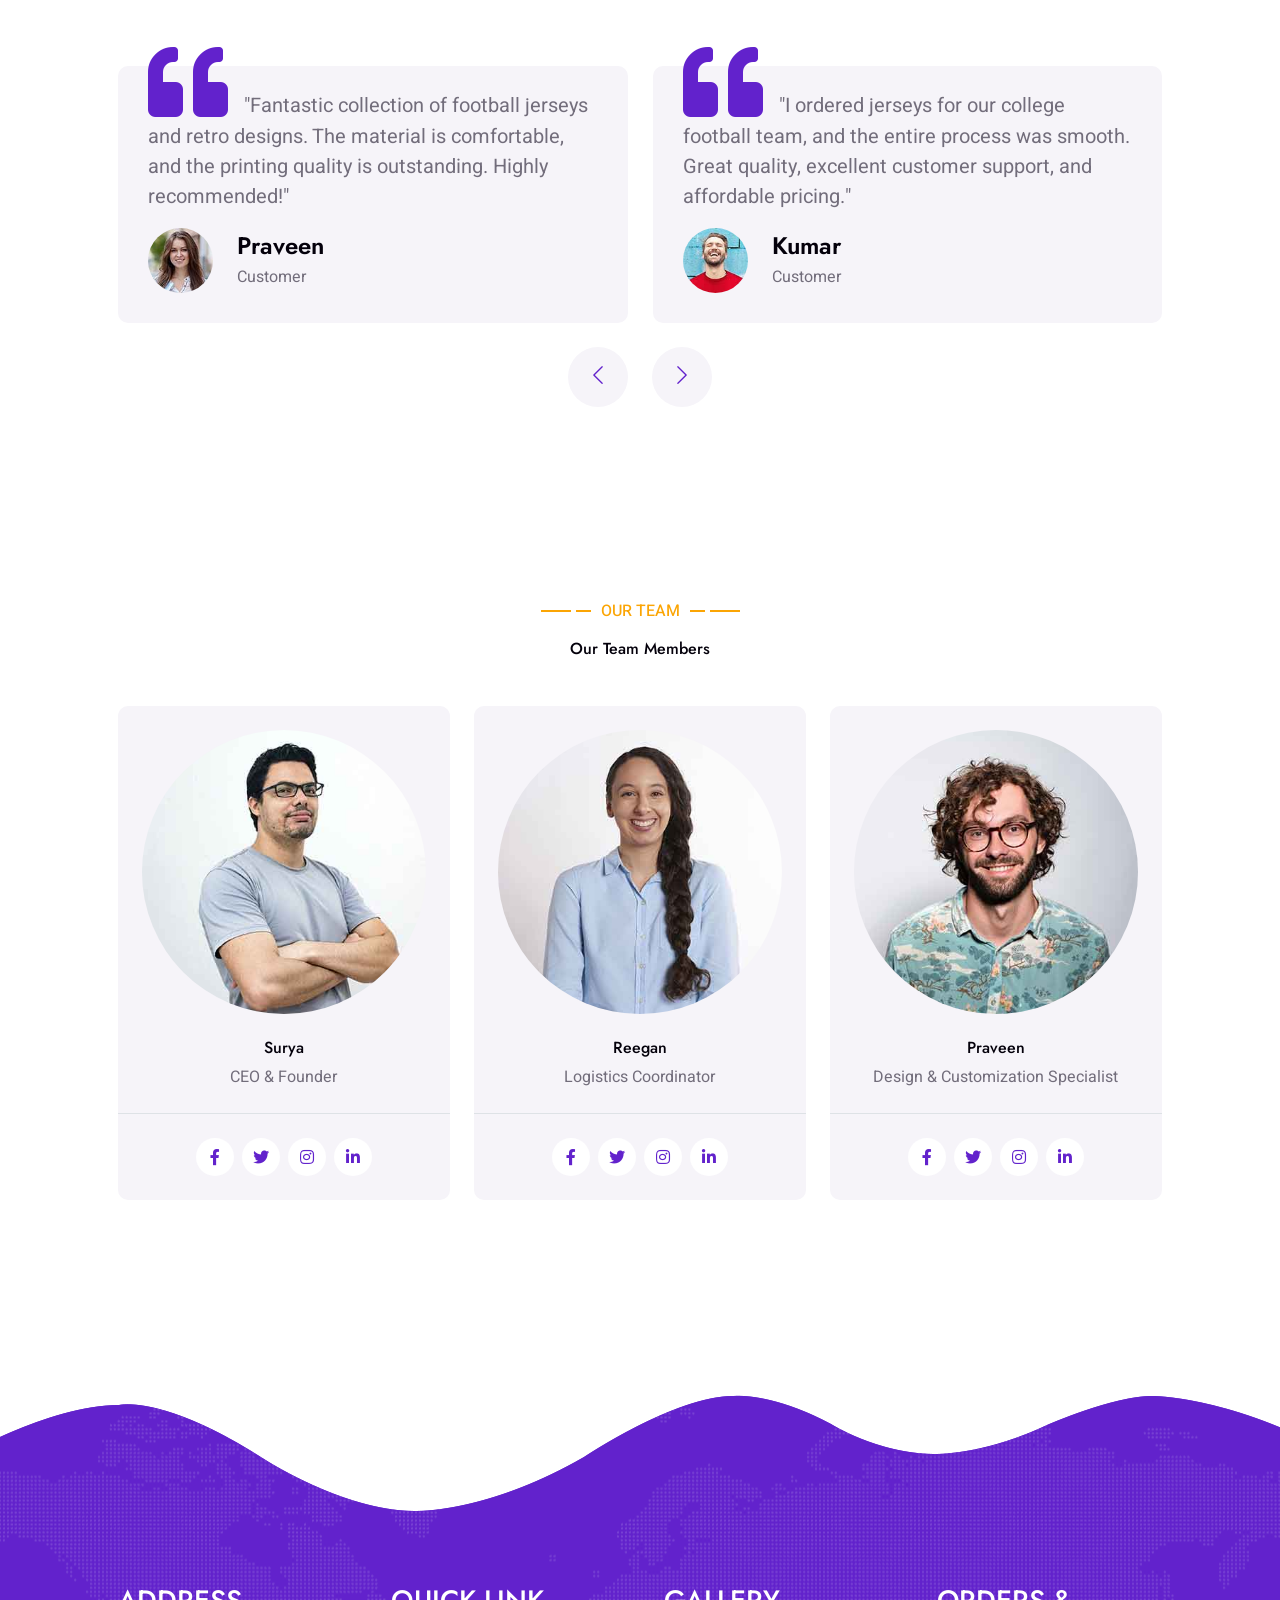
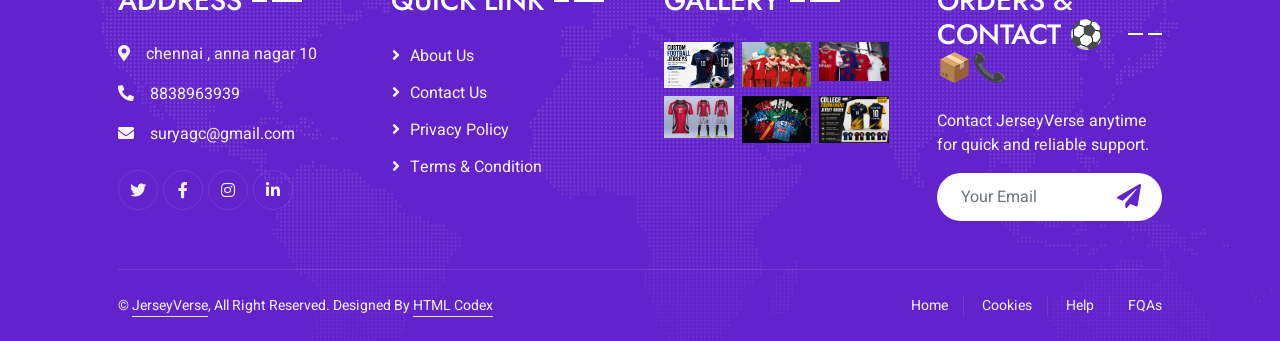
==== commit 7dd5dca0: "Update index.html" ====
--- a/index.html
+++ b/index.html
@@ -15,6 +15,101 @@
 	<meta property="og:image" content="">
     <meta name="author" content="JerseyVerse">
 	<meta name="publisher" content="JerseyVerse">
+
+	<script type="application/ld+json">
+{
+ "@context":"https://schema.org",
+ "@type":"BreadcrumbList",
+ "itemListElement":[
+ {
+ "@type":"ListItem",
+ "position":1,
+ "name":"Home",
+ "item":"https://webpage-git-main-surya2003gc-designs-projects.vercel.app/"
+ },
+ {
+ "@type":"ListItem",
+ "position":2,
+ "name":"About",
+ "item":"https://webpage-git-main-surya2003gc-designs-projects.vercel.app/about.html"
+ }
+ ]
+}
+</script>
+
+	<script type="application/ld+json">
+{
+ "@context":"https://schema.org/",
+ "@type":"Product",
+ "name":"Custom Football Jersey",
+ "image":"https://yourdomain.com/images/jersey.jpg",
+ "description":"Premium football jersey with customization.",
+ "brand":{
+ "@type":"Brand",
+ "name":"JerseyVerse"
+ },
+ "offers":{
+ "@type":"Offer",
+ "price":"999",
+ "priceCurrency":"INR",
+ "availability":"https://schema.org/InStock"
+ }
+}
+</script>
+
+	<script type="application/ld+json">
+{
+ "@context":"https://schema.org",
+ "@type":"FAQPage",
+ "mainEntity":[
+ {
+ "@type":"Question",
+ "name":"What is JerseyVerse?",
+ "acceptedAnswer":{
+ "@type":"Answer",
+ "text":"JerseyVerse is an online football jersey store offering club jerseys, national team jerseys, retro jerseys and customized football kits."
+ }
+ },
+ {
+ "@type":"Question",
+ "name":"Do you offer custom football jerseys?",
+ "acceptedAnswer":{
+ "@type":"Answer",
+ "text":"Yes. We provide customized football jerseys with your team name, player name and jersey number."
+ }
+ }
+ ]
+}
+</script>
+
+	<script type="application/ld+json">
+{
+ "@context":"https://schema.org",
+ "@type":"Organization",
+ "name":"JerseyVerse",
+ "url":"https://webpage-git-main-surya2003gc-designs-projects.vercel.app/",
+ "logo":"https://webpage-git-main-surya2003gc-designs-projects.vercel.app/images/logo.png",
+ "description":"JerseyVerse is an online football jersey store offering premium football jerseys, club jerseys, retro jerseys and customized team kits.",
+ "sameAs":[
+   "https://facebook.com/yourpage",
+   "https://instagram.com/yourpage"
+ ]
+}
+</script>
+
+	<script type="application/ld+json">
+{
+ "@context":"https://schema.org",
+ "@type":"WebSite",
+ "url":"https://webpage-git-main-surya2003gc-designs-projects.vercel.app/",
+ "name":"JerseyVerse",
+ "potentialAction":{
+   "@type":"SearchAction",
+   "target":"https://webpage-git-main-surya2003gc-designs-projects.vercel.app/search?q={search_term_string}",
+   "query-input":"required name=search_term_string"
+ }
+}
+</script>
 
 	<script type="application/ld+json">
 {
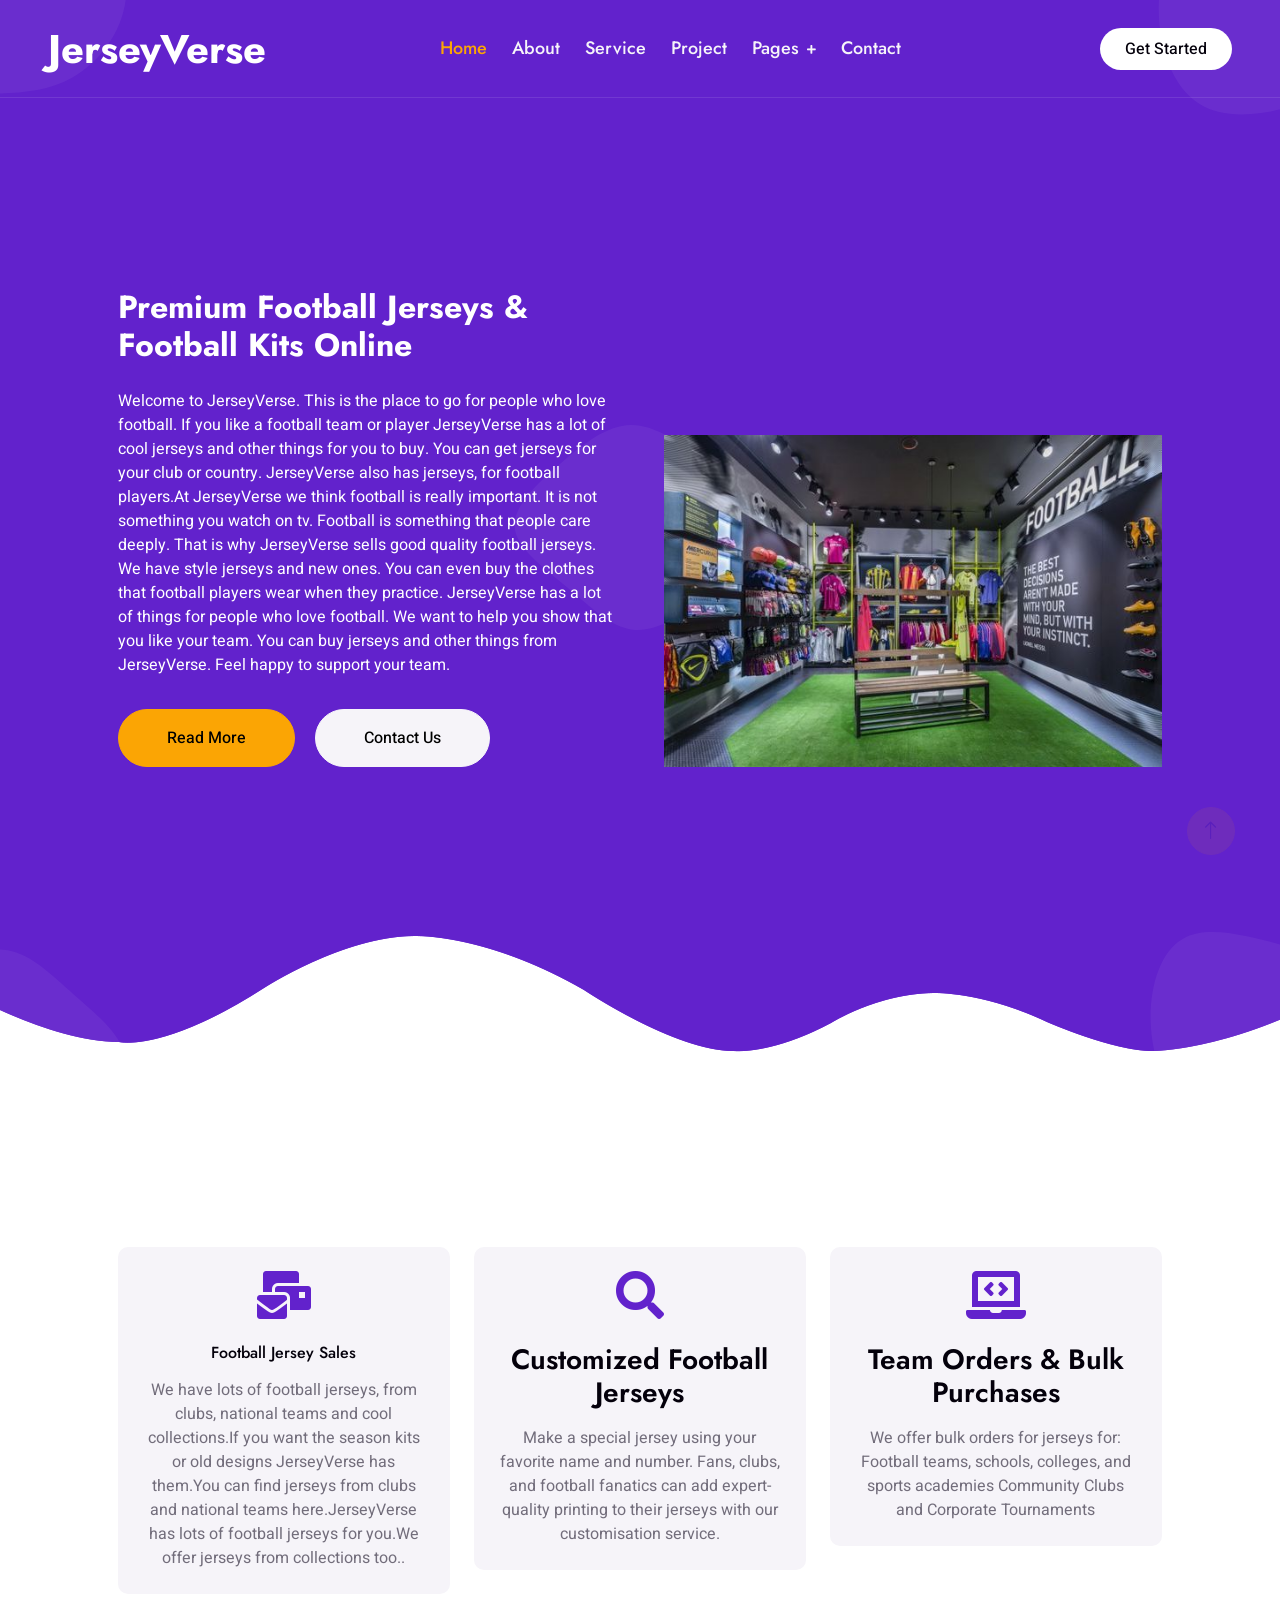
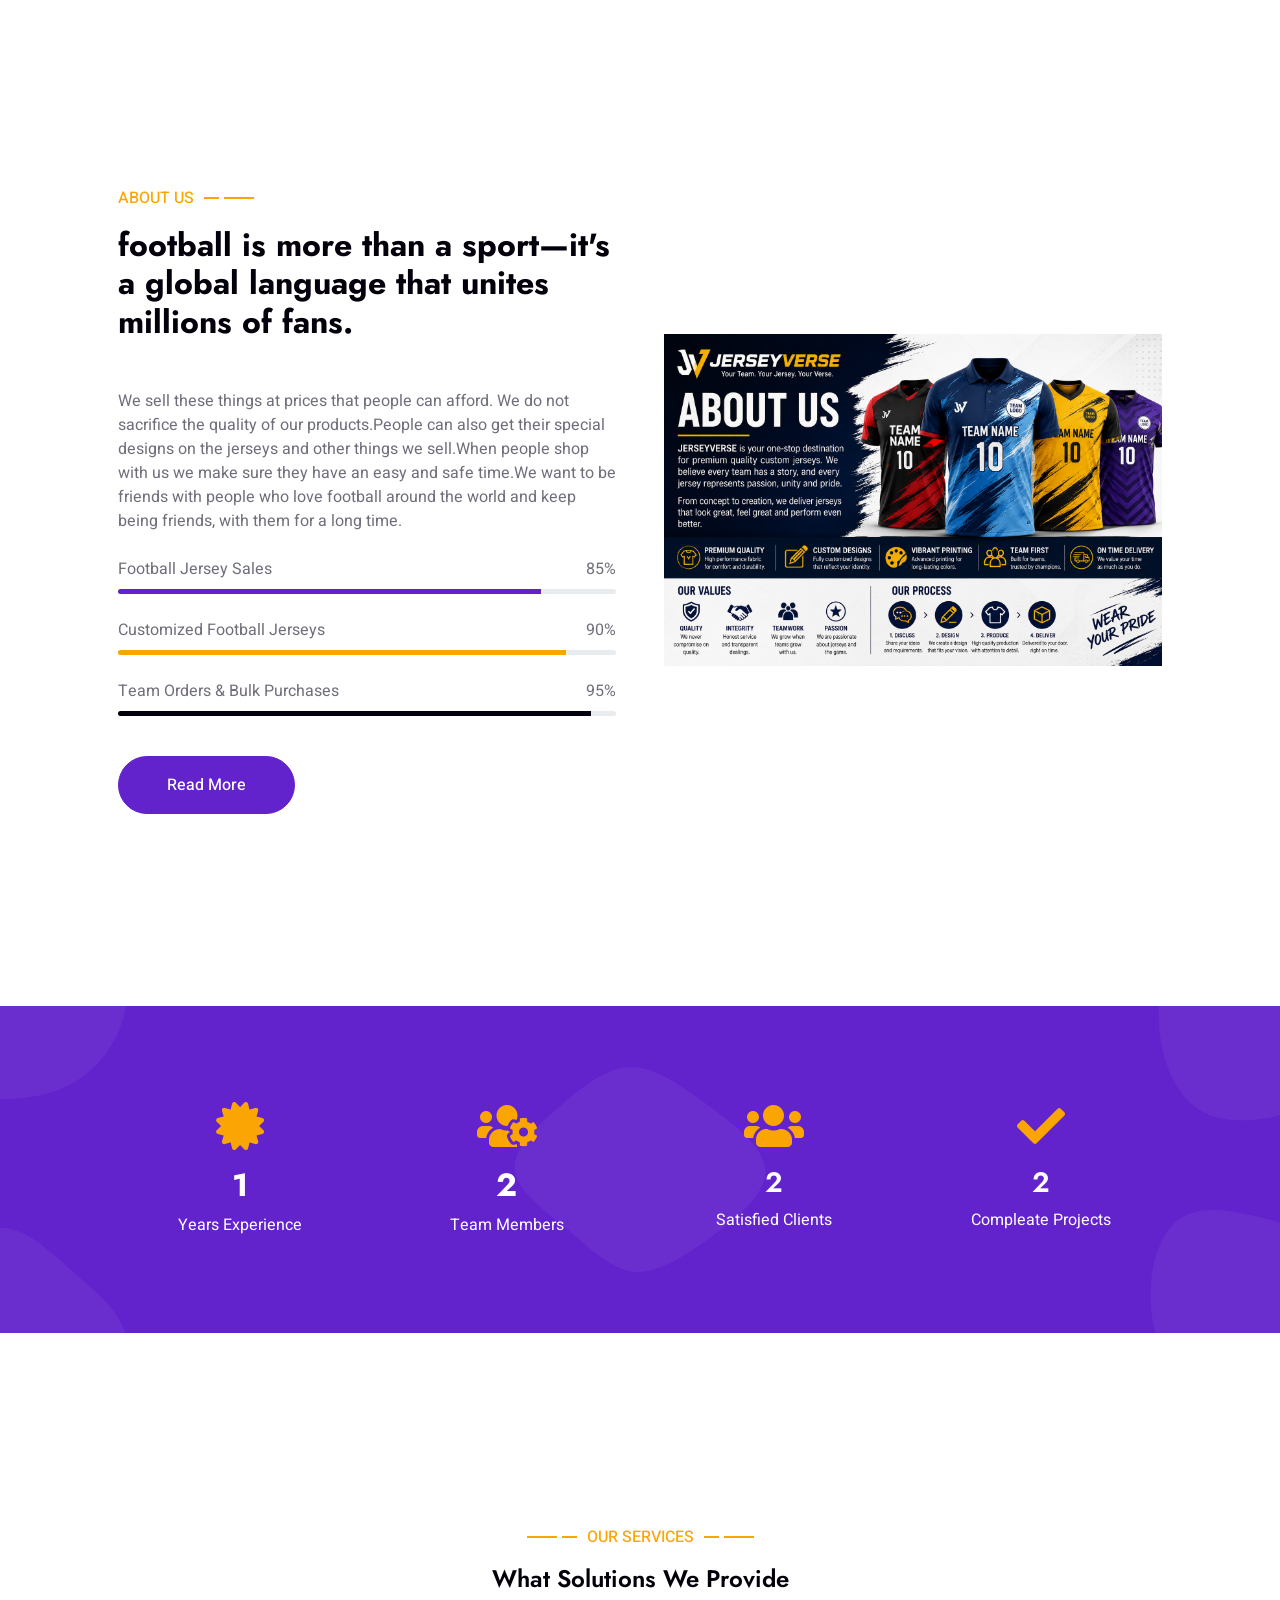
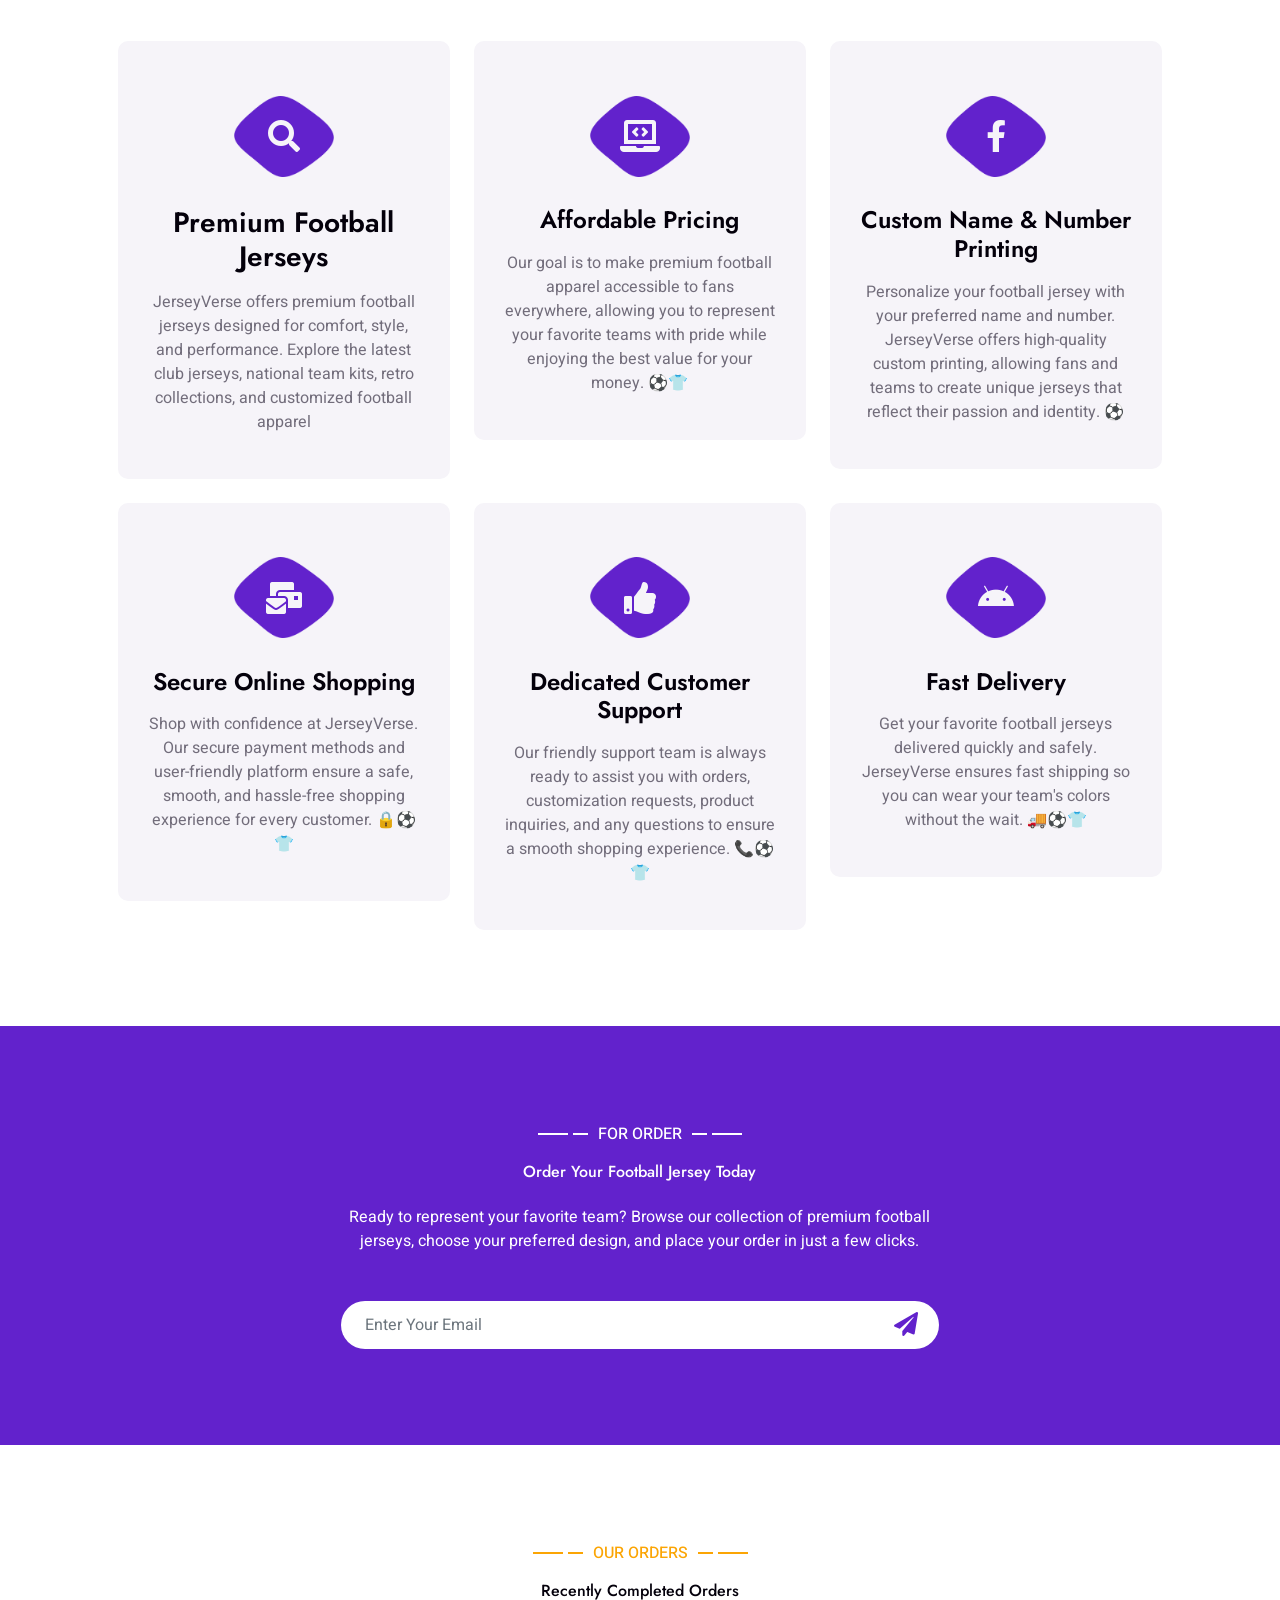
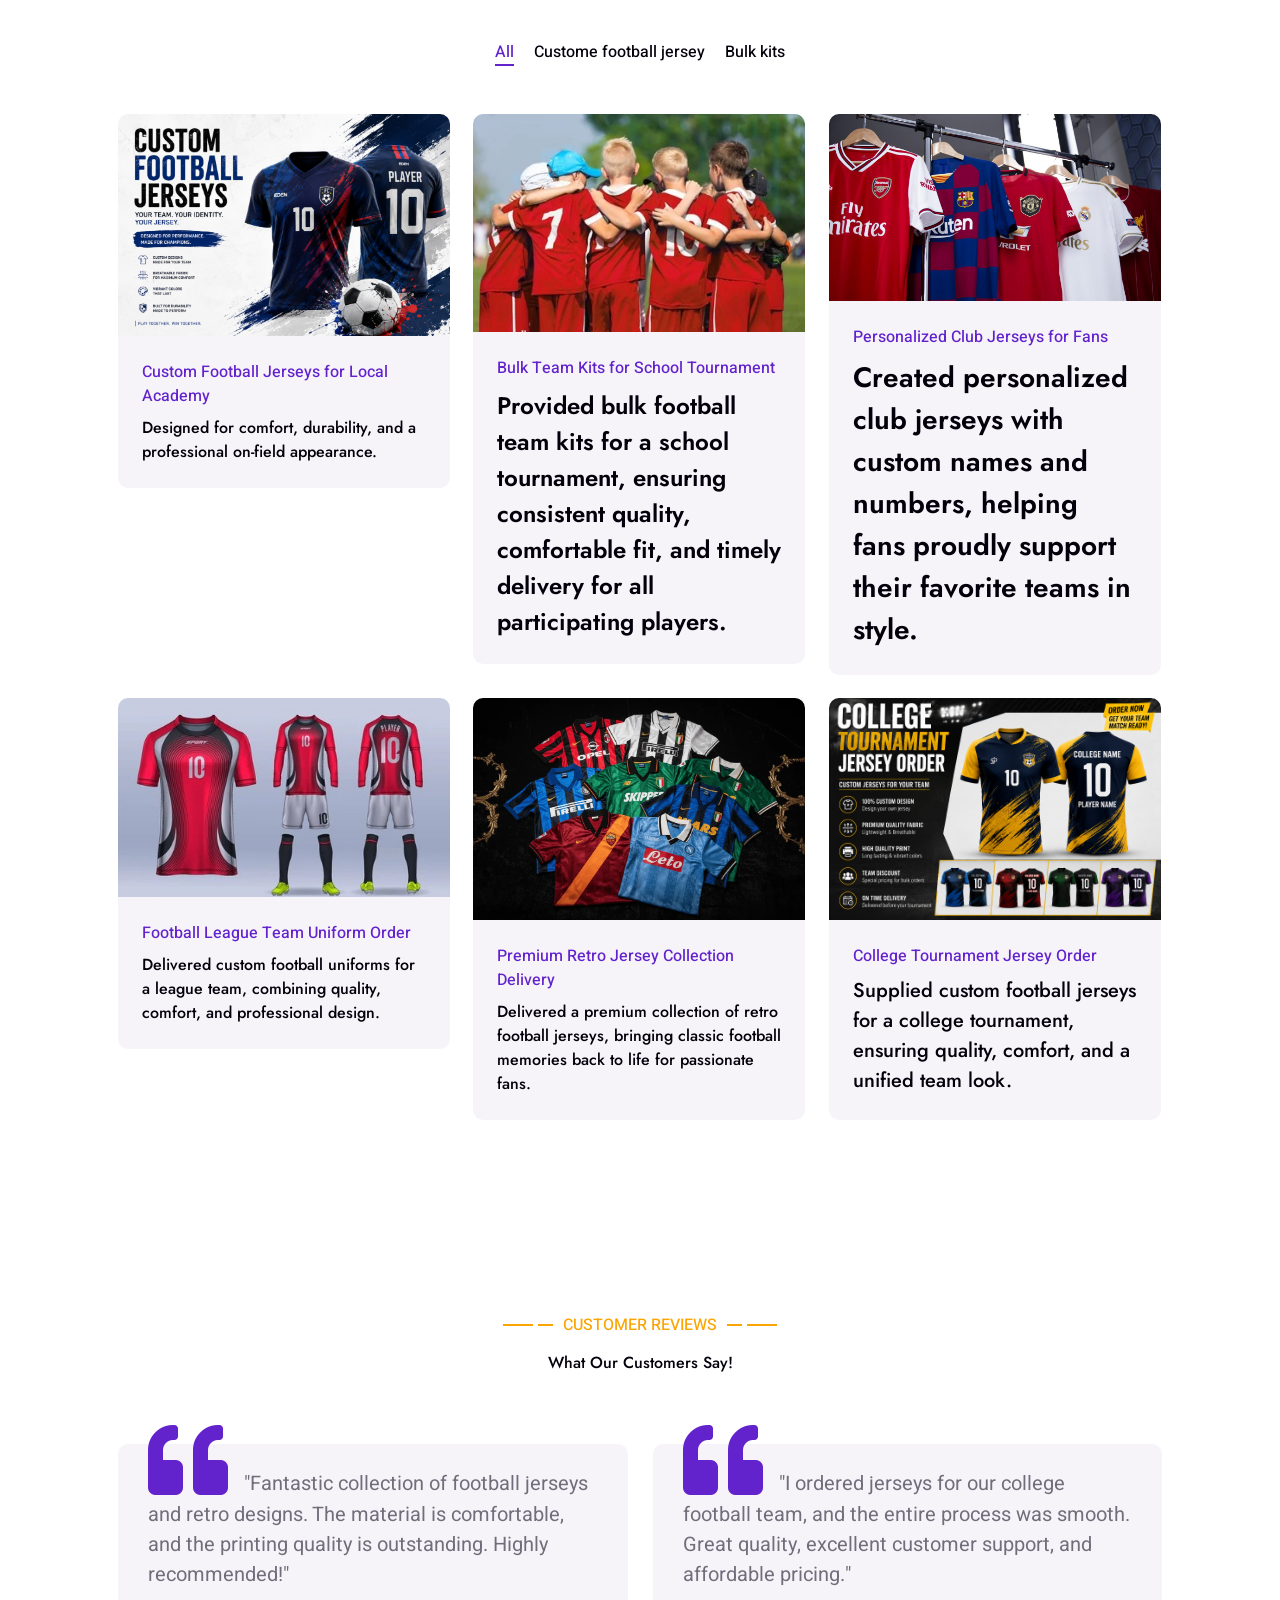
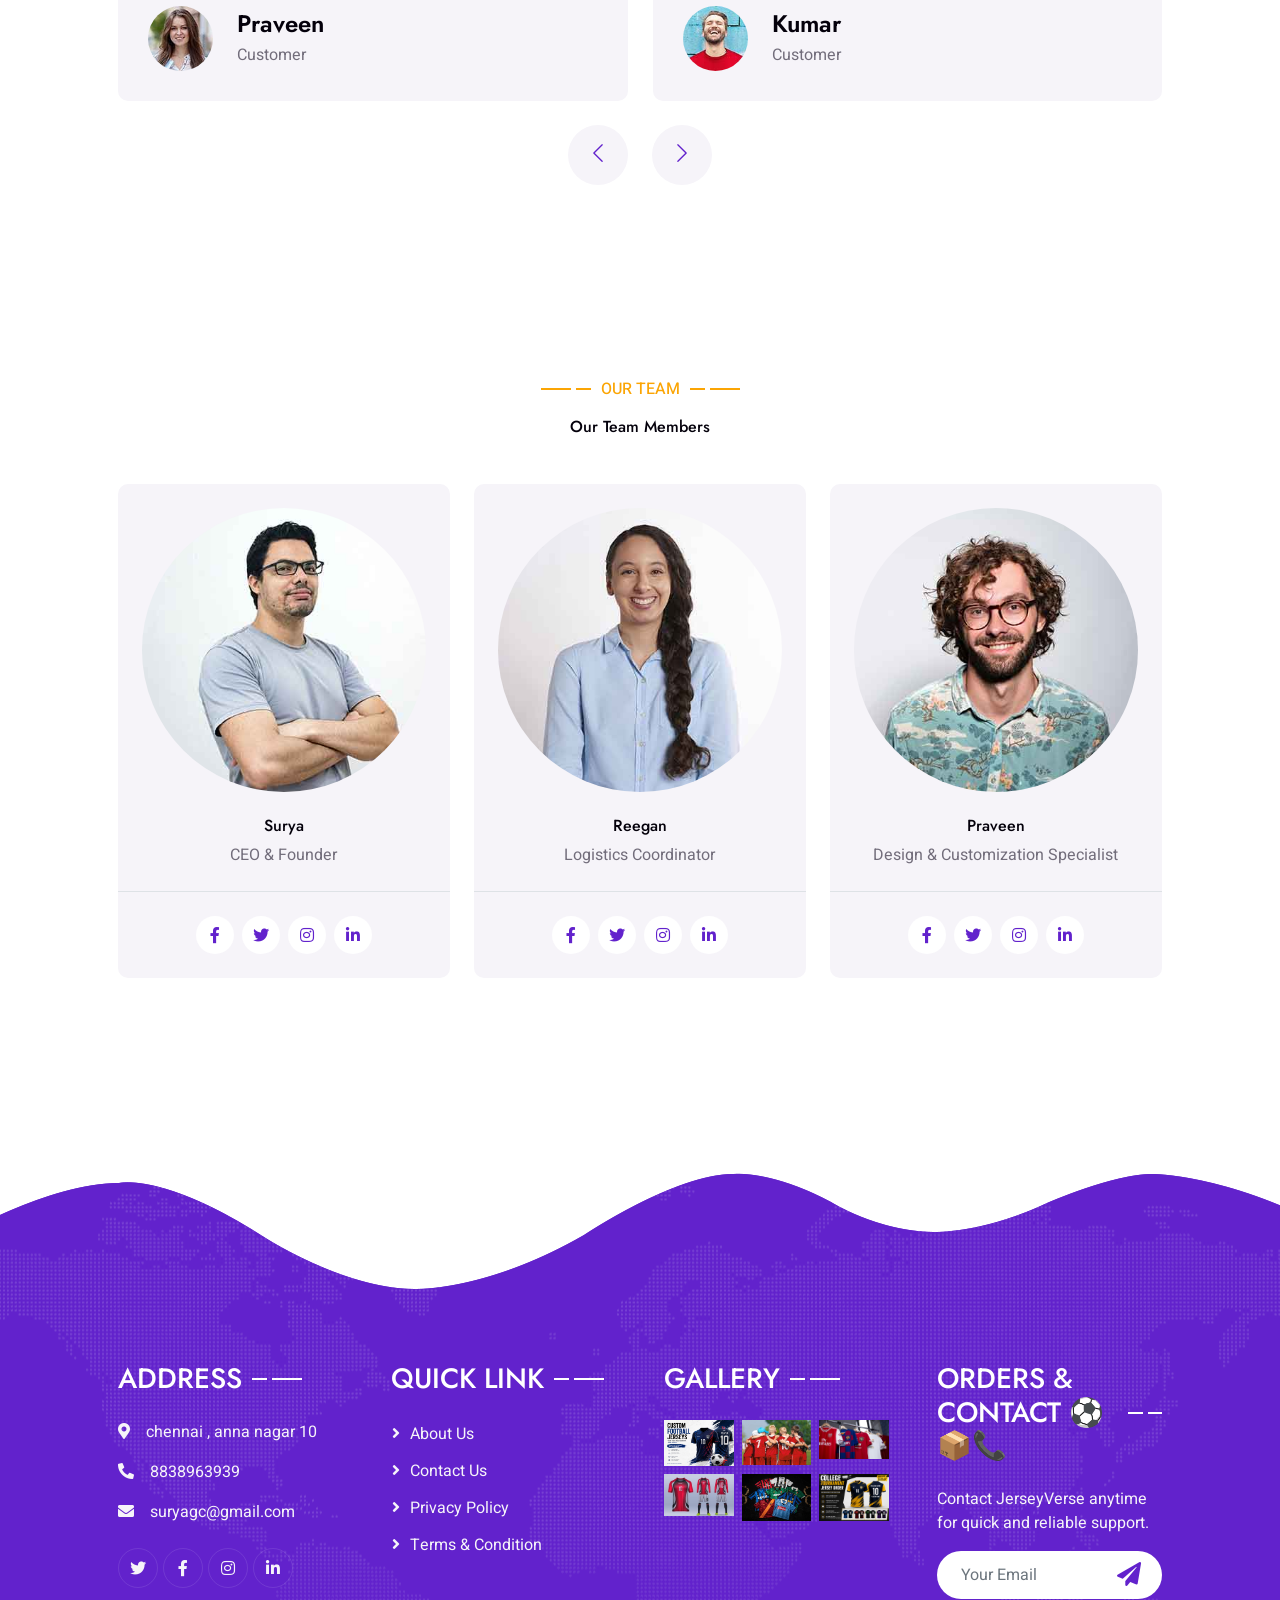
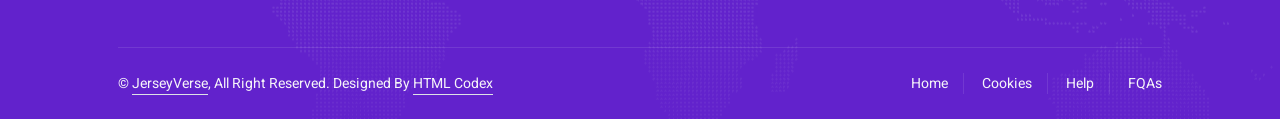
==== commit 5116a319: "Update index.html" ====
--- a/index.html
+++ b/index.html
@@ -110,158 +110,7 @@
  }
 }
 </script>
-
-	<script type="application/ld+json">
-{
-  "@context": "https://schema.org/",
-  "@type": "JobPosting",
-  "title": "jersey sale",
-  "description": "",
-  "identifier": {
-    "@type": "PropertyValue",
-    "name": "JerseyVerse",
-    "value": "nil"
-  },
-  "hiringOrganization" : {
-    "@type": "Organization",
-    "name": "JerseyVerse",
-    "sameAs": "https://webpage-bay-three.vercel.app/"
-  },
-  "industry": "textile",
-  "employmentType": "FULL_TIME",
-  "workHours": "10am-6pm",
-  "datePosted": "2026-07-01",
-  "validThrough": "2026-07-31",
-  "jobLocation": {
-    "@type": "Place",
-    "address": {
-      "@type": "PostalAddress",
-      "streetAddress": "kilpauk garden road",
-      "addressLocality": "Chennai",
-      "postalCode": "600010",
-      "addressCountry": "IN"
-    }
-  }
-}
-</script>
-
-	<script type="application/ld+json">
-{
-  "@context": "https://schema.org/", 
-  "@type": "HowTo", 
-  "name": "jerseyverse",
-  "description": "football jerseys online store",
-  "totalTime": "PT3M",
-  "estimatedCost": {
-    "@type": "MonetaryAmount",
-    "currency": "USD",
-    "value": "4"
-  },
-  "step": {
-    "@type": "HowToStep",
-    "text": "follow",
-    "name": "surya"
-  }    
-}
-</script>
-   
-	{
-	"@context": "https://schema.org/", 
-  "@type": "HowTo", 
-  "name": "jerseyverse",
-  "description": "football jerseys online store",
-  "totalTime": "PT3M",
-  "estimatedCost": {
-    "@type": "MonetaryAmount",
-    "currency": "USD",
-    "value": "4"
-  },
-  "step": {
-    "@type": "HowToStep",
-    "text": "follow",
-    "name": "surya"
-  }    
-}
-</script>
-
-{
-  "@context": "https://schema.org/", 
-  "@type": "BreadcrumbList", 
-  "itemListElement": [{
-    "@type": "ListItem", 
-    "position": 1, 
-    "name": "home",
-    "item": "https://webpage-git-main-surya2003gc-designs-projects.vercel.app/index.html"  
-  },{
-    "@type": "ListItem", 
-    "position": 2, 
-    "name": "about",
-    "item": "https://webpage-git-main-surya2003gc-designs-projects.vercel.app/about.html"  
-  }]
-}
-</script>
 	
-	{
-	  "@context": "https://schema.org",
-	  "@type": "BlogPosting",
-	  "mainEntityOfPage": {
-	    "@type": "WebPage",
-	    "@id": "https://webpage-git-main-surya2003gc-designs-projects.vercel.app/index.html"
-	  },
-	  "headline": "jerseyverse",
-	  "image": "",  
-	  "author": {
-	    "@type": "Person",
-	    "name": "surya",
-	    "url": "https://webpage-git-main-surya2003gc-designs-projects.vercel.app/index.html"
-	  },  
-	  "publisher": {
-	    "@type": "Organization",
-	    "name": "surya",
-	    "logo": {
-	      "@type": "ImageObject",
-	      "url": "https://webpage-git-main-surya2003gc-designs-projects.vercel.app/index.html"
-	    }
-	  },
-	  "datePublished": "2026-07-07",
-	  "dateModified": "2026-07-30"
-	}
-	
-			 <script type="application/ld+json">
-	{
-	  "@context": "https://schema.org",
-	  "@type": "Event",
-	  "name": "surya",
-	  "description": "jersey verse football jersey sales",
-	  "startDate": "2026-07-14",
-	  "endDate": "2026-07-30",
-	  "eventStatus": "https://schema.org/EventScheduled",
-	  "eventAttendanceMode": "https://schema.org/OnlineEventAttendanceMode",
-	  "location": {
-	    "@type": "VirtualLocation",
-	    "url": "https://webpage-git-main-surya2003gc-designs-projects.vercel.app/index.html"
-	  },
-	  "performer": {
-	    "@type": "PerformingGroup",
-	    "name": "surya"
-	  }
-	}
-	<script type="application/ld+json">
-{
-  "@context": "https://schema.org",
-  "@type": "FAQPage",
-  "mainEntity": {
-    "@type": "Question",
-    "name": "what is jerseyverse",
-    "acceptedAnswer": {
-      "@type": "Answer",
-      "text": "it is an football jersey store"
-    }
-  }
-}
-</script>
-</script>
-</script>
 	<script type="application/ld+json">
 {
   "@context": "https://schema.org",
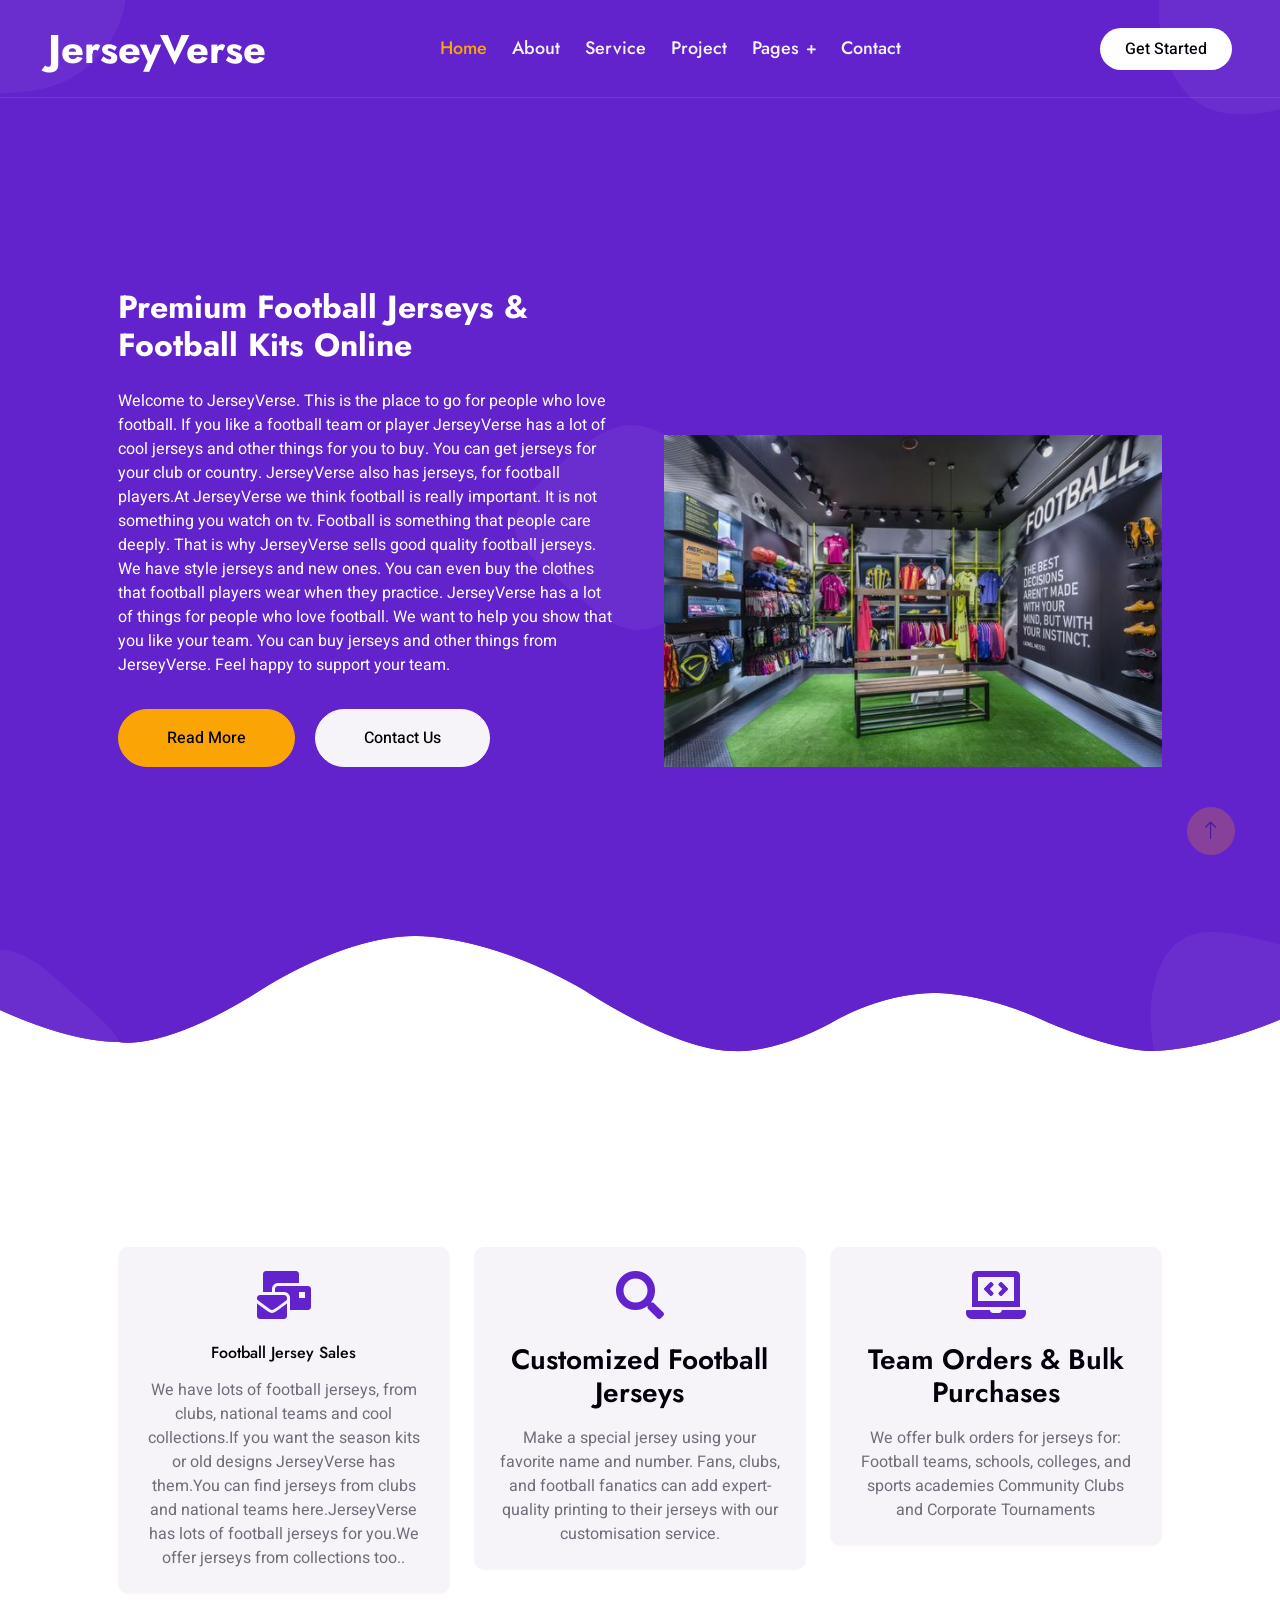
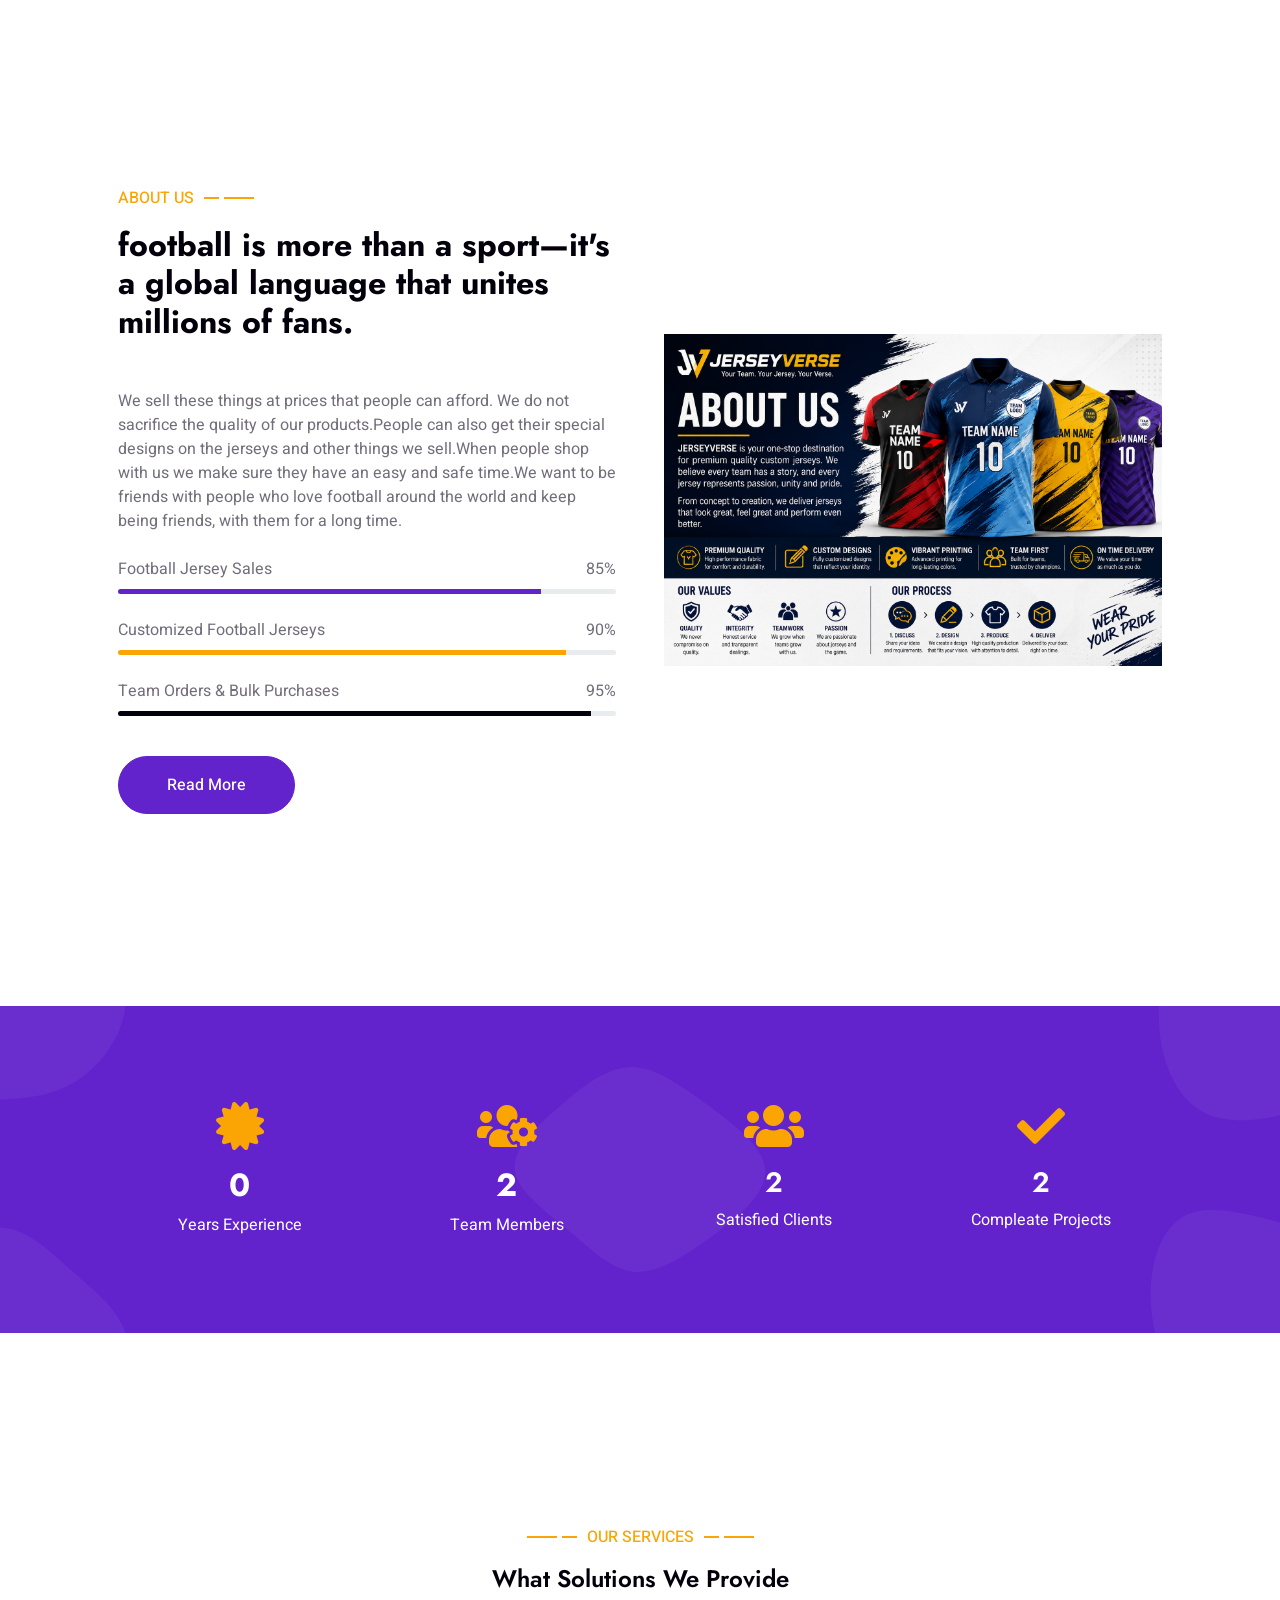
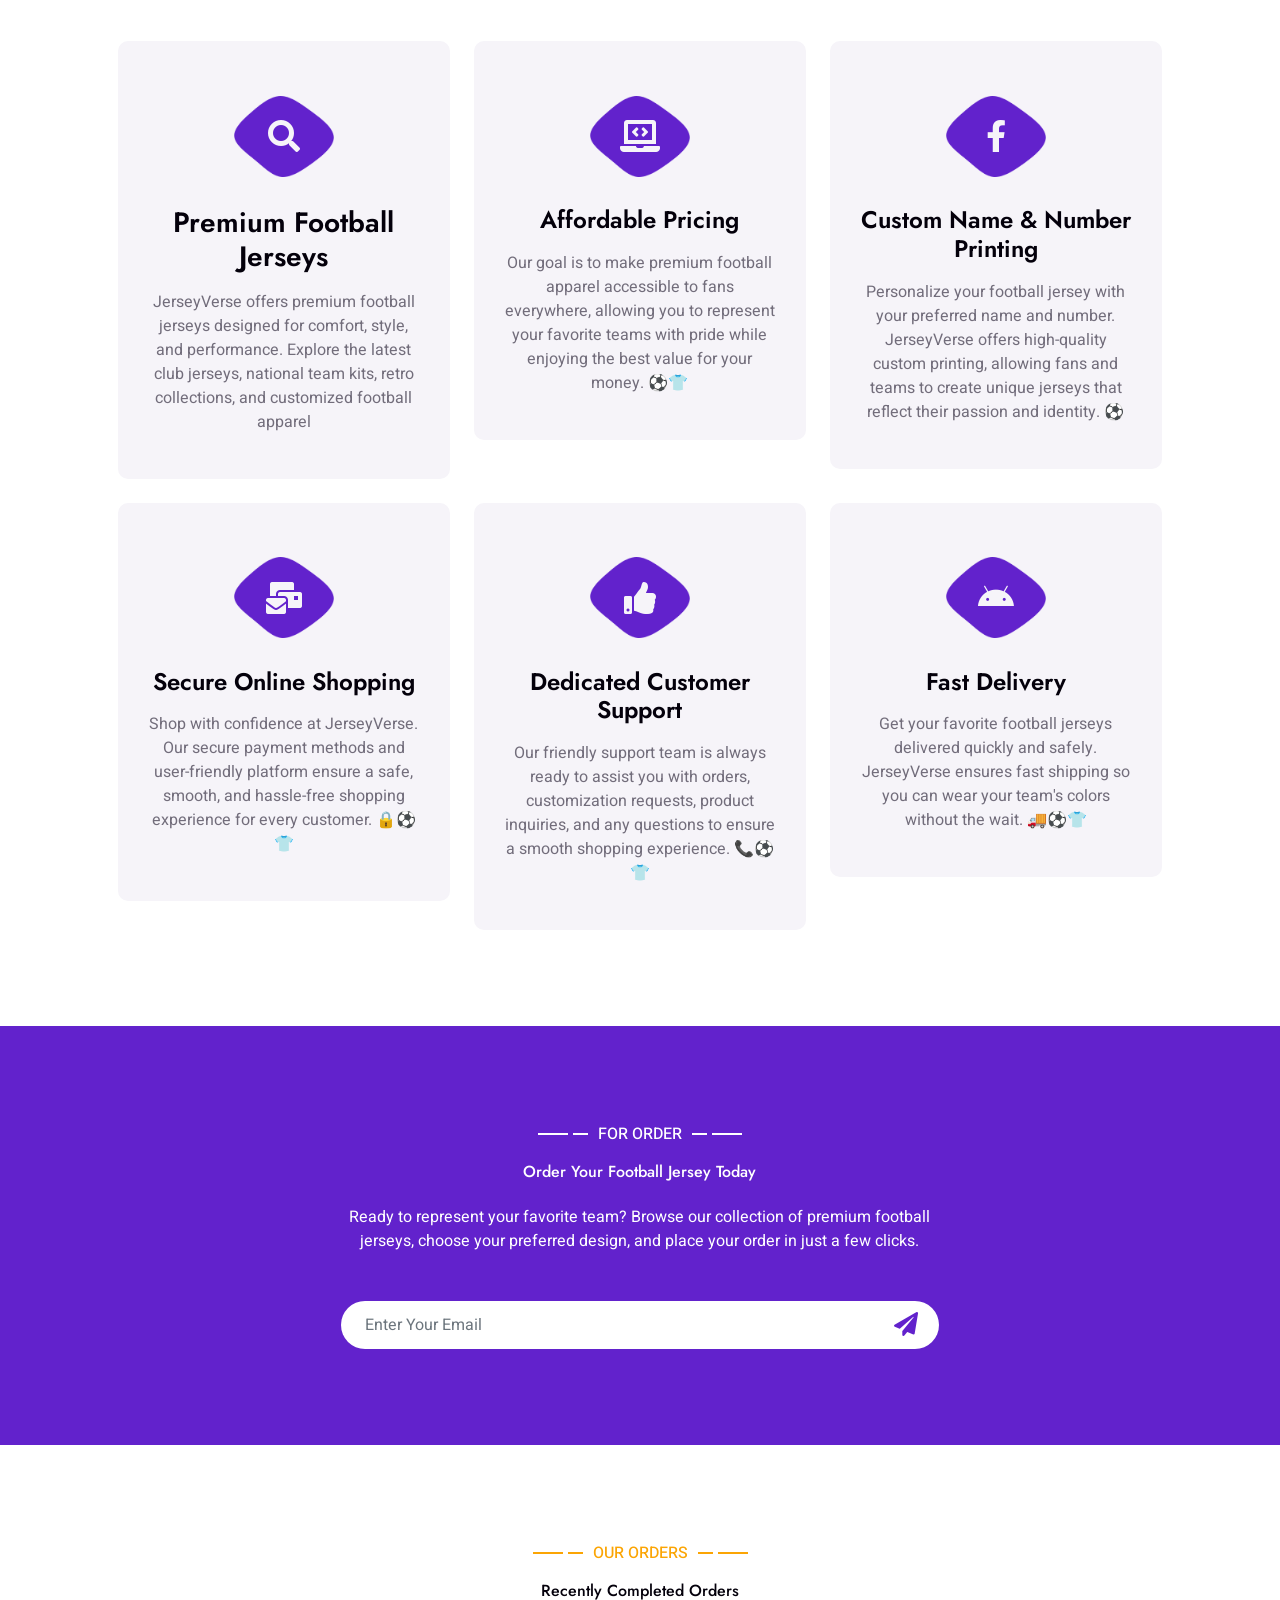
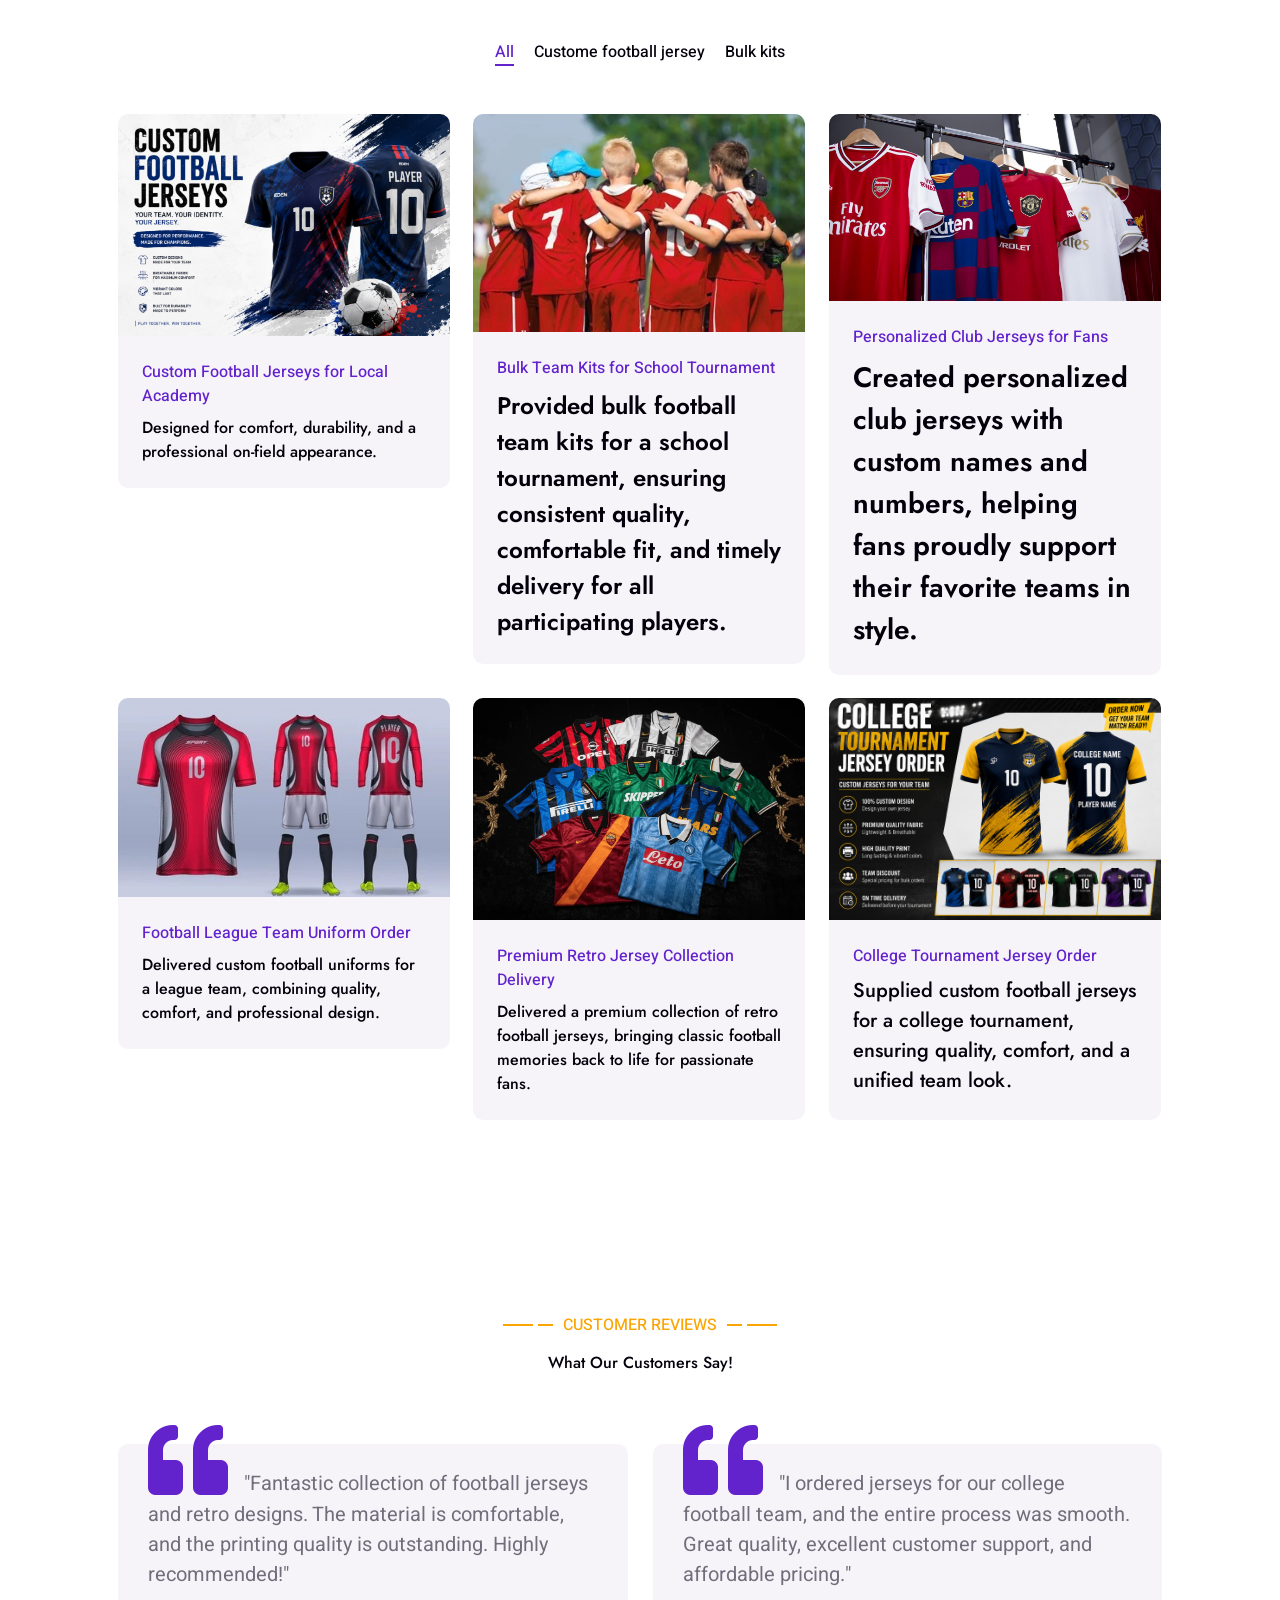
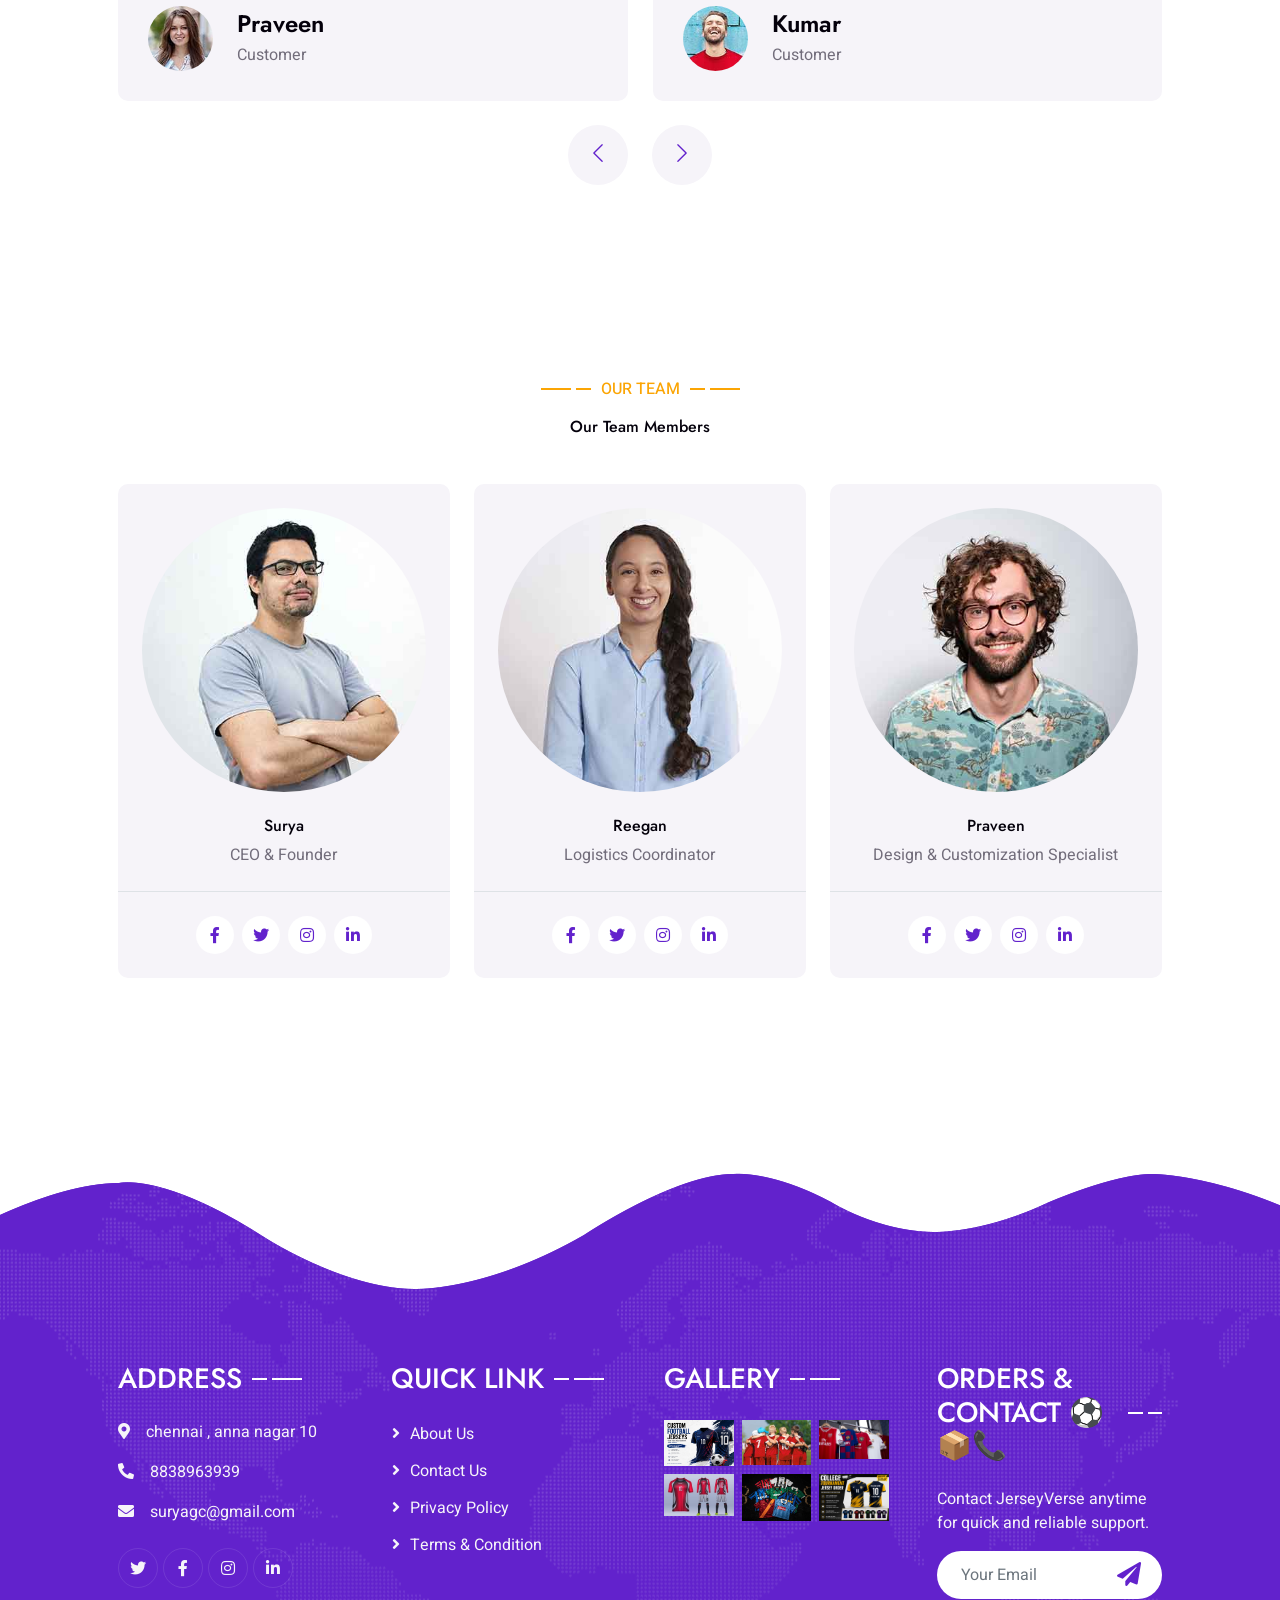
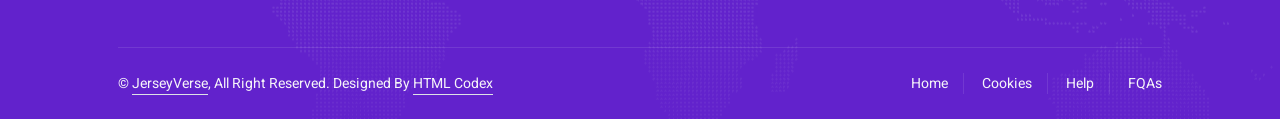
==== commit cbf1ceda: "Update index.html" ====
--- a/index.html
+++ b/index.html
@@ -9,8 +9,8 @@
 	<meta name="description" content="Shop premium custom football jerseys, team uniforms, and sportswear at JerseyVerse. High-quality designs, affordable prices, and fast delivery.">
 	<meta property="og:title" content=AI Football Jersey Sales in Chennai>
 	<meta property="og:site_name" content=Football Jersey Sales>
-	<meta property="og:url" content=https://www.fita.in/digital-marketing-training-in-chennai/>
-	<meta property="og:description" content=FITA Academy - No.1 Football Jersey Sales Course in Chennai.>
+	<meta property="og:url" content=https://www.football jerseys.in/football-jersey-shop-in-chennai/>
+	<meta property="og:description" content=Jerseyverse - No.1 Football Jersey Sales Course in Chennai.>
 	<meta property="og:type" content="">
 	<meta property="og:image" content="">
     <meta name="author" content="JerseyVerse">
